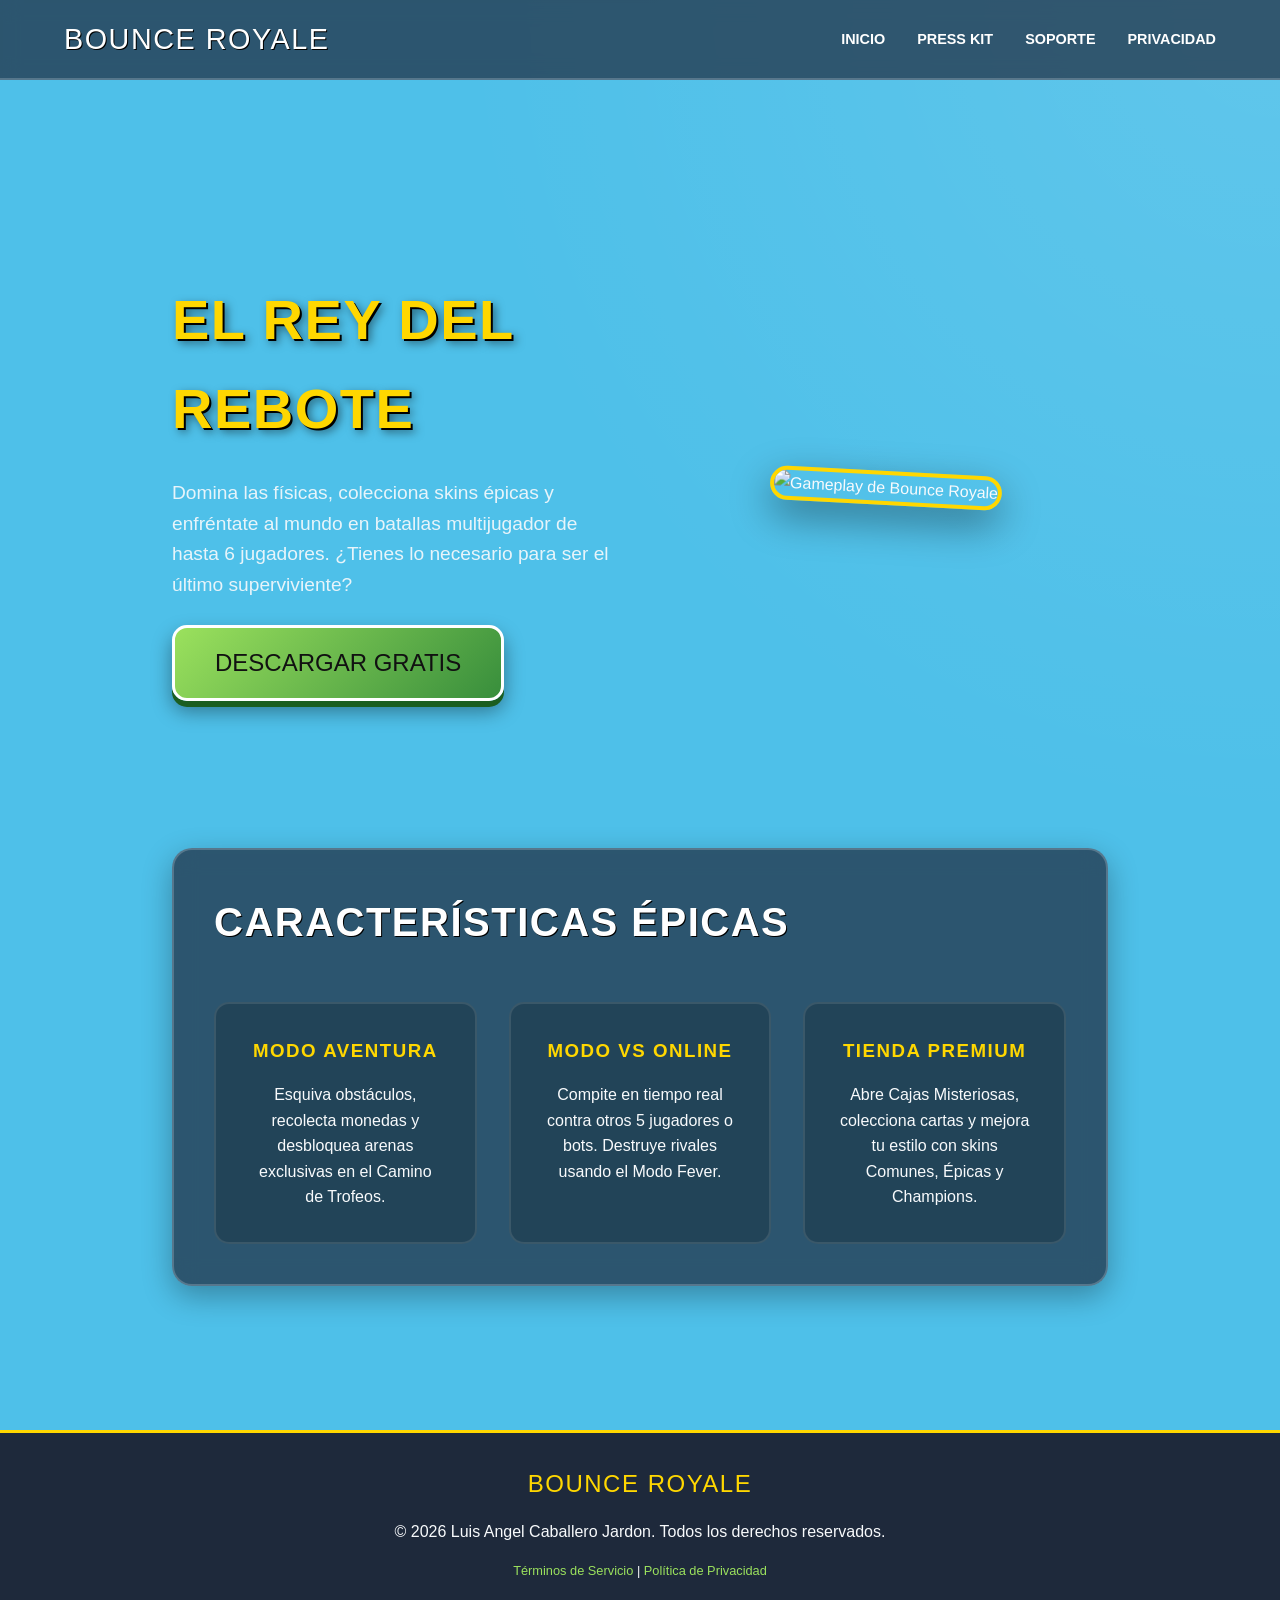
==== index.html @ e24aa0e9 "Versión inicial: Bounce Royale Web" ====
<!DOCTYPE html>
<html lang="es">
<head>
    <meta charset="UTF-8">
    <meta name="viewport" content="width=device-width, initial-scale=1.0">
    <title>Bounce Royale - Salta, Rebota y Sobrevive</title>
    <link rel="stylesheet" href="css/styles.css">
    <link rel="icon" type="image/png" href="assets/images/favicon.png">
</head>
<body>

    <header>
        <a href="index.html" class="logo impact-text">BOUNCE ROYALE</a>
        <nav>
            <ul>
                <li><a href="index.html">Inicio</a></li>
                <li><a href="presskit.html">Press Kit</a></li>
                <li><a href="technical.html">Soporte</a></li>
                <li><a href="privacy.html">Privacidad</a></li>
            </ul>
        </nav>
    </header>

    <main class="container">
        <section class="hero">
            <div class="hero-text">
                <h1>EL REY DEL REBOTE</h1>
                <p>Domina las físicas, colecciona skins épicas y enfréntate al mundo en batallas multijugador de hasta 6 jugadores. ¿Tienes lo necesario para ser el último superviviente?</p>
                <a href="https://play.google.com/store/apps/details?id=com.tu.paquete" class="btn-play">DESCARGAR GRATIS</a>
            </div>
            <div class="hero-image">
                <img src="assets/images/screenshot_hero.jpg" alt="Gameplay de Bounce Royale">
            </div>
        </section>

        <section class="glass-panel">
            <h2 class="text-center">CARACTERÍSTICAS ÉPICAS</h2>
            <div class="features">
                <div class="feature-card">
                    <h3>MODO AVENTURA</h3>
                    <p>Esquiva obstáculos, recolecta monedas y desbloquea arenas exclusivas en el Camino de Trofeos.</p>
                </div>
                <div class="feature-card">
                    <h3>MODO VS ONLINE</h3>
                    <p>Compite en tiempo real contra otros 5 jugadores o bots. Destruye rivales usando el Modo Fever.</p>
                </div>
                <div class="feature-card">
                    <h3>TIENDA PREMIUM</h3>
                    <p>Abre Cajas Misteriosas, colecciona cartas y mejora tu estilo con skins Comunes, Épicas y Champions.</p>
                </div>
            </div>
        </section>
    </main>

    <footer>
        <p class="impact-text" style="color: var(--accent-gold); font-size: 1.5rem; margin-bottom: 1rem;">BOUNCE ROYALE</p>
        <p>© 2026 Luis Angel Caballero Jardon. Todos los derechos reservados.</p>
        <p style="margin-top: 1rem; font-size: 0.8rem;">
            <a href="terms.html">Términos de Servicio</a> | <a href="privacy.html">Política de Privacidad</a>
        </p>
    </footer>

</body>
</html>
---- css/styles.css ----
/* ==========================================================================
   BOUNCE ROYALE - ESTILOS PRINCIPALES
   ========================================================================== */

:root {
    --bg-primary: #4EC0E9; /* Azul cielo del juego */
    --bg-dark: #1E293B; /* Azul oscuro de los menús */
    --text-light: #F8FAFC;
    --accent-gold: #FFD700;
    --accent-green: #9BE15D;
    --accent-red: #FF5252;
    --glass-bg: rgba(30, 41, 59, 0.7);
    --glass-border: rgba(255, 255, 255, 0.2);
}

* {
    margin: 0;
    padding: 0;
    box-sizing: border-box;
}

body {
    font-family: 'Segoe UI', Tahoma, Geneva, Verdana, sans-serif;
    background-color: var(--bg-primary);
    color: var(--text-light);
    line-height: 1.6;
    background-image: radial-gradient(circle at top right, rgba(255,255,255,0.1), transparent 40%);
}

/* Tipografía del juego para los títulos */
h1, h2, h3, .impact-text {
    font-family: 'Impact', sans-serif;
    letter-spacing: 1.5px;
    text-transform: uppercase;
}

h1 { font-size: 3.5rem; color: var(--accent-gold); text-shadow: 2px 2px 0 #000, 4px 4px 10px rgba(0,0,0,0.5); }
h2 { font-size: 2.5rem; margin-bottom: 1.5rem; color: #fff; text-shadow: 1px 1px 0 #000; }

a { color: var(--accent-green); text-decoration: none; transition: color 0.3s; }
a:hover { color: var(--accent-gold); }

/* --- NAVEGACIÓN --- */
header {
    background: var(--glass-bg);
    backdrop-filter: blur(10px);
    border-bottom: 2px solid var(--glass-border);
    padding: 1rem 5%;
    position: sticky;
    top: 0;
    z-index: 1000;
    display: flex;
    justify-content: space-between;
    align-items: center;
}

.logo { font-size: 1.8rem; color: white; text-decoration: none; text-shadow: 1px 1px 0 #000; }

nav ul { list-style: none; display: flex; gap: 2rem; }
nav a { color: white; font-weight: bold; text-transform: uppercase; font-size: 0.9rem; }
nav a:hover { color: var(--accent-gold); }

/* --- CONTENEDORES Y CRISTAL --- */
.container {
    max-width: 1000px;
    margin: 0 auto;
    padding: 3rem 2rem;
}

.glass-panel {
    background: var(--glass-bg);
    backdrop-filter: blur(12px);
    border: 2px solid var(--glass-border);
    border-radius: 20px;
    padding: 2.5rem;
    box-shadow: 0 10px 30px rgba(0, 0, 0, 0.3);
    margin-bottom: 2rem;
}

/* --- SECCIÓN HERO (INDEX) --- */
.hero {
    display: flex;
    align-items: center;
    justify-content: space-between;
    gap: 3rem;
    min-height: 80vh;
}

.hero-text { flex: 1; }
.hero-text p { font-size: 1.2rem; margin: 1.5rem 0; opacity: 0.9; }

.hero-image {
    flex: 1;
    display: flex;
    justify-content: center;
}
.hero-image img {
    max-width: 100%;
    border-radius: 20px;
    transform: rotate(3deg);
    box-shadow: 0 15px 40px rgba(0,0,0,0.4);
    border: 4px solid var(--accent-gold);
}

/* --- BOTONES --- */
.btn-play {
    display: inline-block;
    background: linear-gradient(135deg, #9BE15D, #388E3C);
    color: #111;
    font-family: 'Impact', sans-serif;
    font-size: 1.5rem;
    padding: 1rem 2.5rem;
    border-radius: 15px;
    border: 3px solid white;
    box-shadow: 0 6px 0 #1B5E20, 0 10px 20px rgba(0,0,0,0.4);
    transition: all 0.1s ease;
    text-decoration: none;
}
.btn-play:active {
    transform: translateY(6px);
    box-shadow: 0 0 0 #1B5E20, 0 5px 10px rgba(0,0,0,0.4);
}

/* --- GRID DE CARACTERÍSTICAS --- */
.features {
    display: grid;
    grid-template-columns: repeat(auto-fit, minmax(250px, 1fr));
    gap: 2rem;
    margin-top: 3rem;
}

.feature-card {
    background: rgba(0,0,0,0.2);
    padding: 2rem;
    border-radius: 15px;
    border: 2px solid rgba(255,255,255,0.1);
    text-align: center;
}
.feature-card h3 { color: var(--accent-gold); margin-bottom: 1rem; }

/* --- PÁGINAS LEGALES --- */
.legal-content h3 { color: var(--accent-gold); margin-top: 2rem; margin-bottom: 1rem; font-size: 1.5rem;}
.legal-content p { margin-bottom: 1rem; opacity: 0.85; }
.legal-content ul { margin-bottom: 1.5rem; padding-left: 2rem; opacity: 0.85; }
.legal-content li { margin-bottom: 0.5rem; }

/* --- FOOTER --- */
footer {
    text-align: center;
    padding: 2rem;
    background: var(--bg-dark);
    margin-top: 4rem;
    border-top: 3px solid var(--accent-gold);
}

@media (max-width: 768px) {
    .hero { flex-direction: column; text-align: center; }
    h1 { font-size: 2.5rem; }
    nav ul { gap: 1rem; flex-wrap: wrap; justify-content: center; }
}
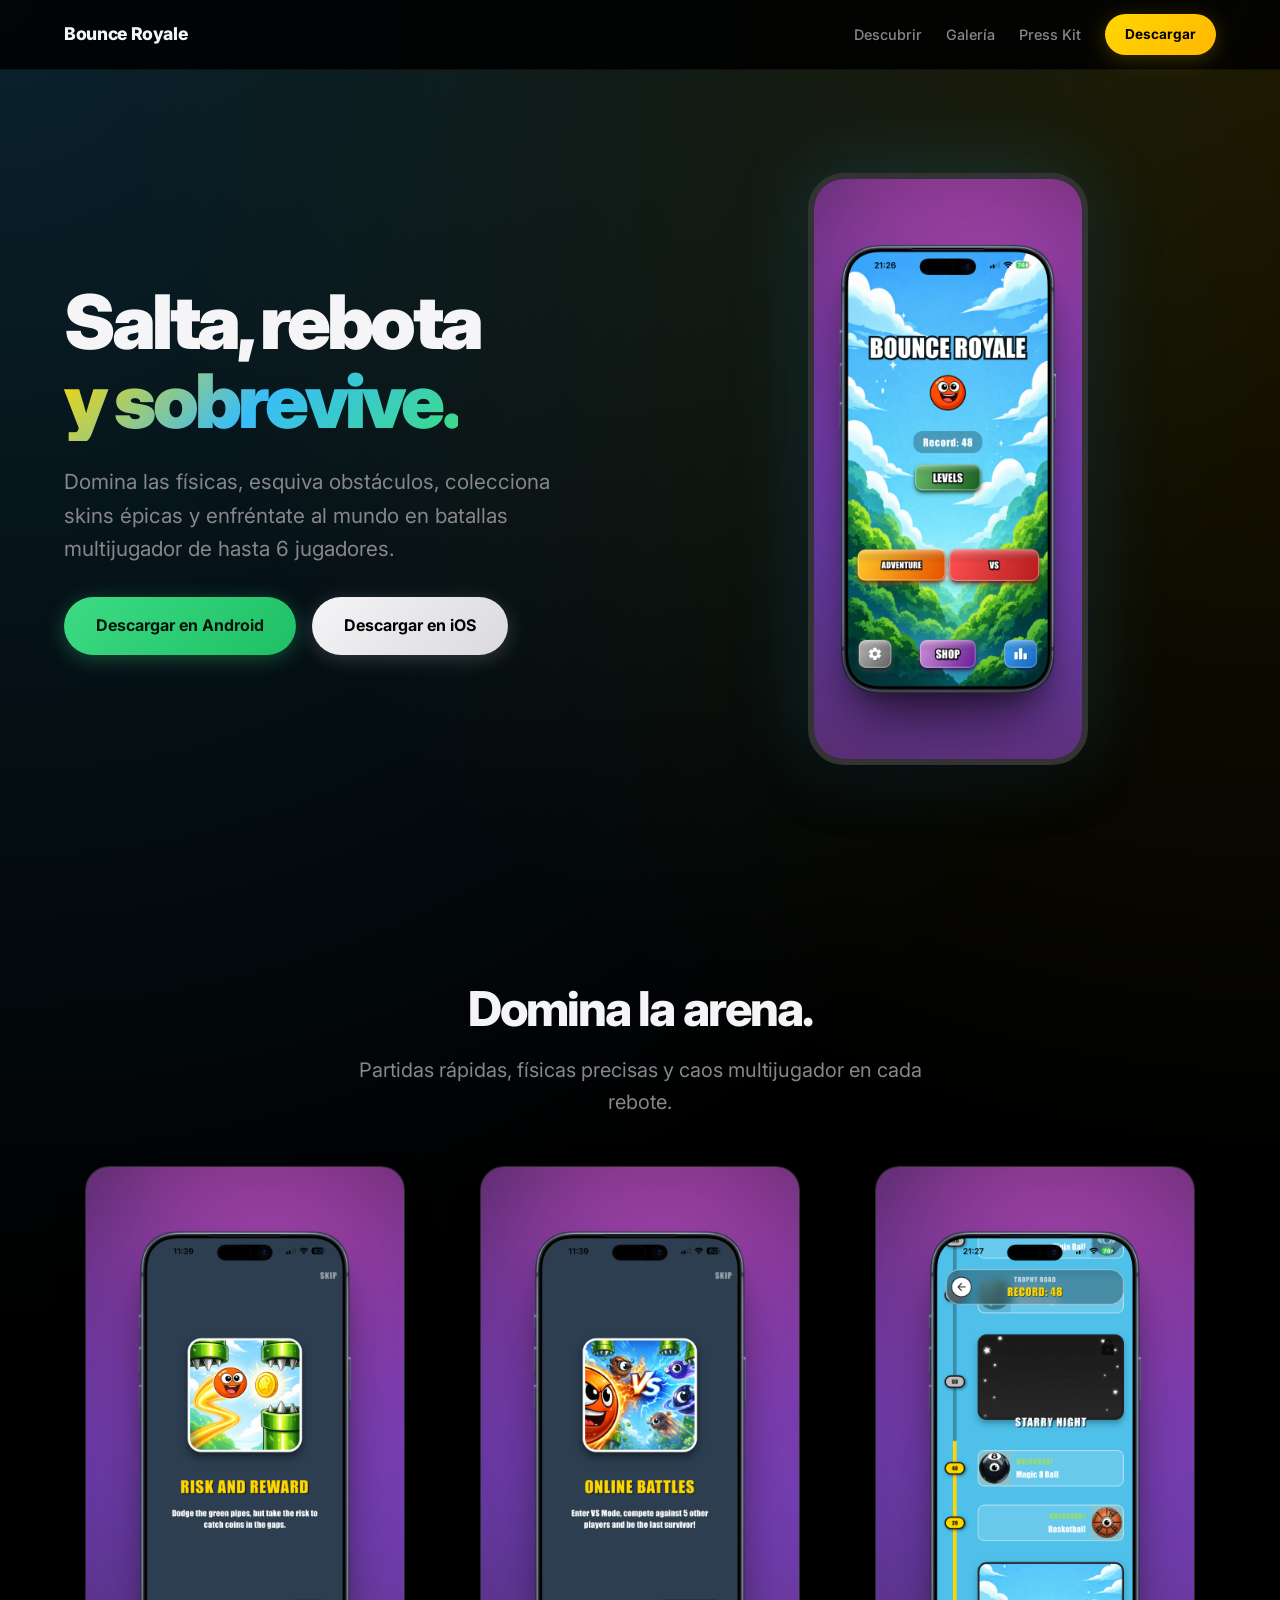
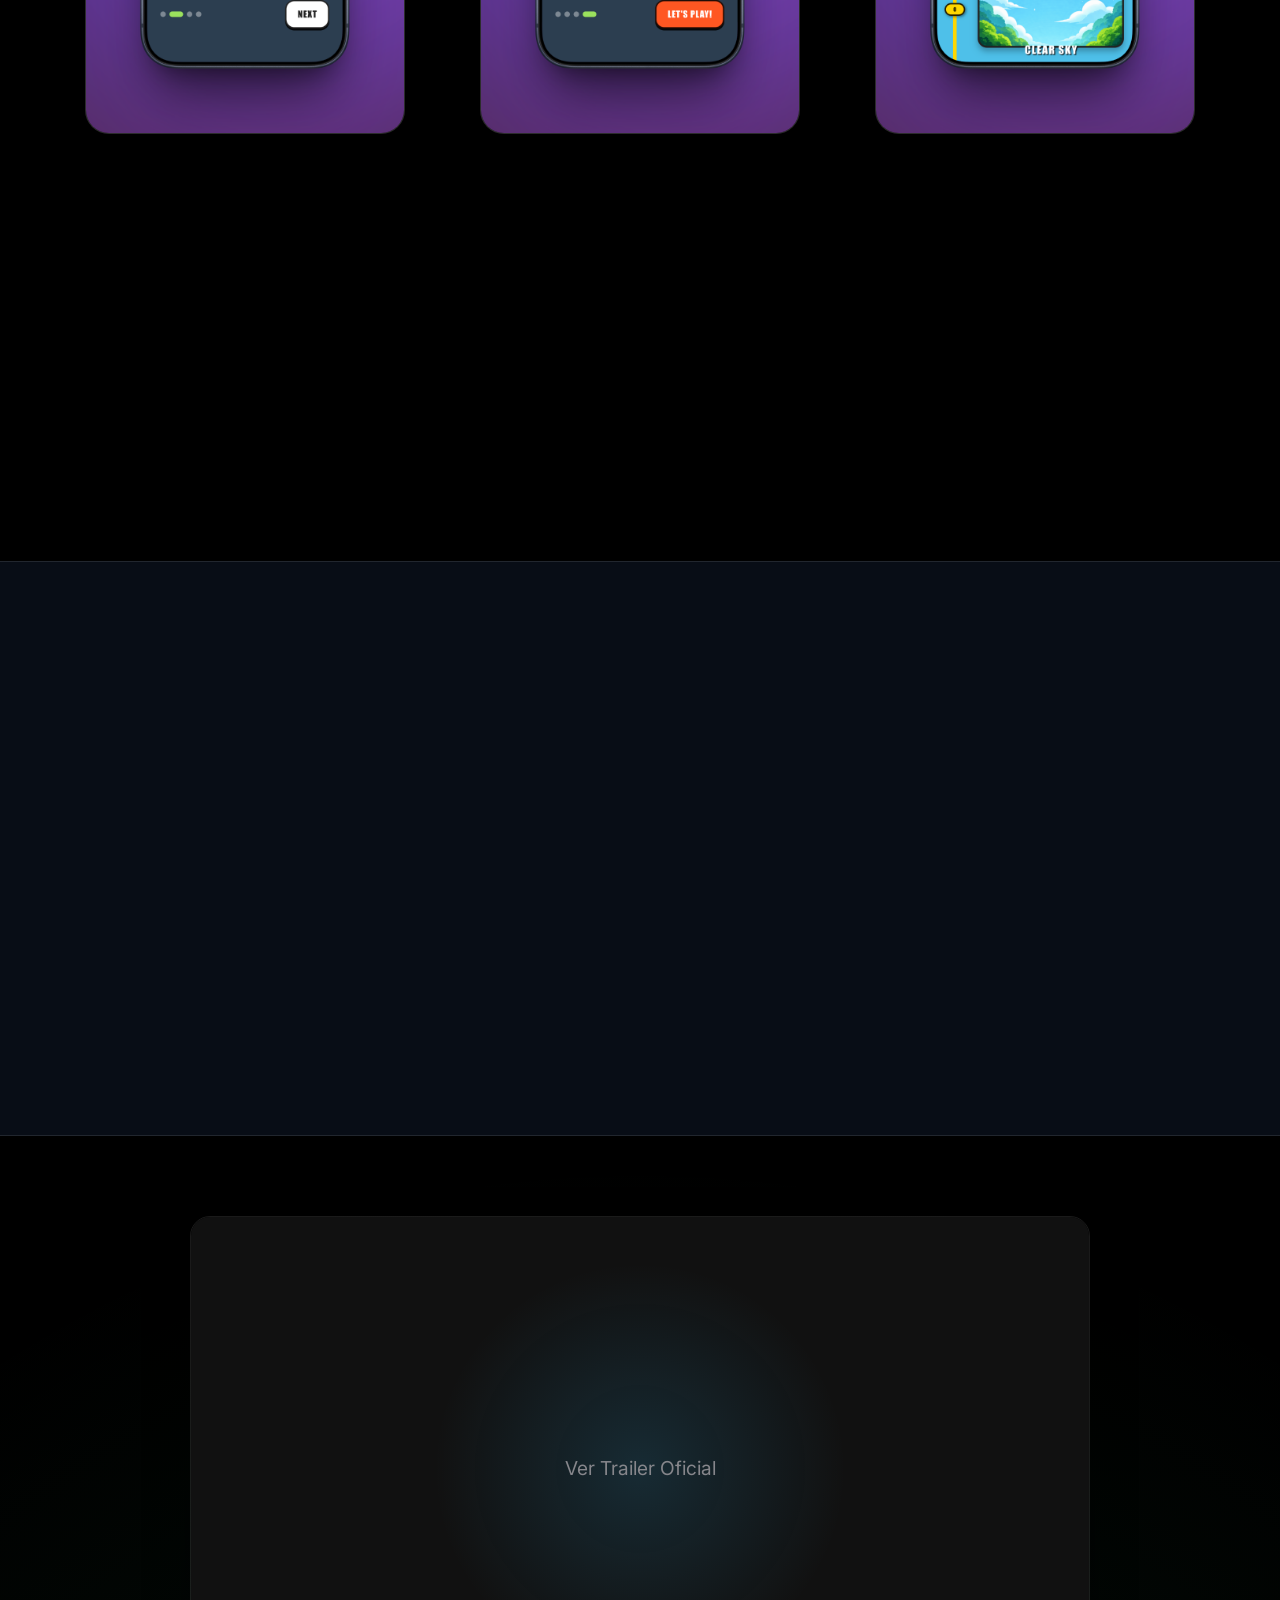
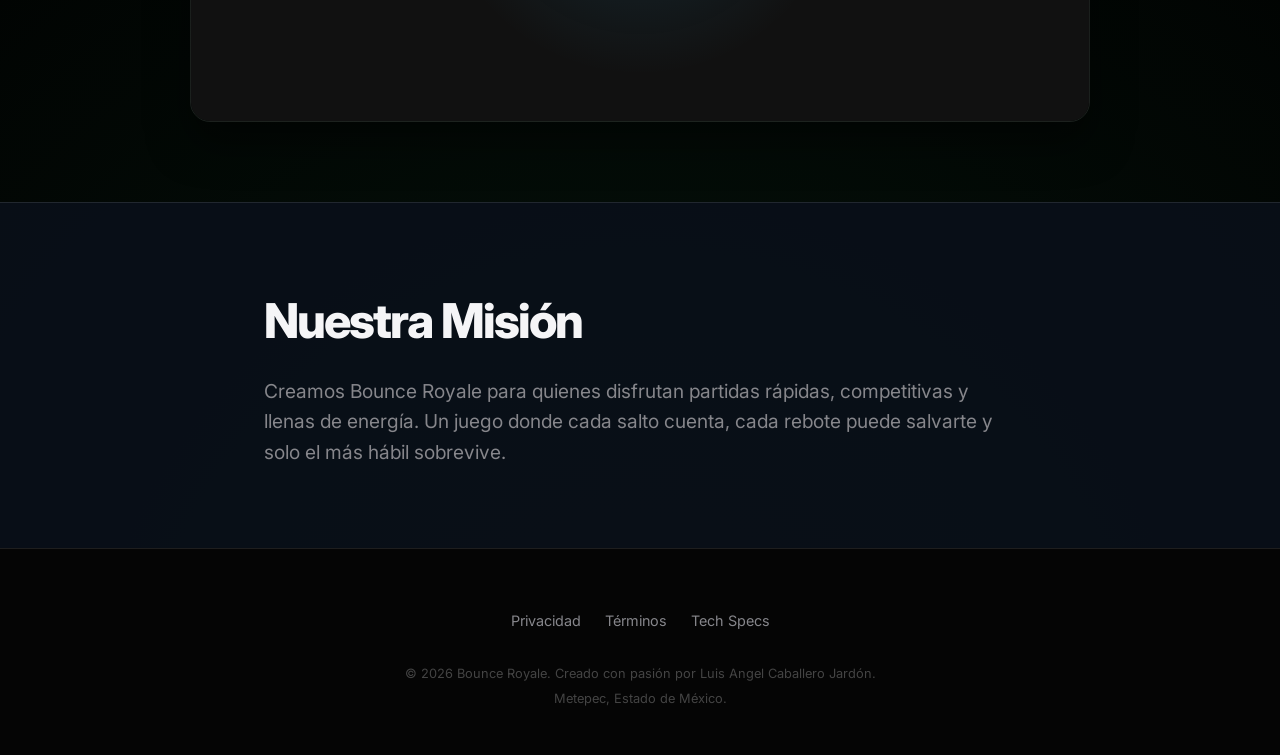
==== commit 620f0082: "Actualizar interfaz y paginas legales de Bounce Royale" ====
--- a/index.html
+++ b/index.html
@@ -1,64 +1,227 @@
 <!DOCTYPE html>
-<html lang="es">
+<html lang="es-MX">
 <head>
     <meta charset="UTF-8">
     <meta name="viewport" content="width=device-width, initial-scale=1.0">
-    <title>Bounce Royale - Salta, Rebota y Sobrevive</title>
+    <title>Bounce Royale | Salta, Rebota y Sobrevive</title>
+    <meta name="description" content="Bounce Royale: juego arcade de rebotes, física, skins y batallas multijugador. Salta, rebota, sobrevive y demuestra quién domina la arena.">
+    
+    <link rel="preconnect" href="https://fonts.googleapis.com">
+    <link rel="preconnect" href="https://fonts.gstatic.com" crossorigin>
+    <link href="https://fonts.googleapis.com/css2?family=Inter:wght@300;400;500;600;700;800;900&display=swap" rel="stylesheet">
+    
     <link rel="stylesheet" href="css/styles.css">
+
+    <!-- Favicon -->
     <link rel="icon" type="image/png" href="assets/images/favicon.png">
+    <link rel="apple-touch-icon" href="assets/images/favicon.png">
 </head>
 <body>
 
-    <header>
-        <a href="index.html" class="logo impact-text">BOUNCE ROYALE</a>
-        <nav>
-            <ul>
-                <li><a href="index.html">Inicio</a></li>
-                <li><a href="presskit.html">Press Kit</a></li>
-                <li><a href="technical.html">Soporte</a></li>
-                <li><a href="privacy.html">Privacidad</a></li>
-            </ul>
-        </nav>
+    <nav class="navbar">
+        <div class="nav-container">
+            <a href="#" class="nav-logo">Bounce Royale</a>
+            <div class="nav-menu">
+                <a href="#features" class="nav-link">Descubrir</a>
+                <a href="#gameplay" class="nav-link">Galería</a>
+                <a href="presskit.html" class="nav-link">Press Kit</a>
+                <a href="#descargar" class="nav-cta" id="smartDownloadBtn">Descargar</a>
+            </div>
+        </div>
+    </nav>
+
+    <header class="hero">
+        <div class="container hero-content">
+            <div class="hero-text fade-in-up">
+                <h1>Salta, rebota<br><span class="text-gradient">y sobrevive.</span></h1>
+                <p class="hero-subtitle">
+                    Domina las físicas, esquiva obstáculos, colecciona skins épicas y enfréntate al mundo en batallas multijugador de hasta 6 jugadores.
+                </p>
+                
+                <div class="hero-actions" id="descargar">
+                    <a 
+                        href="https://play.google.com/store/apps/details?id=com.luiscaballero.bounceroyale&hl=es_MX" 
+                        target="_blank" 
+                        rel="noopener noreferrer"
+                        class="btn btn-android"
+                    >
+                        Descargar en Android
+                    </a>
+
+                    <a 
+                        href="https://apps.apple.com/mx/app/bounce-royale-jump-vs/id6761583939" 
+                        target="_blank" 
+                        rel="noopener noreferrer"
+                        class="btn btn-ios"
+                    >
+                        Descargar en iOS
+                    </a>
+                </div>
+            </div>
+            
+            <div class="hero-image fade-in-up delay-1">
+                <div class="phone-mockup">
+                    <img src="assets/images/screenshot_hero.png" alt="Bounce Royale Gameplay Mobile" class="mockup-img">
+                </div>
+            </div>
+        </div>
     </header>
 
-    <main class="container">
-        <section class="hero">
-            <div class="hero-text">
-                <h1>EL REY DEL REBOTE</h1>
-                <p>Domina las físicas, colecciona skins épicas y enfréntate al mundo en batallas multijugador de hasta 6 jugadores. ¿Tienes lo necesario para ser el último superviviente?</p>
-                <a href="https://play.google.com/store/apps/details?id=com.tu.paquete" class="btn-play">DESCARGAR GRATIS</a>
-            </div>
-            <div class="hero-image">
-                <img src="assets/images/screenshot_hero.jpg" alt="Gameplay de Bounce Royale">
-            </div>
-        </section>
-
-        <section class="glass-panel">
-            <h2 class="text-center">CARACTERÍSTICAS ÉPICAS</h2>
-            <div class="features">
-                <div class="feature-card">
-                    <h3>MODO AVENTURA</h3>
-                    <p>Esquiva obstáculos, recolecta monedas y desbloquea arenas exclusivas en el Camino de Trofeos.</p>
-                </div>
-                <div class="feature-card">
-                    <h3>MODO VS ONLINE</h3>
-                    <p>Compite en tiempo real contra otros 5 jugadores o bots. Destruye rivales usando el Modo Fever.</p>
-                </div>
-                <div class="feature-card">
-                    <h3>TIENDA PREMIUM</h3>
-                    <p>Abre Cajas Misteriosas, colecciona cartas y mejora tu estilo con skins Comunes, Épicas y Champions.</p>
-                </div>
-            </div>
-        </section>
-    </main>
+    <section id="gameplay" class="section-dark">
+        <div class="container">
+            <div class="section-header fade-in-up">
+                <h2>Domina la arena.</h2>
+                <p>Partidas rápidas, físicas precisas y caos multijugador en cada rebote.</p>
+            </div>
+            
+            <div class="gameplay-grid fade-in-up">
+                <div class="gallery-card">
+                    <img src="assets/images/screenshot_1.png" alt="Modo aventura de Bounce Royale" loading="lazy">
+                </div>
+                <div class="gallery-card">
+                    <img src="assets/images/screenshot_2.png" alt="Batallas multijugador de Bounce Royale" loading="lazy">
+                </div>
+                <div class="gallery-card">
+                    <img src="assets/images/screenshot_3.png" alt="Skins y recompensas de Bounce Royale" loading="lazy">
+                </div>
+            </div>
+
+            <div class="gameplay-wide fade-in-up">
+                <div class="wide-card">
+                    <img src="assets/images/screenshot_wide_1.png" alt="Gameplay panorámico de Bounce Royale" loading="lazy">
+                </div>
+                <div class="wide-card">
+                    <img src="assets/images/screenshot_wide_2.png" alt="Arena multijugador de Bounce Royale" loading="lazy">
+                </div>
+            </div>
+
+        </div>
+    </section>
+
+    <section id="features" class="section-light">
+        <div class="container">
+            <div class="section-header fade-in-up">
+                <h2>¿Por qué jugar?</h2>
+            </div>
+            
+            <div class="features-grid">
+                <div class="card glass fade-in-up delay-1">
+                    <div class="card-icon">🏆</div>
+                    <h3>Modo Aventura</h3>
+                    <p>Esquiva obstáculos, recolecta monedas y desbloquea arenas exclusivas mientras avanzas en el Camino de Trofeos.</p>
+                </div>
+
+                <div class="card glass fade-in-up delay-2">
+                    <div class="card-icon">⚔️</div>
+                    <h3>Modo VS Online</h3>
+                    <p>Compite contra otros jugadores en partidas intensas y demuestra quién tiene los mejores reflejos.</p>
+                </div>
+
+                <div class="card glass fade-in-up delay-3">
+                    <div class="card-icon">🔥</div>
+                    <h3>Modo Fever</h3>
+                    <p>Activa momentos de máxima intensidad para dominar la arena, superar rivales y sobrevivir al caos.</p>
+                </div>
+
+                <div class="card glass fade-in-up delay-4">
+                    <div class="card-icon">🎁</div>
+                    <h3>Skins y Recompensas</h3>
+                    <p>Abre cajas misteriosas, colecciona cartas y desbloquea skins comunes, épicas y champions.</p>
+                </div>
+            </div>
+        </div>
+    </section>
+
+    <section class="section-video">
+        <div class="container fade-in-up">
+            <div class="video-wrapper">
+                <div class="video-placeholder">
+                    <span>Ver Trailer Oficial</span>
+                </div>
+            </div>
+        </div>
+    </section>
+
+    <section class="section-about">
+        <div class="container narrow-container fade-in-up">
+            <h2>Nuestra Misión</h2>
+            <p>
+                Creamos Bounce Royale para quienes disfrutan partidas rápidas, competitivas y llenas de energía. Un juego donde cada salto cuenta, cada rebote puede salvarte y solo el más hábil sobrevive.
+            </p>
+        </div>
+    </section>
 
     <footer>
-        <p class="impact-text" style="color: var(--accent-gold); font-size: 1.5rem; margin-bottom: 1rem;">BOUNCE ROYALE</p>
-        <p>© 2026 Luis Angel Caballero Jardon. Todos los derechos reservados.</p>
-        <p style="margin-top: 1rem; font-size: 0.8rem;">
-            <a href="terms.html">Términos de Servicio</a> | <a href="privacy.html">Política de Privacidad</a>
-        </p>
+        <div class="container footer-content">
+            <div class="footer-links">
+                <a href="privacy.html">Privacidad</a>
+                <a href="terms.html">Términos</a>
+                <a href="technical.html">Tech Specs</a>
+            </div>
+            <div class="footer-copy">
+                <p>&copy; 2026 Bounce Royale. Creado con pasión por Luis Angel Caballero Jardón.</p>
+                <p class="location">Metepec, Estado de México.</p>
+            </div>
+        </div>
     </footer>
+
+    <script>
+        const observerOptions = {
+            root: null,
+            rootMargin: '0px',
+            threshold: 0.1
+        };
+
+        const observer = new IntersectionObserver((entries, observer) => {
+            entries.forEach(entry => {
+                if (entry.isIntersecting) {
+                    entry.target.classList.add('visible');
+                    observer.unobserve(entry.target);
+                }
+            });
+        }, observerOptions);
+
+        document.querySelectorAll('.fade-in-up').forEach((el) => {
+            observer.observe(el);
+        });
+    </script>
+
+    <script>
+        const smartDownloadBtn = document.getElementById("smartDownloadBtn");
+
+        const androidUrl = "https://play.google.com/store/apps/details?id=com.luiscaballero.bounceroyale&hl=es_MX";
+        const iosUrl = "https://apps.apple.com/mx/app/bounce-royale-jump-vs/id6761583939";
+
+        smartDownloadBtn.addEventListener("click", function (event) {
+            event.preventDefault();
+
+            const userAgent = navigator.userAgent || navigator.vendor || window.opera;
+
+            const isAndroid = /android/i.test(userAgent);
+
+            const isIOS =
+                /iPad|iPhone|iPod/.test(userAgent) ||
+                (
+                    navigator.platform === "MacIntel" &&
+                    navigator.maxTouchPoints > 1
+                );
+
+            if (isAndroid) {
+                window.location.href = androidUrl;
+                return;
+            }
+
+            if (isIOS) {
+                window.location.href = iosUrl;
+                return;
+            }
+
+            document.getElementById("descargar").scrollIntoView({
+                behavior: "smooth",
+                block: "center"
+            });
+        });
+    </script>
 
 </body>
 </html>
--- a/css/styles.css
+++ b/css/styles.css
@@ -1,160 +1,1026 @@
-/* ==========================================================================
-   BOUNCE ROYALE - ESTILOS PRINCIPALES
-   ========================================================================== */
-
+/* css/styles.css */
+
+/* --- Variables y Configuración --- */
 :root {
-    --bg-primary: #4EC0E9; /* Azul cielo del juego */
-    --bg-dark: #1E293B; /* Azul oscuro de los menús */
-    --text-light: #F8FAFC;
-    --accent-gold: #FFD700;
-    --accent-green: #9BE15D;
-    --accent-red: #FF5252;
-    --glass-bg: rgba(30, 41, 59, 0.7);
-    --glass-border: rgba(255, 255, 255, 0.2);
-}
-
+    --bg-color: #000000;
+    --bg-secondary: #0a0f1a;
+    --text-primary: #f5f5f7;
+    --text-secondary: #86868b;
+
+    --accent-blue: #38bdf8;
+    --accent-purple: #8b5cf6;
+    --accent-gold: #ffd700;
+    --accent-green: #3ddc84;
+    --accent-hover: #0284c7;
+
+    --glass-bg: rgba(30, 30, 30, 0.6);
+    --glass-border: rgba(255, 255, 255, 0.1);
+
+    --card-radius: 20px;
+    --font-main: 'Inter', -apple-system, BlinkMacSystemFont, sans-serif;
+    --max-width: 1200px;
+    --nav-height: 70px;
+    --section-spacing: 5rem;
+}
+
+/* Reset y Base */
 * {
     margin: 0;
     padding: 0;
     box-sizing: border-box;
 }
 
+html {
+    scroll-behavior: smooth;
+    font-size: 16px;
+}
+
 body {
-    font-family: 'Segoe UI', Tahoma, Geneva, Verdana, sans-serif;
-    background-color: var(--bg-primary);
-    color: var(--text-light);
+    font-family: var(--font-main);
+    background-color: var(--bg-color);
+    color: var(--text-primary);
     line-height: 1.6;
-    background-image: radial-gradient(circle at top right, rgba(255,255,255,0.1), transparent 40%);
-}
-
-/* Tipografía del juego para los títulos */
-h1, h2, h3, .impact-text {
-    font-family: 'Impact', sans-serif;
-    letter-spacing: 1.5px;
-    text-transform: uppercase;
-}
-
-h1 { font-size: 3.5rem; color: var(--accent-gold); text-shadow: 2px 2px 0 #000, 4px 4px 10px rgba(0,0,0,0.5); }
-h2 { font-size: 2.5rem; margin-bottom: 1.5rem; color: #fff; text-shadow: 1px 1px 0 #000; }
-
-a { color: var(--accent-green); text-decoration: none; transition: color 0.3s; }
-a:hover { color: var(--accent-gold); }
-
-/* --- NAVEGACIÓN --- */
-header {
-    background: var(--glass-bg);
-    backdrop-filter: blur(10px);
-    border-bottom: 2px solid var(--glass-border);
-    padding: 1rem 5%;
-    position: sticky;
+    -webkit-font-smoothing: antialiased;
+    overflow-x: hidden;
+    background:
+        radial-gradient(circle at top left, rgba(56, 189, 248, 0.18), transparent 32%),
+        radial-gradient(circle at top right, rgba(255, 215, 0, 0.12), transparent 28%),
+        radial-gradient(circle at bottom, rgba(61, 220, 132, 0.10), transparent 30%),
+        #000000;
+}
+
+img {
+    max-width: 100%;
+    height: auto;
+    display: block;
+}
+
+a {
+    text-decoration: none;
+    transition: all 0.3s ease;
+}
+
+ul {
+    list-style: none;
+}
+
+/* --- Navbar --- */
+.navbar {
+    position: fixed;
     top: 0;
+    left: 0;
+    width: 100%;
+    height: var(--nav-height);
     z-index: 1000;
+    background: rgba(0, 0, 0, 0.85);
+    backdrop-filter: blur(20px);
+    -webkit-backdrop-filter: blur(20px);
+    border-bottom: 1px solid rgba(255,255,255,0.05);
+}
+
+.nav-container {
+    max-width: var(--max-width);
+    margin: 0 auto;
+    padding: 0 1.5rem;
+    height: 100%;
     display: flex;
     justify-content: space-between;
     align-items: center;
 }
 
-.logo { font-size: 1.8rem; color: white; text-decoration: none; text-shadow: 1px 1px 0 #000; }
-
-nav ul { list-style: none; display: flex; gap: 2rem; }
-nav a { color: white; font-weight: bold; text-transform: uppercase; font-size: 0.9rem; }
-nav a:hover { color: var(--accent-gold); }
-
-/* --- CONTENEDORES Y CRISTAL --- */
-.container {
-    max-width: 1000px;
-    margin: 0 auto;
-    padding: 3rem 2rem;
-}
-
-.glass-panel {
-    background: var(--glass-bg);
-    backdrop-filter: blur(12px);
-    border: 2px solid var(--glass-border);
-    border-radius: 20px;
-    padding: 2.5rem;
-    box-shadow: 0 10px 30px rgba(0, 0, 0, 0.3);
-    margin-bottom: 2rem;
-}
-
-/* --- SECCIÓN HERO (INDEX) --- */
-.hero {
+.nav-logo {
+    font-weight: 800;
+    font-size: 1.1rem;
+    color: var(--text-primary);
+    letter-spacing: -0.02em;
+    z-index: 1001;
+}
+
+.nav-menu {
     display: flex;
     align-items: center;
-    justify-content: space-between;
+    gap: 1.5rem;
+}
+
+.nav-link {
+    color: var(--text-secondary);
+    font-size: 0.9rem;
+    font-weight: 500;
+    display: none;
+}
+
+@media (min-width: 768px) {
+    .nav-link {
+        display: block;
+    }
+}
+
+.nav-link:hover {
+    color: var(--text-primary);
+}
+
+.nav-cta {
+    background: linear-gradient(135deg, var(--accent-gold), #ffb703);
+    color: #000;
+    padding: 10px 20px;
+    border-radius: 980px;
+    font-size: 0.85rem;
+    font-weight: 700;
+    box-shadow: 0 4px 20px rgba(255, 215, 0, 0.22);
+}
+
+.nav-cta:hover {
+    transform: scale(1.02);
+    background: linear-gradient(135deg, #ffe866, var(--accent-gold));
+    box-shadow: 0 8px 30px rgba(255, 215, 0, 0.35);
+}
+
+/* --- Layout Generales --- */
+.container {
+    width: 100%;
+    max-width: var(--max-width);
+    margin: 0 auto;
+    padding: 0 1.5rem;
+}
+
+.narrow-container {
+    max-width: 800px;
+}
+
+section {
+    padding: var(--section-spacing) 0;
+    width: 100%;
+}
+
+.section-dark {
+    background-color: transparent;
+}
+
+.section-light {
+    background: rgba(10, 15, 26, 0.88);
+    border-top: 1px solid var(--glass-border);
+    border-bottom: 1px solid var(--glass-border);
+}
+
+.section-header {
+    text-align: center;
+    margin-bottom: 3rem;
+    max-width: 800px;
+    margin-left: auto;
+    margin-right: auto;
+}
+
+.section-header h2 {
+    font-size: clamp(2rem, 5vw, 3rem);
+    font-weight: 800;
+    margin-bottom: 1rem;
+    line-height: 1.2;
+    letter-spacing: -0.04em;
+}
+
+.section-header p {
+    font-size: clamp(1rem, 2vw, 1.25rem);
+    color: var(--text-secondary);
+    max-width: 600px;
+    margin: 0 auto;
+}
+
+/* --- Hero Section --- */
+.hero {
+    min-height: 100vh;
+    padding-top: calc(var(--nav-height) + 2rem);
+    padding-bottom: 4rem;
+    display: flex;
+    align-items: center;
+    justify-content: center;
+    position: relative;
+    overflow: hidden;
+}
+
+.hero-content {
+    display: flex;
+    flex-direction: column;
+    align-items: center;
     gap: 3rem;
-    min-height: 80vh;
-}
-
-.hero-text { flex: 1; }
-.hero-text p { font-size: 1.2rem; margin: 1.5rem 0; opacity: 0.9; }
-
-.hero-image {
-    flex: 1;
+    text-align: center;
+    width: 100%;
+}
+
+@media (min-width: 992px) {
+    .hero-content {
+        flex-direction: row;
+        text-align: left;
+        justify-content: center;
+        gap: 5rem;
+    }
+    
+    .hero-text {
+        flex: 1;
+        align-items: flex-start;
+        max-width: 600px;
+    }
+    
+    .hero-image {
+        flex: 1;
+        display: flex;
+        justify-content: center;
+        align-items: center;
+    }
+}
+
+.hero-text h1 {
+    font-size: clamp(2.5rem, 8vw, 4.7rem);
+    font-weight: 900;
+    line-height: 1.05;
+    letter-spacing: -0.05em;
+    margin-bottom: 1.5rem;
+}
+
+.text-gradient {
+    background: linear-gradient(135deg, var(--accent-gold) 0%, var(--accent-blue) 50%, var(--accent-green) 100%);
+    -webkit-background-clip: text;
+    -webkit-text-fill-color: transparent;
+    display: inline-block;
+}
+
+.hero-subtitle {
+    font-size: clamp(1.1rem, 2vw, 1.3rem);
+    color: var(--text-secondary);
+    margin-bottom: 2rem;
+    font-weight: 400;
+    max-width: 500px;
+}
+
+/* --- Botones --- */
+.hero-actions {
     display: flex;
+    flex-direction: column;
+    gap: 1rem;
+    width: 100%;
+}
+
+@media (min-width: 600px) {
+    .hero-actions {
+        flex-direction: row;
+        width: auto;
+    }
+}
+
+.btn {
+    display: inline-flex;
+    align-items: center;
     justify-content: center;
-}
-.hero-image img {
-    max-width: 100%;
+    padding: 16px 32px;
+    border-radius: 980px;
+    font-weight: 700;
+    font-size: 1rem;
+    cursor: pointer;
+    text-align: center;
+    width: 100%;
+}
+
+@media (min-width: 600px) {
+    .btn {
+        width: auto;
+    }
+}
+
+/* Botón Android */
+.btn-android {
+    background: linear-gradient(135deg, #3DDC84 0%, #1FBF66 100%);
+    color: #06140b;
+    box-shadow: 0 4px 20px rgba(61, 220, 132, 0.3);
+}
+
+.btn-android:hover {
+    background: linear-gradient(135deg, #50e995 0%, #25d973 100%);
+    transform: translateY(-2px);
+    box-shadow: 0 8px 30px rgba(61, 220, 132, 0.5);
+}
+
+/* Botón iOS */
+.btn-ios {
+    background: linear-gradient(135deg, #f5f5f7 0%, #d9d9df 100%);
+    color: #000000;
+    box-shadow: 0 4px 20px rgba(245, 245, 247, 0.18);
+}
+
+.btn-ios:hover {
+    background: linear-gradient(135deg, #ffffff 0%, #eeeeee 100%);
+    transform: translateY(-2px);
+    box-shadow: 0 8px 30px rgba(245, 245, 247, 0.32);
+}
+
+/* --- Mockup Responsivo --- */
+.phone-mockup {
+    width: 100%;
+    max-width: 280px;
+    aspect-ratio: 9/19;
+    background: #1c1c1e;
+    border-radius: 36px;
+    border: 6px solid #333;
+    position: relative;
+    box-shadow:
+        0 25px 50px -12px rgba(0, 0, 0, 0.5),
+        0 0 80px rgba(56, 189, 248, 0.18);
+    margin: 0 auto;
+}
+
+.mockup-img {
+    width: 100%;
+    height: 100%;
+    object-fit: cover;
+    border-radius: 30px;
+}
+
+/* --- Gameplay Gallery --- */
+.gameplay-grid {
+    display: grid;
+    grid-template-columns: repeat(auto-fit, minmax(280px, 1fr));
+    gap: 2rem;
+    align-items: center;
+    justify-content: center;
+}
+
+.gallery-card {
+    border-radius: 24px;
+    overflow: hidden;
+    background: #1a1a1a;
+    transition: transform 0.4s ease, box-shadow 0.4s ease;
+    box-shadow: 0 10px 30px rgba(0,0,0,0.3);
+    aspect-ratio: 9/16;
+    max-width: 320px;
+    margin: 0 auto;
+    border: 1px solid rgba(255,255,255,0.08);
+}
+
+.gallery-card:hover {
+    transform: translateY(-10px);
+    box-shadow: 0 18px 45px rgba(56, 189, 248, 0.18);
+}
+
+.gallery-card img {
+    width: 100%;
+    height: 100%;
+    object-fit: cover;
+}
+
+/* --- Gameplay Wide --- */
+.gameplay-wide {
+    display: grid;
+    grid-template-columns: repeat(2, 1fr);
+    gap: 2rem;
+    margin-top: 2rem;
+    width: 100%;
+}
+
+.wide-card {
+    border-radius: 24px;
+    overflow: hidden;
+    background: #1a1a1a;
+    transition: transform 0.4s ease, box-shadow 0.4s ease;
+    box-shadow: 0 10px 30px rgba(0,0,0,0.3);
+    aspect-ratio: 16/9;
+    width: 100%;
+    border: 1px solid rgba(255,255,255,0.08);
+}
+
+.wide-card:hover {
+    transform: translateY(-5px);
+    box-shadow: 0 18px 45px rgba(255, 215, 0, 0.16);
+}
+
+.wide-card img {
+    width: 100%;
+    height: 100%;
+    object-fit: cover;
+}
+
+@media (max-width: 768px) {
+    .gameplay-wide {
+        grid-template-columns: 1fr;
+    }
+}
+
+/* --- Features --- */
+.features-grid {
+    display: grid;
+    grid-template-columns: 1fr;
+    gap: 1.5rem;
+    justify-content: center;
+}
+
+@media (min-width: 768px) {
+    .features-grid {
+        grid-template-columns: repeat(2, 1fr);
+    }
+}
+
+@media (min-width: 1024px) {
+    .features-grid {
+        grid-template-columns: repeat(4, 1fr);
+    }
+}
+
+.card {
+    padding: 2rem;
+    border-radius: var(--card-radius);
+    height: 100%;
+    display: flex;
+    flex-direction: column;
+    align-items: flex-start;
+    transition: transform 0.3s ease, border-color 0.3s ease, background 0.3s ease;
+}
+
+.glass {
+    background: var(--glass-bg);
+    border: 1px solid var(--glass-border);
+    backdrop-filter: blur(10px);
+    -webkit-backdrop-filter: blur(10px);
+}
+
+.card:hover {
+    transform: translateY(-6px);
+    border-color: rgba(56, 189, 248, 0.35);
+    background: rgba(30, 30, 30, 0.75);
+}
+
+.card-icon {
+    font-size: 2rem;
+    margin-bottom: 1rem;
+}
+
+.card h3 {
+    font-size: 1.25rem;
+    margin-bottom: 0.75rem;
+    font-weight: 700;
+    color: var(--text-primary);
+}
+
+.card p {
+    color: var(--text-secondary);
+    font-size: 0.95rem;
+    line-height: 1.6;
+}
+
+/* --- Video Section --- */
+.section-video {
+    background: transparent;
+}
+
+.video-wrapper {
+    width: 100%;
+    max-width: 900px;
+    margin: 0 auto;
+    aspect-ratio: 16 / 9;
+    border-radius: var(--card-radius);
+    overflow: hidden;
+    box-shadow: 0 20px 40px rgba(0,0,0,0.5);
+    border: 1px solid var(--glass-border);
+}
+
+.video-placeholder {
+    width: 100%;
+    height: 100%;
+    background:
+        radial-gradient(circle at center, rgba(56, 189, 248, 0.15), transparent 40%),
+        #111;
+    display: flex;
+    align-items: center;
+    justify-content: center;
+    color: var(--text-secondary);
+    font-size: 1.2rem;
+}
+
+/* --- About --- */
+.section-about {
+    background: rgba(10, 15, 26, 0.88);
+    border-top: 1px solid var(--glass-border);
+}
+
+.section-about h2 {
+    font-size: clamp(2rem, 5vw, 3rem);
+    font-weight: 800;
+    margin-bottom: 1rem;
+    letter-spacing: -0.04em;
+}
+
+.section-about p {
+    color: var(--text-secondary);
+    font-size: clamp(1rem, 2vw, 1.2rem);
+}
+
+/* --- Footer --- */
+footer {
+    padding: 60px 0 40px;
+    background-color: #050505;
+    border-top: 1px solid var(--glass-border);
+}
+
+.footer-content {
+    display: flex;
+    flex-direction: column;
+    align-items: center;
+    text-align: center;
+    gap: 2rem;
+}
+
+.footer-links {
+    display: flex;
+    flex-wrap: wrap;
+    justify-content: center;
+    gap: 1.5rem;
+}
+
+.footer-links a {
+    color: var(--text-secondary);
+    font-size: 0.9rem;
+}
+
+.footer-links a:hover {
+    color: var(--text-primary);
+    text-decoration: underline;
+}
+
+.footer-copy p {
+    color: #444;
+    font-size: 0.8rem;
+    margin-bottom: 5px;
+}
+
+/* --- Animaciones --- */
+.fade-in-up {
+    opacity: 0;
+    transform: translateY(30px);
+    transition:
+        opacity 0.8s cubic-bezier(0.2, 0.8, 0.2, 1),
+        transform 0.8s cubic-bezier(0.2, 0.8, 0.2, 1);
+}
+
+.fade-in-up.visible {
+    opacity: 1;
+    transform: translateY(0);
+}
+
+.delay-1 {
+    transition-delay: 0.1s;
+}
+
+.delay-2 {
+    transition-delay: 0.2s;
+}
+
+.delay-3 {
+    transition-delay: 0.3s;
+}
+
+.delay-4 {
+    transition-delay: 0.4s;
+}
+
+/* --- Responsive --- */
+@media (max-width: 768px) {
+    .nav-container {
+        padding: 0 1rem;
+    }
+
+    .nav-menu {
+        gap: 1rem;
+    }
+
+    .hero {
+        padding-top: calc(var(--nav-height) + 1.5rem);
+    }
+
+    .hero-subtitle {
+        margin-left: auto;
+        margin-right: auto;
+    }
+
+    .phone-mockup {
+        max-width: 250px;
+    }
+
+    .section-header {
+        margin-bottom: 2.2rem;
+    }
+}
+
+@media (max-width: 480px) {
+    .nav-logo {
+        font-size: 1rem;
+    }
+
+    .nav-cta {
+        padding: 9px 16px;
+        font-size: 0.8rem;
+    }
+
+    .hero-text h1 {
+        font-size: 2.55rem;
+    }
+
+    .container {
+        padding: 0 1rem;
+    }
+}
+
+@media (max-width: 360px) {
+    :root {
+        --nav-height: 60px;
+    }
+
+    .hero-text h1 {
+        font-size: 2.25rem;
+    }
+}
+
+/* --- Legal Pages: Privacy, Terms, Technical --- */
+
+.nav-link.active {
+    color: var(--text-primary);
+}
+
+.legal-main {
+    min-height: 100vh;
+    padding-top: calc(var(--nav-height) + 4rem);
+    padding-bottom: 5rem;
+}
+
+.legal-card {
+    background: rgba(10, 15, 26, 0.82);
+    border: 1px solid var(--glass-border);
+    border-radius: 28px;
+    padding: clamp(1.5rem, 4vw, 3.5rem);
+    box-shadow: 0 25px 70px rgba(0, 0, 0, 0.45);
+    backdrop-filter: blur(18px);
+    -webkit-backdrop-filter: blur(18px);
+}
+
+.legal-header {
+    text-align: center;
+    margin-bottom: 3rem;
+    padding-bottom: 2rem;
+    border-bottom: 1px solid rgba(255, 255, 255, 0.08);
+}
+
+.legal-badge {
+    display: inline-flex;
+    align-items: center;
+    justify-content: center;
+    margin-bottom: 1rem;
+    padding: 8px 14px;
+    border-radius: 999px;
+    background: rgba(56, 189, 248, 0.12);
+    border: 1px solid rgba(56, 189, 248, 0.24);
+    color: #bae6fd;
+    font-size: 0.78rem;
+    font-weight: 700;
+    letter-spacing: 0.02em;
+}
+
+.legal-header h1 {
+    font-size: clamp(2.2rem, 6vw, 4rem);
+    font-weight: 900;
+    line-height: 1;
+    letter-spacing: -0.06em;
+    margin-bottom: 1rem;
+    background: linear-gradient(135deg, var(--accent-gold), var(--accent-blue), var(--accent-green));
+    -webkit-background-clip: text;
+    -webkit-text-fill-color: transparent;
+}
+
+.legal-header p {
+    color: var(--text-secondary);
+    font-size: 0.95rem;
+}
+
+.legal-body {
+    color: rgba(245, 245, 247, 0.86);
+    font-size: 1.05rem;
+    line-height: 1.85;
+}
+
+.legal-body p {
+    margin-bottom: 1.4rem;
+}
+
+.legal-intro {
+    font-size: 1.15rem;
+    color: var(--text-primary);
+}
+
+.legal-highlight {
+    margin: 2rem 0;
+    padding: 1.3rem 1.5rem;
     border-radius: 20px;
-    transform: rotate(3deg);
-    box-shadow: 0 15px 40px rgba(0,0,0,0.4);
-    border: 4px solid var(--accent-gold);
-}
-
-/* --- BOTONES --- */
-.btn-play {
-    display: inline-block;
-    background: linear-gradient(135deg, #9BE15D, #388E3C);
-    color: #111;
-    font-family: 'Impact', sans-serif;
-    font-size: 1.5rem;
-    padding: 1rem 2.5rem;
-    border-radius: 15px;
-    border: 3px solid white;
-    box-shadow: 0 6px 0 #1B5E20, 0 10px 20px rgba(0,0,0,0.4);
-    transition: all 0.1s ease;
-    text-decoration: none;
-}
-.btn-play:active {
-    transform: translateY(6px);
-    box-shadow: 0 0 0 #1B5E20, 0 5px 10px rgba(0,0,0,0.4);
-}
-
-/* --- GRID DE CARACTERÍSTICAS --- */
-.features {
+    background: rgba(56, 189, 248, 0.1);
+    border: 1px solid rgba(56, 189, 248, 0.22);
+    color: #dbeafe;
+}
+
+.legal-body h2 {
+    margin-top: 2.6rem;
+    margin-bottom: 1rem;
+    font-size: clamp(1.35rem, 3vw, 1.8rem);
+    font-weight: 850;
+    letter-spacing: -0.04em;
+    color: var(--text-primary);
+}
+
+.legal-body ul {
+    margin: 1rem 0 1.8rem;
+    padding-left: 1.2rem;
+}
+
+.legal-body li {
+    margin-bottom: 0.9rem;
+    color: var(--text-secondary);
+}
+
+.legal-body li::marker {
+    color: var(--accent-blue);
+}
+
+.legal-body strong {
+    color: var(--text-primary);
+    font-weight: 800;
+}
+
+.legal-body a {
+    color: var(--accent-blue);
+    text-decoration: underline;
+    text-underline-offset: 4px;
+}
+
+.legal-body a:hover {
+    color: var(--accent-gold);
+}
+
+.legal-actions {
+    display: flex;
+    flex-direction: column;
+    gap: 1rem;
+    margin-top: 3rem;
+    padding-top: 2rem;
+    border-top: 1px solid rgba(255, 255, 255, 0.08);
+}
+
+@media (min-width: 600px) {
+    .legal-actions {
+        flex-direction: row;
+    }
+}
+
+@media (max-width: 768px) {
+    .legal-main {
+        padding-top: calc(var(--nav-height) + 2rem);
+        padding-bottom: 3.5rem;
+    }
+
+    .legal-body {
+        font-size: 1rem;
+        line-height: 1.75;
+    }
+
+    .legal-card {
+        border-radius: 22px;
+    }
+}
+
+/* --- Press Kit Page Extra --- */
+
+.press-hero-header p {
+    max-width: 720px;
+    margin-left: auto;
+    margin-right: auto;
+}
+
+.press-layout {
     display: grid;
-    grid-template-columns: repeat(auto-fit, minmax(250px, 1fr));
+    grid-template-columns: 1fr;
     gap: 2rem;
+    margin-top: 2rem;
+}
+
+@media (min-width: 992px) {
+    .press-layout {
+        grid-template-columns: 340px 1fr;
+        align-items: start;
+    }
+}
+
+.press-sidebar {
+    position: relative;
+    padding: 2rem;
+    border-radius: 24px;
+}
+
+@media (min-width: 992px) {
+    .press-sidebar {
+        position: sticky;
+        top: calc(var(--nav-height) + 2rem);
+    }
+}
+
+.press-sidebar h2,
+.press-block h2,
+.press-assets h2,
+.press-contact h2 {
+    margin: 0 0 1rem;
+    font-size: clamp(1.6rem, 4vw, 2.4rem);
+    font-weight: 900;
+    line-height: 1.05;
+    letter-spacing: -0.05em;
+}
+
+.press-facts {
+    display: grid;
+    gap: 1rem;
+    margin-top: 1.5rem;
+}
+
+.press-facts li {
+    display: grid;
+    gap: 0.25rem;
+    padding-bottom: 1rem;
+    border-bottom: 1px solid rgba(255, 255, 255, 0.08);
+}
+
+.press-facts li:last-child {
+    border-bottom: none;
+    padding-bottom: 0;
+}
+
+.press-facts span {
+    color: var(--text-secondary);
+    font-size: 0.78rem;
+    font-weight: 800;
+    text-transform: uppercase;
+    letter-spacing: 0.08em;
+}
+
+.press-facts strong {
+    color: var(--text-primary);
+    font-size: 0.98rem;
+    line-height: 1.4;
+}
+
+.press-content {
+    display: grid;
+    gap: 2rem;
+}
+
+.press-block {
+    padding: 2rem;
+    border-radius: 24px;
+    background: rgba(255, 255, 255, 0.045);
+    border: 1px solid rgba(255, 255, 255, 0.09);
+}
+
+.press-kicker {
+    display: inline-flex;
+    margin-bottom: 0.9rem;
+    color: var(--accent-gold);
+    font-size: 0.78rem;
+    font-weight: 900;
+    text-transform: uppercase;
+    letter-spacing: 0.08em;
+}
+
+.press-block p {
+    color: rgba(245, 245, 247, 0.82);
+    font-size: 1.02rem;
+    line-height: 1.75;
+    margin-bottom: 1.2rem;
+}
+
+.press-block p:last-child {
+    margin-bottom: 0;
+}
+
+.press-points {
+    display: grid;
+    grid-template-columns: 1fr;
+    gap: 1rem;
+    margin-top: 1.5rem;
+}
+
+@media (min-width: 700px) {
+    .press-points {
+        grid-template-columns: repeat(2, 1fr);
+    }
+}
+
+.press-points article {
+    padding: 1.4rem;
+    border-radius: 20px;
+    background: rgba(15, 23, 42, 0.72);
+    border: 1px solid rgba(255, 255, 255, 0.08);
+    transition:
+        transform 0.25s ease,
+        border-color 0.25s ease,
+        background 0.25s ease;
+}
+
+.press-points article:hover {
+    transform: translateY(-4px);
+    border-color: rgba(56, 189, 248, 0.28);
+    background: rgba(15, 23, 42, 0.92);
+}
+
+.press-points h3 {
+    margin-bottom: 0.5rem;
+    color: var(--text-primary);
+    font-size: 1.1rem;
+    font-weight: 850;
+    letter-spacing: -0.03em;
+}
+
+.press-points p {
+    margin-bottom: 0;
+    color: var(--text-secondary);
+    font-size: 0.95rem;
+    line-height: 1.55;
+}
+
+.press-assets {
     margin-top: 3rem;
-}
-
-.feature-card {
-    background: rgba(0,0,0,0.2);
+    padding: 3rem 2rem;
+    border-radius: 28px;
+    text-align: center;
+    background:
+        radial-gradient(circle at top, rgba(255, 215, 0, 0.16), transparent 32%),
+        radial-gradient(circle at bottom, rgba(56, 189, 248, 0.14), transparent 36%),
+        rgba(255, 255, 255, 0.045);
+    border: 1px solid rgba(255, 255, 255, 0.1);
+}
+
+.press-assets-content {
+    max-width: 760px;
+    margin: 0 auto;
+}
+
+.press-assets p {
+    color: var(--text-secondary);
+    font-size: 1.05rem;
+    line-height: 1.75;
+    margin-bottom: 1.7rem;
+}
+
+.asset-list {
+    display: flex;
+    flex-wrap: wrap;
+    justify-content: center;
+    gap: 0.75rem;
+    margin-bottom: 2rem;
+}
+
+.asset-list span {
+    display: inline-flex;
+    padding: 8px 13px;
+    border-radius: 999px;
+    color: #dbeafe;
+    background: rgba(56, 189, 248, 0.1);
+    border: 1px solid rgba(56, 189, 248, 0.22);
+    font-size: 0.85rem;
+    font-weight: 700;
+}
+
+.press-contact {
+    margin-top: 2rem;
     padding: 2rem;
-    border-radius: 15px;
-    border: 2px solid rgba(255,255,255,0.1);
-    text-align: center;
-}
-.feature-card h3 { color: var(--accent-gold); margin-bottom: 1rem; }
-
-/* --- PÁGINAS LEGALES --- */
-.legal-content h3 { color: var(--accent-gold); margin-top: 2rem; margin-bottom: 1rem; font-size: 1.5rem;}
-.legal-content p { margin-bottom: 1rem; opacity: 0.85; }
-.legal-content ul { margin-bottom: 1.5rem; padding-left: 2rem; opacity: 0.85; }
-.legal-content li { margin-bottom: 0.5rem; }
-
-/* --- FOOTER --- */
-footer {
-    text-align: center;
-    padding: 2rem;
-    background: var(--bg-dark);
-    margin-top: 4rem;
-    border-top: 3px solid var(--accent-gold);
-}
-
-@media (max-width: 768px) {
-    .hero { flex-direction: column; text-align: center; }
-    h1 { font-size: 2.5rem; }
-    nav ul { gap: 1rem; flex-wrap: wrap; justify-content: center; }
+    border-radius: 24px;
+    display: grid;
+    grid-template-columns: 1fr;
+    gap: 1.5rem;
+    align-items: center;
+    background: rgba(15, 23, 42, 0.72);
+    border: 1px solid rgba(255, 255, 255, 0.09);
+}
+
+.press-contact p {
+    color: var(--text-secondary);
+    font-size: 1rem;
+    line-height: 1.65;
+}
+
+@media (min-width: 768px) {
+    .press-contact {
+        grid-template-columns: 1fr auto;
+    }
+}
+
+@media (max-width: 600px) {
+    .press-block,
+    .press-sidebar,
+    .press-contact {
+        padding: 1.4rem;
+        border-radius: 20px;
+    }
+
+    .press-assets {
+        padding: 2rem 1.2rem;
+        border-radius: 22px;
+    }
 }
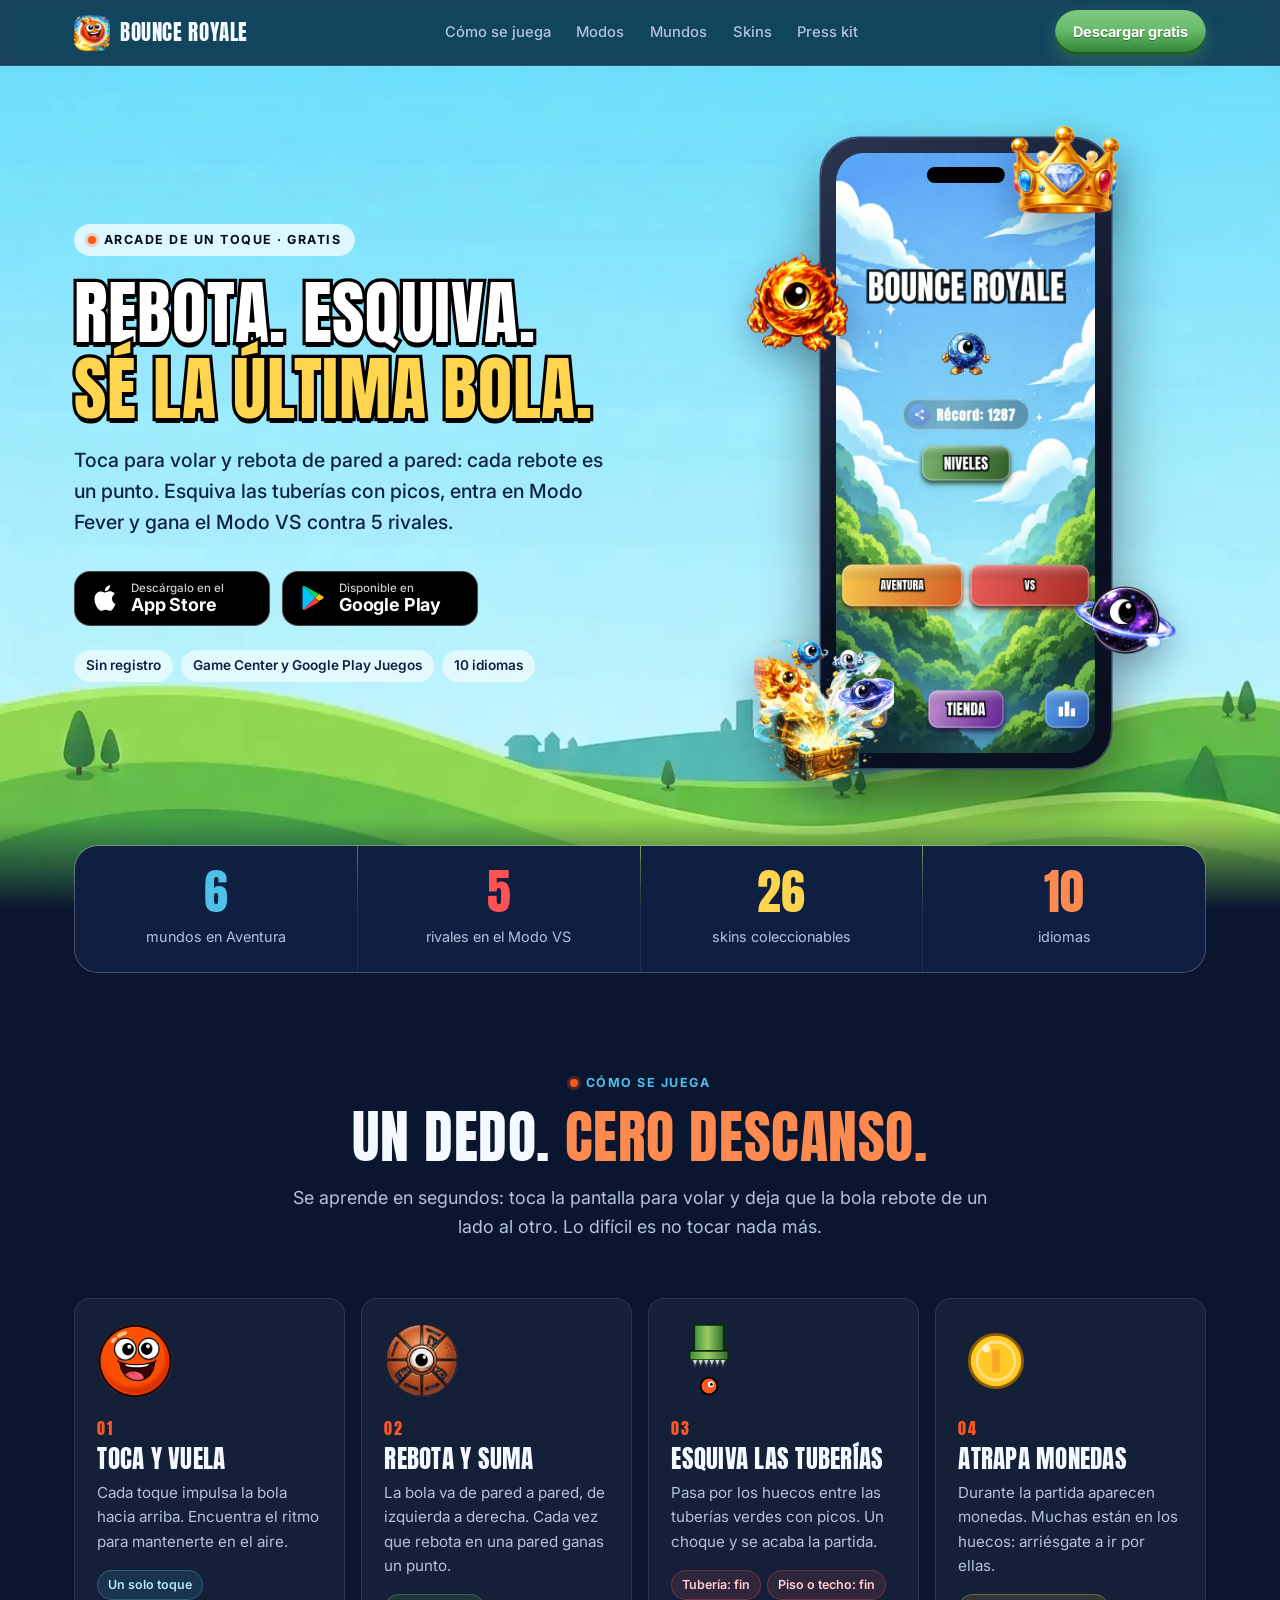
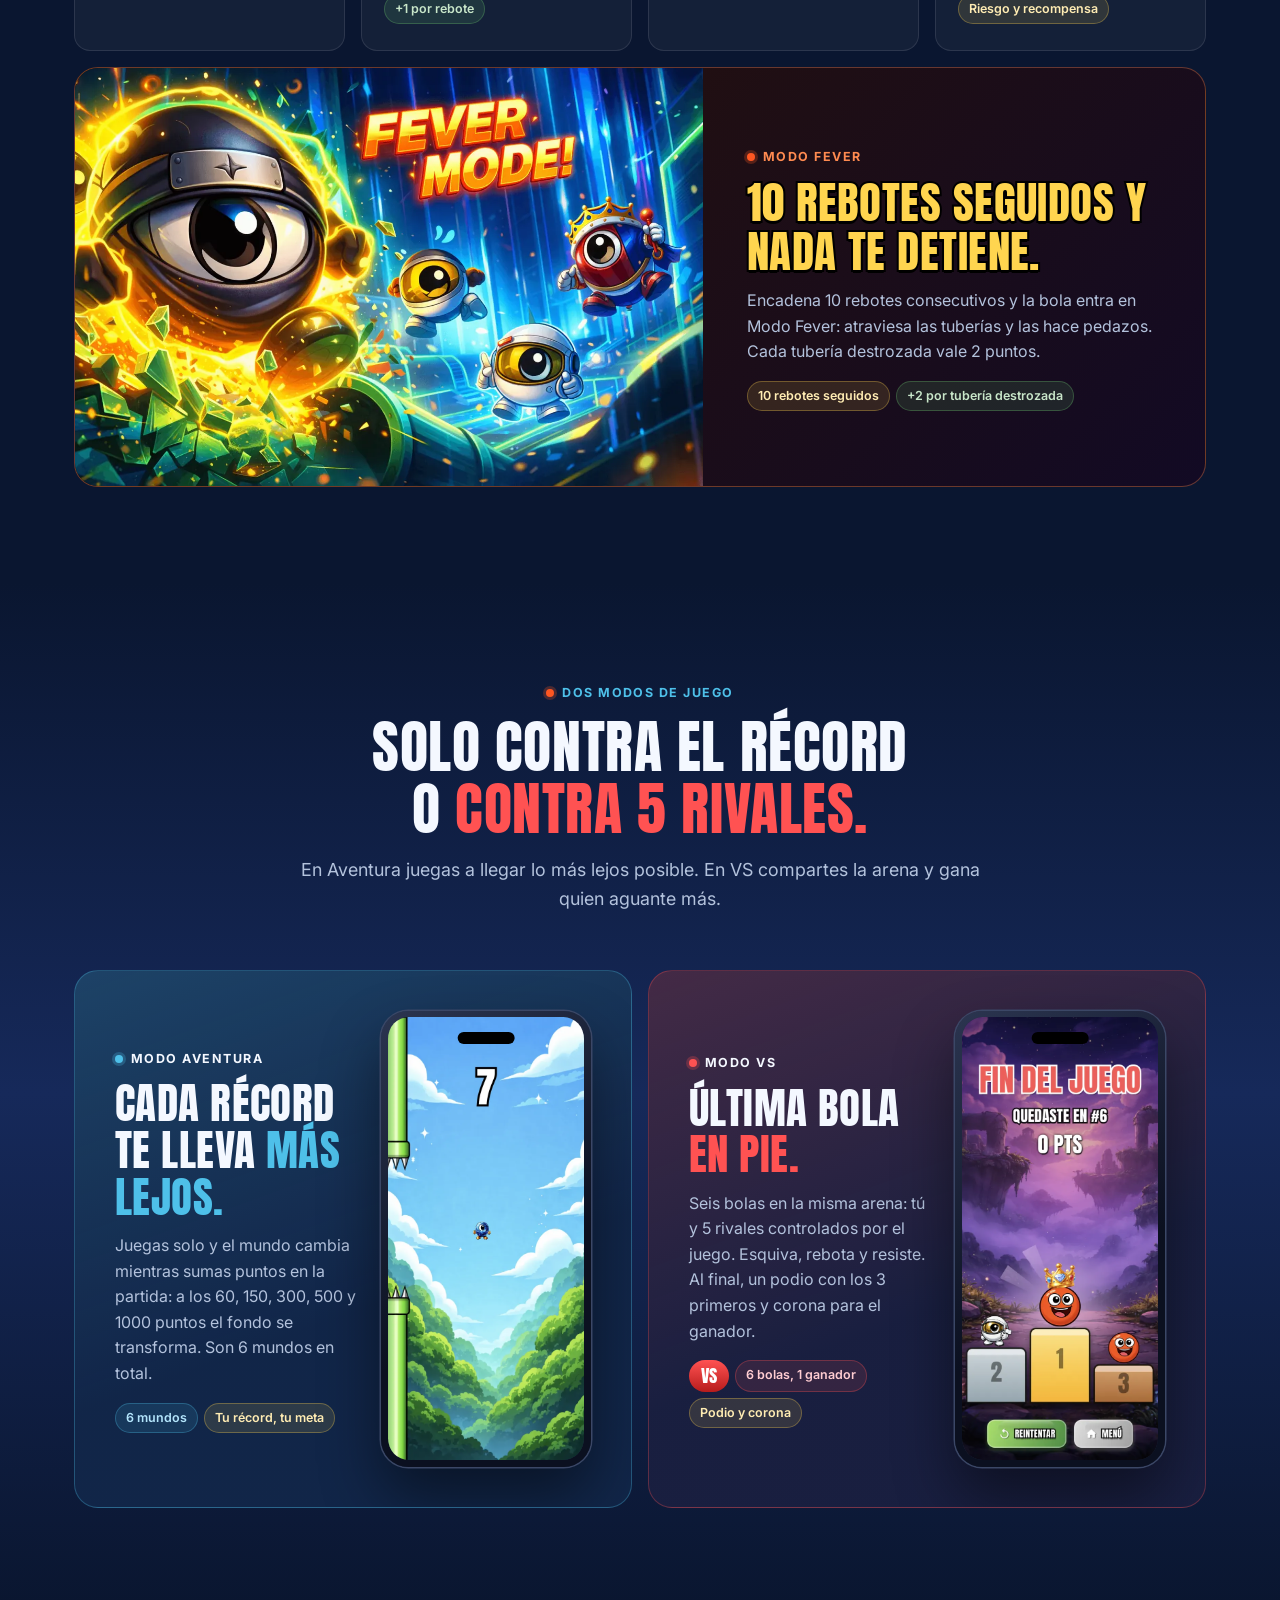
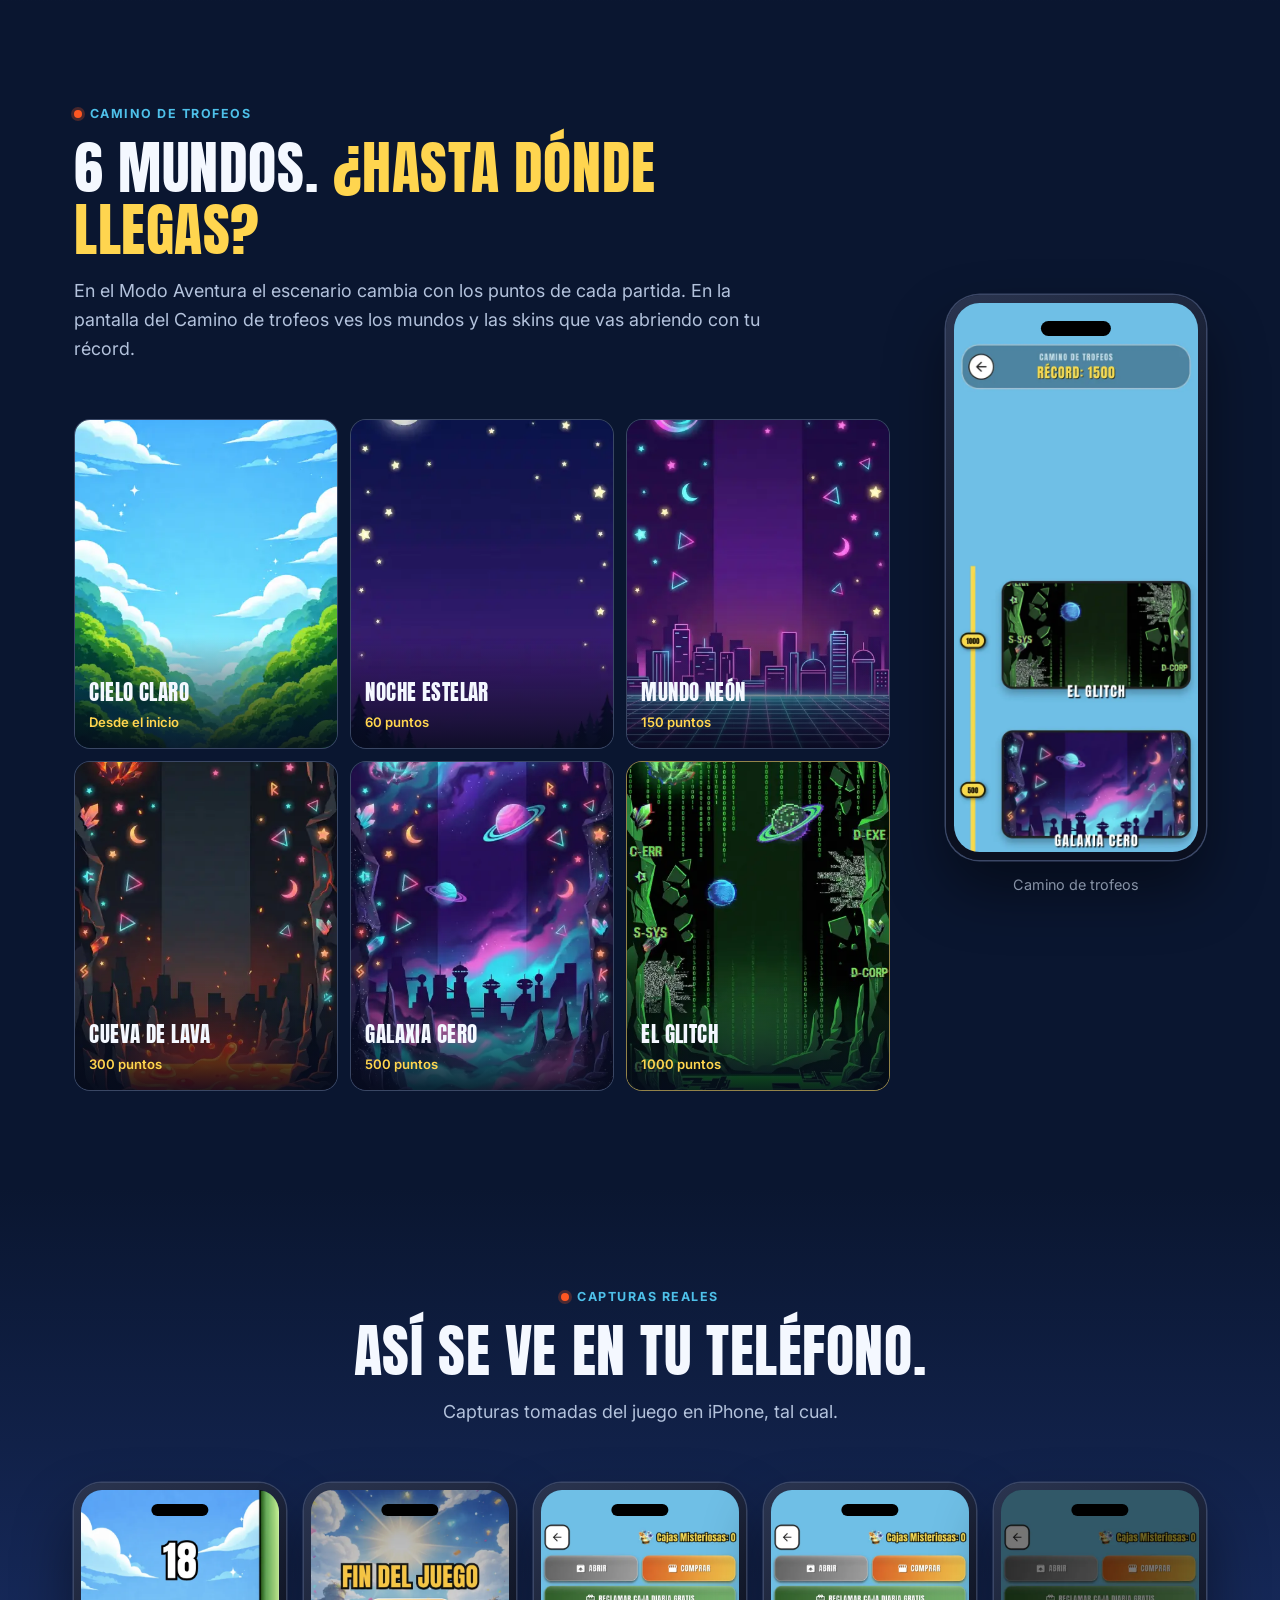
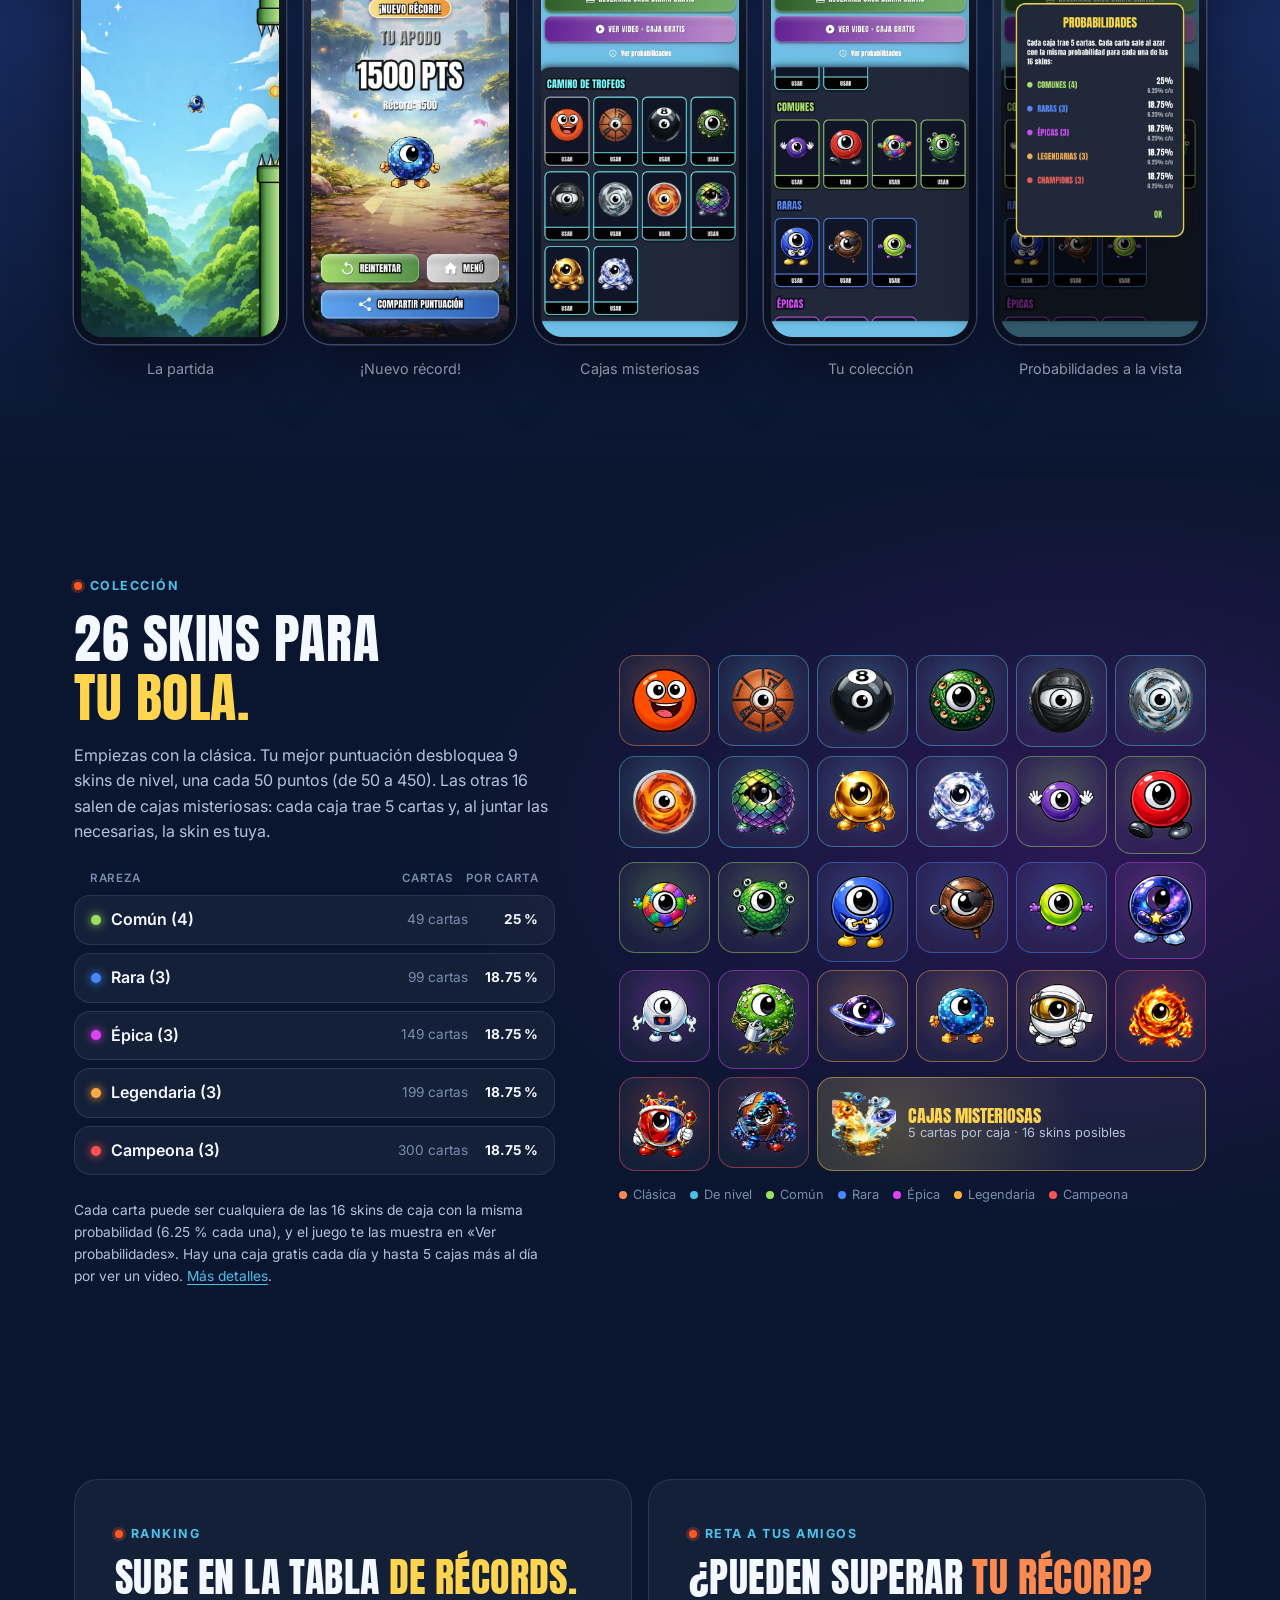
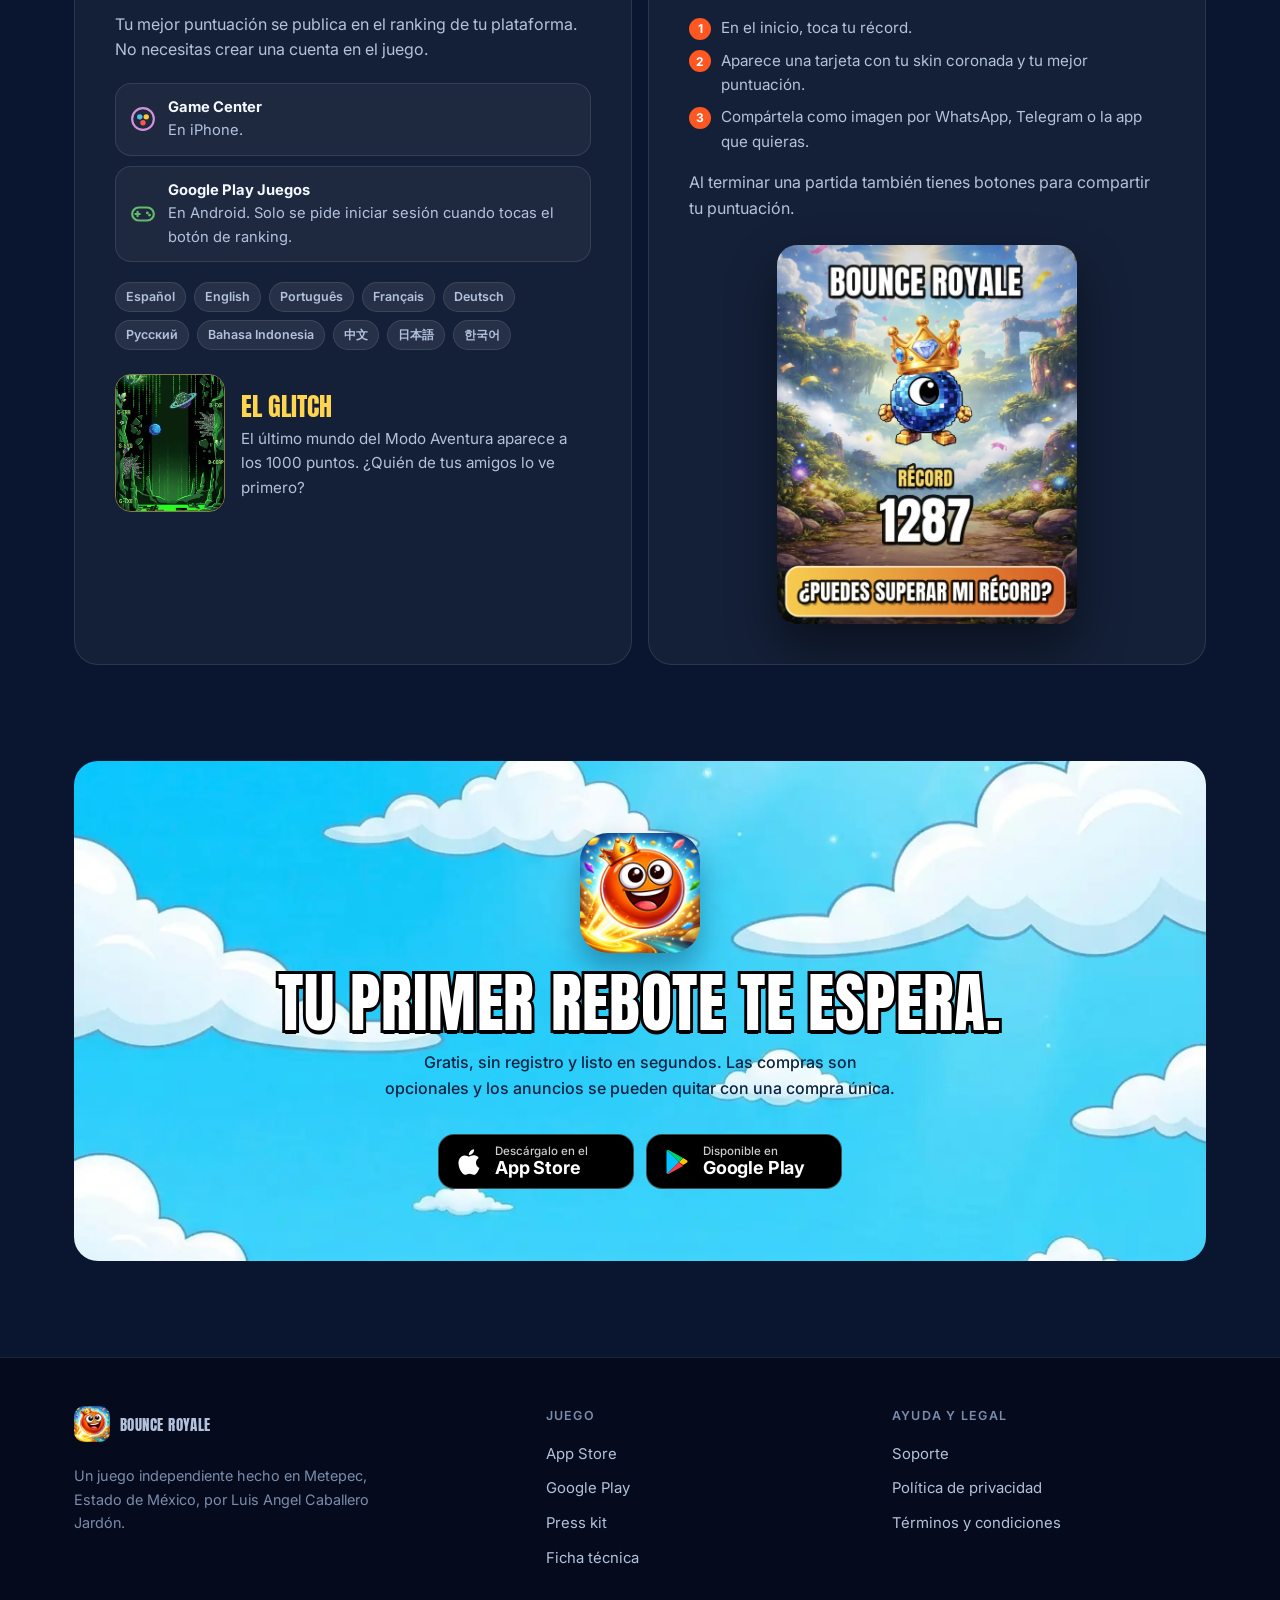
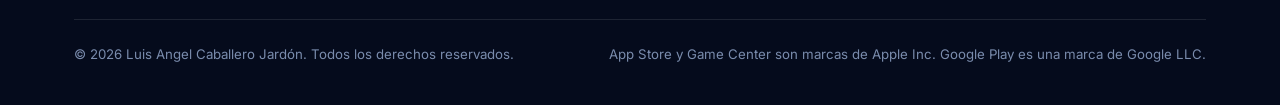
==== commit 556f4aa9: "Rediseño completo de la web de Bounce Royale - Inicio nuevo con la estructura de snake_islands_web e" ====
--- a/index.html
+++ b/index.html
@@ -1,227 +1,427 @@
 <!DOCTYPE html>
-<html lang="es-MX">
+<html lang="es-MX" class="no-js">
 <head>
     <meta charset="UTF-8">
-    <meta name="viewport" content="width=device-width, initial-scale=1.0">
-    <title>Bounce Royale | Salta, Rebota y Sobrevive</title>
-    <meta name="description" content="Bounce Royale: juego arcade de rebotes, física, skins y batallas multijugador. Salta, rebota, sobrevive y demuestra quién domina la arena.">
-    
+    <meta name="viewport" content="width=device-width, initial-scale=1.0, viewport-fit=cover">
+    <title>Bounce Royale · Rebota, esquiva y sé la última bola en pie</title>
+    <meta name="description" content="Bounce Royale: arcade de un toque. Rebota de pared a pared, esquiva tuberías con picos, activa el Modo Fever y gana en el Modo VS contra 5 rivales. 26 skins. Gratis en iPhone y Android.">
+    <meta name="theme-color" content="#0a1630">
+    <link rel="canonical" href="https://llcaballeroll.github.io/bounce_royale_web/">
+
+    <!-- Banner inteligente de Safari en iPhone -->
+    <meta name="apple-itunes-app" content="app-id=6761583939">
+
+    <!-- Vista previa al compartir (WhatsApp, iMessage, Telegram, X, Facebook) -->
+    <meta property="og:type" content="website">
+    <meta property="og:site_name" content="Bounce Royale">
+    <meta property="og:locale" content="es_MX">
+    <meta property="og:title" content="Bounce Royale · ¿Puedes superar mi récord?">
+    <meta property="og:description" content="Arcade de un toque: rebota de pared a pared, esquiva tuberías y gana en el Modo VS. 6 mundos y 26 skins. Gratis en iPhone y Android.">
+    <meta property="og:url" content="https://llcaballeroll.github.io/bounce_royale_web/">
+    <meta property="og:image" content="https://llcaballeroll.github.io/bounce_royale_web/assets/img/og-image.jpg">
+    <meta property="og:image:width" content="1200">
+    <meta property="og:image:height" content="630">
+    <meta property="og:image:alt" content="Bounce Royale: la bola naranja con corona sobre el cielo del juego">
+    <meta name="twitter:card" content="summary_large_image">
+    <meta name="twitter:title" content="Bounce Royale · ¿Puedes superar mi récord?">
+    <meta name="twitter:description" content="Arcade de un toque. 6 mundos, Modo VS contra 5 rivales y 26 skins. Gratis en iPhone y Android.">
+    <meta name="twitter:image" content="https://llcaballeroll.github.io/bounce_royale_web/assets/img/og-image.jpg">
+
+    <link rel="icon" type="image/png" sizes="32x32" href="assets/img/favicon-32.png">
+    <link rel="icon" type="image/png" sizes="192x192" href="assets/img/icon-192.png">
+    <link rel="apple-touch-icon" href="assets/img/apple-touch-icon.png">
+
     <link rel="preconnect" href="https://fonts.googleapis.com">
     <link rel="preconnect" href="https://fonts.gstatic.com" crossorigin>
-    <link href="https://fonts.googleapis.com/css2?family=Inter:wght@300;400;500;600;700;800;900&display=swap" rel="stylesheet">
-    
+    <link href="https://fonts.googleapis.com/css2?family=Anton&family=Inter:wght@400;500;600;700&display=swap" rel="stylesheet">
+    <link rel="preload" as="image" href="assets/img/game/sky.webp">
     <link rel="stylesheet" href="css/styles.css">
 
-    <!-- Favicon -->
-    <link rel="icon" type="image/png" href="assets/images/favicon.png">
-    <link rel="apple-touch-icon" href="assets/images/favicon.png">
+    <script type="application/ld+json">
+    {
+      "@context": "https://schema.org",
+      "@type": "MobileApplication",
+      "name": "Bounce Royale",
+      "operatingSystem": "iOS 15.0 o posterior, Android 7.0 o posterior",
+      "applicationCategory": "GameApplication",
+      "genre": "Arcade",
+      "softwareVersion": "1.0.2",
+      "inLanguage": ["en", "es", "pt", "fr", "de", "ru", "id", "zh", "ja", "ko"],
+      "offers": { "@type": "Offer", "price": "0", "priceCurrency": "MXN" },
+      "author": { "@type": "Person", "name": "Luis Angel Caballero Jardón" },
+      "image": "https://llcaballeroll.github.io/bounce_royale_web/assets/img/og-image.jpg",
+      "sameAs": [
+        "https://apps.apple.com/mx/app/bounce-royale-jump-vs/id6761583939",
+        "https://play.google.com/store/apps/details?id=com.luiscaballero.bounceroyale"
+      ]
+    }
+    </script>
+    <script>document.documentElement.classList.remove('no-js');</script>
 </head>
 <body>
-
-    <nav class="navbar">
-        <div class="nav-container">
-            <a href="#" class="nav-logo">Bounce Royale</a>
-            <div class="nav-menu">
-                <a href="#features" class="nav-link">Descubrir</a>
-                <a href="#gameplay" class="nav-link">Galería</a>
-                <a href="presskit.html" class="nav-link">Press Kit</a>
-                <a href="#descargar" class="nav-cta" id="smartDownloadBtn">Descargar</a>
-            </div>
+    <a class="skip-link" href="#contenido">Saltar al contenido</a>
+
+    <nav class="navbar" aria-label="Principal">
+        <div class="container nav-inner">
+            <a href="index.html" class="brand" aria-label="Bounce Royale, inicio">
+                <img src="assets/img/icon-192.png" alt="" width="36" height="36">
+                Bounce Royale
+            </a>
+            <div class="nav-links">
+                <a href="#como-se-juega">Cómo se juega</a>
+                <a href="#modos">Modos</a>
+                <a href="#mundos">Mundos</a>
+                <a href="#skins">Skins</a>
+                <a href="presskit.html">Press kit</a>
+            </div>
+            <a href="#descargar" class="nav-cta" data-smart-download>Descargar gratis</a>
         </div>
     </nav>
 
-    <header class="hero">
-        <div class="container hero-content">
-            <div class="hero-text fade-in-up">
-                <h1>Salta, rebota<br><span class="text-gradient">y sobrevive.</span></h1>
-                <p class="hero-subtitle">
-                    Domina las físicas, esquiva obstáculos, colecciona skins épicas y enfréntate al mundo en batallas multijugador de hasta 6 jugadores.
-                </p>
-                
-                <div class="hero-actions" id="descargar">
-                    <a 
-                        href="https://play.google.com/store/apps/details?id=com.luiscaballero.bounceroyale&hl=es_MX" 
-                        target="_blank" 
-                        rel="noopener noreferrer"
-                        class="btn btn-android"
-                    >
-                        Descargar en Android
-                    </a>
-
-                    <a 
-                        href="https://apps.apple.com/mx/app/bounce-royale-jump-vs/id6761583939" 
-                        target="_blank" 
-                        rel="noopener noreferrer"
-                        class="btn btn-ios"
-                    >
-                        Descargar en iOS
-                    </a>
-                </div>
-            </div>
-            
-            <div class="hero-image fade-in-up delay-1">
-                <div class="phone-mockup">
-                    <img src="assets/images/screenshot_hero.png" alt="Bounce Royale Gameplay Mobile" class="mockup-img">
-                </div>
-            </div>
-        </div>
-    </header>
-
-    <section id="gameplay" class="section-dark">
+    <main id="contenido">
+        <!-- HERO -->
+        <header class="hero">
+            <div class="container hero-grid">
+                <div class="hero-copy reveal">
+                    <span class="eyebrow">Arcade de un toque · Gratis</span>
+                    <h1 class="outline">Rebota. Esquiva.<br><span class="gold-text">Sé la última bola.</span></h1>
+                    <p class="lead">Toca para volar y rebota de pared a pared: cada rebote es un punto. Esquiva las tuberías con picos, entra en Modo Fever y gana el Modo VS contra 5 rivales.</p>
+
+                    <div class="store-row" id="descargar">
+                        <a class="store-btn" href="https://apps.apple.com/mx/app/bounce-royale-jump-vs/id6761583939" target="_blank" rel="noopener" data-store="ios">
+                            <svg viewBox="0 0 24 24" aria-hidden="true"><path fill="currentColor" d="M16.37 1.43c0 1.14-.5 2.27-1.18 3.08-.74.9-1.99 1.57-2.99 1.57-.12 0-.23-.02-.3-.03-.01-.06-.04-.22-.04-.39 0-1.15.57-2.27 1.2-2.98.81-.94 2.15-1.64 3.25-1.68.03.13.06.28.06.43Zm4.56 15.71c-.03.07-.46 1.58-1.52 3.12-.94 1.34-1.94 2.71-3.43 2.71-1.52 0-1.9-.88-3.63-.88-1.7 0-2.3.91-3.67.91-1.38 0-2.33-1.26-3.43-2.8C4 18.38 2.97 15.57 2.97 12.92c0-4.28 2.8-6.55 5.55-6.55 1.45 0 2.67.95 3.6.95.86 0 2.22-1.01 3.9-1.01.61 0 2.89.06 4.37 2.19-.13.09-2.38 1.37-2.38 4.19 0 3.26 2.85 4.42 2.95 4.45Z"/></svg>
+                            <span><small>Descárgalo en el</small><strong>App Store</strong></span>
+                        </a>
+                        <a class="store-btn" href="https://play.google.com/store/apps/details?id=com.luiscaballero.bounceroyale&amp;hl=es_MX" target="_blank" rel="noopener" data-store="android">
+                            <svg viewBox="0 0 24 24" aria-hidden="true"><path fill="#00c3ff" d="M3.6 1.8 13.8 12 3.6 22.2c-.37-.2-.6-.6-.6-1.1V2.9c0-.5.23-.9.6-1.1Z"/><path fill="#ffc400" d="m17.2 8.6 3.2 1.8c.9.5.9 1.8 0 2.3l-3.2 1.8-3.4-2.5Z"/><path fill="#00d26a" d="M3.6 1.8c.36-.22.82-.22 1.2 0l12.4 6.8-3.4 3.4Z"/><path fill="#ff3a44" d="m13.8 12 3.4 3.4-12.4 6.8c-.38.22-.84.22-1.2 0Z"/></svg>
+                            <span><small>Disponible en</small><strong>Google Play</strong></span>
+                        </a>
+                    </div>
+
+                    <ul class="hero-facts">
+                        <li>Sin registro</li>
+                        <li>Game Center y Google Play Juegos</li>
+                        <li>10 idiomas</li>
+                    </ul>
+                </div>
+
+                <div class="hero-visual reveal">
+                    <img class="float f-crown" src="assets/img/game/items/corona.webp" alt="" width="240" height="194" aria-hidden="true">
+                    <img class="float f-a" src="assets/img/game/skins/ball_champion_01.webp" alt="" width="220" height="220" aria-hidden="true">
+                    <img class="float f-b" src="assets/img/game/skins/ball_legendary_01.webp" alt="" width="220" height="220" aria-hidden="true">
+                    <img class="float f-chest" src="assets/img/game/items/chest.webp" alt="" width="360" height="362" aria-hidden="true">
+                    <div class="phone"><img src="assets/img/shots/home.webp" alt="Pantalla de inicio de Bounce Royale con el récord y los botones Niveles, Aventura, VS y Tienda" width="600" height="1304" fetchpriority="high"></div>
+                </div>
+            </div>
+        </header>
+
+        <!-- CIFRAS -->
+        <section class="stats" aria-label="El juego en cifras">
+            <div class="container">
+                <div class="stats-grid reveal">
+                    <div class="stat"><b class="sky-text">6</b><span>mundos en Aventura</span></div>
+                    <div class="stat"><b class="red-text">5</b><span>rivales en el Modo VS</span></div>
+                    <div class="stat"><b class="gold-text">26</b><span>skins coleccionables</span></div>
+                    <div class="stat"><b class="orange-text">10</b><span>idiomas</span></div>
+                </div>
+            </div>
+        </section>
+
+        <!-- CÓMO SE JUEGA -->
+        <section id="como-se-juega">
+            <div class="container">
+                <div class="section-head reveal">
+                    <span class="eyebrow">Cómo se juega</span>
+                    <h2>Un dedo. <span class="orange-text">Cero descanso.</span></h2>
+                    <p>Se aprende en segundos: toca la pantalla para volar y deja que la bola rebote de un lado al otro. Lo difícil es no tocar nada más.</p>
+                </div>
+
+                <div class="rules">
+                    <article class="rule reveal">
+                        <img class="art" src="assets/img/game/skins/ball_default.webp" alt="" width="220" height="219" loading="lazy">
+                        <span class="num">01</span>
+                        <h3>Toca y vuela</h3>
+                        <p>Cada toque impulsa la bola hacia arriba. Encuentra el ritmo para mantenerte en el aire.</p>
+                        <div class="tags"><span class="tag sky">Un solo toque</span></div>
+                    </article>
+                    <article class="rule reveal">
+                        <img class="art" src="assets/img/game/skins/ball_level_01.webp" alt="" width="220" height="217" loading="lazy">
+                        <span class="num">02</span>
+                        <h3>Rebota y suma</h3>
+                        <p>La bola va de pared a pared, de izquierda a derecha. Cada vez que rebota en una pared ganas un punto.</p>
+                        <div class="tags"><span class="tag good">+1 por rebote</span></div>
+                    </article>
+                    <article class="rule reveal">
+                        <svg class="art" viewBox="12 -2 56 82" aria-hidden="true">
+                            <defs><linearGradient id="pipe" x1="0" x2="1"><stop offset="0" stop-color="#3f8f3a"/><stop offset=".45" stop-color="#9ccc65"/><stop offset="1" stop-color="#2e6b2a"/></linearGradient></defs>
+                            <rect x="24" y="0" width="32" height="34" fill="url(#pipe)" stroke="#0c2a0a" stroke-width="2"/>
+                            <rect x="19" y="28" width="42" height="10" rx="2" fill="url(#pipe)" stroke="#0c2a0a" stroke-width="2"/>
+                            <path d="M22 38l3 7 3-7 3 7 3-7 3 7 3-7 3 7 3-7 3 7 3-7 3 7 3-7" fill="#cfd8dc" stroke="#37474f" stroke-width="1.5" stroke-linejoin="round"/>
+                            <circle cx="40" cy="66" r="9" fill="#ff5722" stroke="#000" stroke-width="2"/><circle cx="42" cy="64" r="3.2" fill="#fff"/><circle cx="42.6" cy="64.4" r="1.6" fill="#000"/>
+                        </svg>
+                        <span class="num">03</span>
+                        <h3>Esquiva las tuberías</h3>
+                        <p>Pasa por los huecos entre las tuberías verdes con picos. Un choque y se acaba la partida.</p>
+                        <div class="tags"><span class="tag bad">Tubería: fin</span><span class="tag bad">Piso o techo: fin</span></div>
+                    </article>
+                    <article class="rule reveal">
+                        <svg class="art" viewBox="0 0 80 80" aria-hidden="true">
+                            <circle cx="40" cy="40" r="28" fill="#ffca28" stroke="#8d5a00" stroke-width="3"/>
+                            <circle cx="40" cy="40" r="20" fill="none" stroke="#ffe082" stroke-width="3"/>
+                            <path d="M36 28h8v24h-8z" fill="#f9a825"/>
+                            <circle cx="30" cy="27" r="4" fill="#fff8e1" opacity=".85"/>
+                        </svg>
+                        <span class="num">04</span>
+                        <h3>Atrapa monedas</h3>
+                        <p>Durante la partida aparecen monedas. Muchas están en los huecos: arriésgate a ir por ellas.</p>
+                        <div class="tags"><span class="tag gold">Riesgo y recompensa</span></div>
+                    </article>
+                </div>
+
+                <article class="fever reveal">
+                    <img src="assets/img/key-art.webp" alt="Arte del Modo Fever: una bola ninja envuelta en fuego destroza una tubería" width="1200" height="800" loading="lazy">
+                    <div class="copy">
+                        <span class="eyebrow">Modo Fever</span>
+                        <h3 class="outline">10 rebotes seguidos y nada te detiene.</h3>
+                        <p>Encadena 10 rebotes consecutivos y la bola entra en Modo Fever: atraviesa las tuberías y las hace pedazos. Cada tubería destrozada vale 2 puntos.</p>
+                        <div class="tags"><span class="tag gold">10 rebotes seguidos</span><span class="tag good">+2 por tubería destrozada</span></div>
+                    </div>
+                </article>
+            </div>
+        </section>
+
+        <!-- MODOS -->
+        <section id="modos" class="band">
+            <div class="container">
+                <div class="section-head reveal">
+                    <span class="eyebrow">Dos modos de juego</span>
+                    <h2>Solo contra el récord<br>o <span class="red-text">contra 5 rivales.</span></h2>
+                    <p>En Aventura juegas a llegar lo más lejos posible. En VS compartes la arena y gana quien aguante más.</p>
+                </div>
+                <div class="modes">
+                    <article class="mode adventure reveal">
+                        <div>
+                            <span class="eyebrow">Modo Aventura</span>
+                            <h3>Cada récord te lleva <span class="sky-text">más lejos.</span></h3>
+                            <p>Juegas solo y el mundo cambia mientras sumas puntos en la partida: a los 60, 150, 300, 500 y 1000 puntos el fondo se transforma. Son 6 mundos en total.</p>
+                            <div class="tags"><span class="tag sky">6 mundos</span><span class="tag gold">Tu récord, tu meta</span></div>
+                        </div>
+                        <div class="phone"><img src="assets/img/shots/playing.webp" alt="Partida en el Modo Aventura: la bola vuela entre tuberías verdes con picos" width="600" height="1304" loading="lazy"></div>
+                    </article>
+                    <article class="mode vs reveal">
+                        <div>
+                            <span class="eyebrow">Modo VS</span>
+                            <h3>Última bola <span class="red-text">en pie.</span></h3>
+                            <p>Seis bolas en la misma arena: tú y 5 rivales controlados por el juego. Esquiva, rebota y resiste. Al final, un podio con los 3 primeros y corona para el ganador.</p>
+                            <div class="tags"><span class="vs-badge">VS</span><span class="tag bad">6 bolas, 1 ganador</span><span class="tag gold">Podio y corona</span></div>
+                        </div>
+                        <div class="phone"><img src="assets/img/shots/vs_podium.webp" alt="Podio del Modo VS con los tres primeros lugares y la corona del ganador" width="600" height="1304" loading="lazy"></div>
+                    </article>
+                </div>
+            </div>
+        </section>
+
+        <!-- MUNDOS -->
+        <section id="mundos">
+            <div class="container">
+                <div class="worlds-layout">
+                    <div>
+                        <div class="section-head left reveal">
+                            <span class="eyebrow">Camino de trofeos</span>
+                            <h2>6 mundos. <span class="gold-text">¿Hasta dónde llegas?</span></h2>
+                            <p>En el Modo Aventura el escenario cambia con los puntos de cada partida. En la pantalla del Camino de trofeos ves los mundos y las skins que vas abriendo con tu récord.</p>
+                        </div>
+                        <div class="worlds reveal">
+                            <figure class="world"><img src="assets/img/game/worlds/n_1.webp" alt="Mundo Cielo Claro: cielo azul con nubes y bosque" width="420" height="630" loading="lazy"><figcaption><b>Cielo Claro</b><span>Desde el inicio</span></figcaption></figure>
+                            <figure class="world"><img src="assets/img/game/worlds/n_2.webp" alt="Mundo Noche Estelar" width="420" height="753" loading="lazy"><figcaption><b>Noche Estelar</b><span>60 puntos</span></figcaption></figure>
+                            <figure class="world"><img src="assets/img/game/worlds/n_3.webp" alt="Mundo Neón" width="420" height="753" loading="lazy"><figcaption><b>Mundo Neón</b><span>150 puntos</span></figcaption></figure>
+                            <figure class="world"><img src="assets/img/game/worlds/n_4.webp" alt="Mundo Cueva de Lava" width="420" height="753" loading="lazy"><figcaption><b>Cueva de Lava</b><span>300 puntos</span></figcaption></figure>
+                            <figure class="world"><img src="assets/img/game/worlds/n_5.webp" alt="Mundo Galaxia Cero" width="420" height="753" loading="lazy"><figcaption><b>Galaxia Cero</b><span>500 puntos</span></figcaption></figure>
+                            <figure class="world final"><img src="assets/img/game/worlds/n_6.webp" alt="Mundo El Glitch" width="420" height="753" loading="lazy"><figcaption><b>El Glitch</b><span>1000 puntos</span></figcaption></figure>
+                        </div>
+                    </div>
+                    <figure class="worlds-phone reveal">
+                        <div class="phone"><img src="assets/img/shots/levels.webp" alt="Pantalla Camino de trofeos con los mundos El Glitch y Galaxia Cero" width="600" height="1304" loading="lazy"></div>
+                        <figcaption>Camino de trofeos</figcaption>
+                    </figure>
+                </div>
+            </div>
+        </section>
+
+        <!-- GALERÍA -->
+        <section id="galeria" class="band">
+            <div class="container">
+                <div class="section-head reveal">
+                    <span class="eyebrow">Capturas reales</span>
+                    <h2>Así se ve en tu teléfono.</h2>
+                    <p>Capturas tomadas del juego en iPhone, tal cual.</p>
+                </div>
+                <div class="shots reveal" tabindex="0" aria-label="Capturas del juego">
+                    <figure class="shot"><div class="phone"><img src="assets/img/shots/playing2.webp" alt="Partida en curso con el marcador en 18 y una moneda junto a la tubería" width="600" height="1304" loading="lazy"></div><figcaption>La partida</figcaption></figure>
+                    <figure class="shot"><div class="phone"><img src="assets/img/shots/gameover_record.webp" alt="Fin del juego con el aviso de nuevo récord y botones para reintentar y compartir" width="600" height="1304" loading="lazy"></div><figcaption>¡Nuevo récord!</figcaption></figure>
+                    <figure class="shot"><div class="phone"><img src="assets/img/shots/shop.webp" alt="Tienda con cajas misteriosas, caja diaria gratis y video por caja" width="600" height="1304" loading="lazy"></div><figcaption>Cajas misteriosas</figcaption></figure>
+                    <figure class="shot"><div class="phone"><img src="assets/img/shots/shop_skins.webp" alt="Colección de skins comunes y raras en la tienda" width="600" height="1304" loading="lazy"></div><figcaption>Tu colección</figcaption></figure>
+                    <figure class="shot"><div class="phone"><img src="assets/img/shots/odds.webp" alt="Ventana de probabilidades de las cajas misteriosas" width="600" height="1304" loading="lazy"></div><figcaption>Probabilidades a la vista</figcaption></figure>
+                </div>
+                <p class="scroll-hint">Desliza para ver más capturas →</p>
+            </div>
+        </section>
+
+        <!-- SKINS -->
+        <section id="skins" class="skins-section">
+            <div class="container skins-layout">
+                <div class="reveal">
+                    <span class="eyebrow">Colección</span>
+                    <h2>26 skins para<br><span class="gold-text">tu bola.</span></h2>
+                    <p>Empiezas con la clásica. Tu mejor puntuación desbloquea 9 skins de nivel, una cada 50 puntos (de 50 a 450). Las otras 16 salen de cajas misteriosas: cada caja trae 5 cartas y, al juntar las necesarias, la skin es tuya.</p>
+                    <div class="rarity-list" role="table" aria-label="Rarezas de las skins de caja">
+                        <div class="rarity head" role="row"><b role="columnheader">Rareza</b><span role="columnheader">Cartas</span><em role="columnheader">Por carta</em></div>
+                        <div class="rarity" role="row" style="--c:var(--r-common)"><b role="cell">Común (4)</b><span role="cell">49 cartas</span><em role="cell">25 %</em></div>
+                        <div class="rarity" role="row" style="--c:var(--r-rare)"><b role="cell">Rara (3)</b><span role="cell">99 cartas</span><em role="cell">18.75 %</em></div>
+                        <div class="rarity" role="row" style="--c:var(--r-epic)"><b role="cell">Épica (3)</b><span role="cell">149 cartas</span><em role="cell">18.75 %</em></div>
+                        <div class="rarity" role="row" style="--c:var(--r-legendary)"><b role="cell">Legendaria (3)</b><span role="cell">199 cartas</span><em role="cell">18.75 %</em></div>
+                        <div class="rarity" role="row" style="--c:var(--r-champion)"><b role="cell">Campeona (3)</b><span role="cell">300 cartas</span><em role="cell">18.75 %</em></div>
+                    </div>
+                    <p class="note">Cada carta puede ser cualquiera de las 16 skins de caja con la misma probabilidad (6.25 % cada una), y el juego te las muestra en «Ver probabilidades». Hay una caja gratis cada día y hasta 5 cajas más al día por ver un video. <a href="terms.html#cajas">Más detalles</a>.</p>
+                </div>
+                <div class="reveal">
+                    <div class="skins-grid" aria-label="Las 26 skins del juego">
+                        <div class="skin" style="--c:#ff8a50"><img src="assets/img/game/skins/ball_default.webp" alt="Skin clásica" width="220" height="219" loading="lazy"></div>
+                        <div class="skin" style="--c:var(--r-level)"><img src="assets/img/game/skins/ball_level_01.webp" alt="Skin de nivel: Bola de Baloncesto, 50 puntos" width="220" height="217" loading="lazy"></div>
+                        <div class="skin" style="--c:var(--r-level)"><img src="assets/img/game/skins/ball_level_02.webp" alt="Skin de nivel: Bola 8 Mágica, 100 puntos" width="220" height="220" loading="lazy"></div>
+                        <div class="skin" style="--c:var(--r-level)"><img src="assets/img/game/skins/ball_level_03.webp" alt="Skin de nivel: Ojo de Monstruo, 150 puntos" width="220" height="220" loading="lazy"></div>
+                        <div class="skin" style="--c:var(--r-level)"><img src="assets/img/game/skins/ball_level_04.webp" alt="Skin de nivel: Bola Ninja, 200 puntos" width="220" height="220" loading="lazy"></div>
+                        <div class="skin" style="--c:var(--r-level)"><img src="assets/img/game/skins/ball_level_05.webp" alt="Skin de nivel: Cyborg Ball, 250 puntos" width="220" height="220" loading="lazy"></div>
+                        <div class="skin" style="--c:var(--r-level)"><img src="assets/img/game/skins/ball_level_06.webp" alt="Skin de nivel: Núcleo de Fuego, 300 puntos" width="220" height="220" loading="lazy"></div>
+                        <div class="skin" style="--c:var(--r-level)"><img src="assets/img/game/skins/ball_level_07.webp" alt="Skin de nivel: Huevo de Dragón, 350 puntos" width="220" height="220" loading="lazy"></div>
+                        <div class="skin" style="--c:var(--r-level)"><img src="assets/img/game/skins/ball_level_08.webp" alt="Skin de nivel: Bola de Oro Puro, 400 puntos" width="220" height="220" loading="lazy"></div>
+                        <div class="skin" style="--c:var(--r-level)"><img src="assets/img/game/skins/ball_level_09.webp" alt="Skin de nivel: Diamante Supremo, 450 puntos" width="220" height="220" loading="lazy"></div>
+                        <div class="skin" style="--c:var(--r-common)"><img src="assets/img/game/skins/ball_common_01.webp" alt="Skin común" width="220" height="138" loading="lazy"></div>
+                        <div class="skin" style="--c:var(--r-common)"><img src="assets/img/game/skins/ball_common_02.webp" alt="Skin común" width="220" height="220" loading="lazy"></div>
+                        <div class="skin" style="--c:var(--r-common)"><img src="assets/img/game/skins/ball_common_03.webp" alt="Skin común" width="220" height="220" loading="lazy"></div>
+                        <div class="skin" style="--c:var(--r-common)"><img src="assets/img/game/skins/ball_common_04.webp" alt="Skin común" width="220" height="220" loading="lazy"></div>
+                        <div class="skin" style="--c:var(--r-rare)"><img src="assets/img/game/skins/ball_rare_01.webp" alt="Skin rara" width="220" height="220" loading="lazy"></div>
+                        <div class="skin" style="--c:var(--r-rare)"><img src="assets/img/game/skins/ball_rare_02.webp" alt="Skin rara" width="220" height="220" loading="lazy"></div>
+                        <div class="skin" style="--c:var(--r-rare)"><img src="assets/img/game/skins/ball_rare_03.webp" alt="Skin rara" width="220" height="220" loading="lazy"></div>
+                        <div class="skin" style="--c:var(--r-epic)"><img src="assets/img/game/skins/ball_epic_01.webp" alt="Skin épica" width="220" height="220" loading="lazy"></div>
+                        <div class="skin" style="--c:var(--r-epic)"><img src="assets/img/game/skins/ball_epic_02.webp" alt="Skin épica" width="220" height="220" loading="lazy"></div>
+                        <div class="skin" style="--c:var(--r-epic)"><img src="assets/img/game/skins/ball_epic_03.webp" alt="Skin épica" width="220" height="220" loading="lazy"></div>
+                        <div class="skin" style="--c:var(--r-legendary)"><img src="assets/img/game/skins/ball_legendary_01.webp" alt="Skin legendaria" width="220" height="220" loading="lazy"></div>
+                        <div class="skin" style="--c:var(--r-legendary)"><img src="assets/img/game/skins/ball_legendary_02.webp" alt="Skin legendaria" width="220" height="220" loading="lazy"></div>
+                        <div class="skin" style="--c:var(--r-legendary)"><img src="assets/img/game/skins/ball_legendary_03.webp" alt="Skin legendaria" width="220" height="220" loading="lazy"></div>
+                        <div class="skin" style="--c:var(--r-champion)"><img src="assets/img/game/skins/ball_champion_01.webp" alt="Skin campeona" width="220" height="220" loading="lazy"></div>
+                        <div class="skin" style="--c:var(--r-champion)"><img src="assets/img/game/skins/ball_champion_02.webp" alt="Skin campeona" width="220" height="220" loading="lazy"></div>
+                        <div class="skin" style="--c:var(--r-champion)"><img src="assets/img/game/skins/ball_champion_03.webp" alt="Skin campeona" width="220" height="220" loading="lazy"></div>
+                        <div class="box-tile"><img src="assets/img/game/items/chest.webp" alt="" width="360" height="362" loading="lazy"><div><b>Cajas misteriosas</b><span>5 cartas por caja · 16 skins posibles</span></div></div>
+                    </div>
+                    <div class="legend" aria-hidden="true">
+                        <span><i style="--c:#ff8a50"></i>Clásica</span>
+                        <span><i style="--c:var(--r-level)"></i>De nivel</span>
+                        <span><i style="--c:var(--r-common)"></i>Común</span>
+                        <span><i style="--c:var(--r-rare)"></i>Rara</span>
+                        <span><i style="--c:var(--r-epic)"></i>Épica</span>
+                        <span><i style="--c:var(--r-legendary)"></i>Legendaria</span>
+                        <span><i style="--c:var(--r-champion)"></i>Campeona</span>
+                    </div>
+                </div>
+            </div>
+        </section>
+
+        <!-- RANKING Y COMPARTIR -->
+        <section id="compite">
+            <div class="container">
+                <div class="split">
+                    <article class="panel reveal">
+                        <span class="eyebrow">Ranking</span>
+                        <h3>Sube en la tabla <span class="gold-text">de récords.</span></h3>
+                        <p>Tu mejor puntuación se publica en el ranking de tu plataforma. No necesitas crear una cuenta en el juego.</p>
+                        <div class="services">
+                            <div class="service">
+                                <svg viewBox="0 0 24 24" aria-hidden="true"><circle cx="12" cy="12" r="10" fill="none" stroke="#ce93d8" stroke-width="2"/><circle cx="9" cy="10" r="2.5" fill="#4ec0e9"/><circle cx="15" cy="10" r="2.5" fill="#ffca28"/><circle cx="12" cy="15.5" r="2.5" fill="#ff5252"/></svg>
+                                <span><b>Game Center</b>En iPhone.</span>
+                            </div>
+                            <div class="service">
+                                <svg viewBox="0 0 24 24" aria-hidden="true"><rect x="2" y="6" width="20" height="12" rx="6" fill="none" stroke="#66bb6a" stroke-width="2"/><path d="M7 10v4M5 12h4" stroke="#66bb6a" stroke-width="2" stroke-linecap="round"/><circle cx="16" cy="11" r="1.3" fill="#66bb6a"/><circle cx="18" cy="13" r="1.3" fill="#66bb6a"/></svg>
+                                <span><b>Google Play Juegos</b>En Android. Solo se pide iniciar sesión cuando tocas el botón de ranking.</span>
+                            </div>
+                        </div>
+                        <div class="langs" aria-label="Idiomas disponibles">
+                            <span class="tag">Español</span><span class="tag">English</span><span class="tag">Português</span><span class="tag">Français</span><span class="tag">Deutsch</span><span class="tag">Русский</span><span class="tag">Bahasa Indonesia</span><span class="tag">中文</span><span class="tag">日本語</span><span class="tag">한국어</span>
+                        </div>
+                        <div class="goal">
+                            <img src="assets/img/game/worlds/n_6.webp" alt="El mundo El Glitch" width="420" height="753" loading="lazy">
+                            <p><b>El Glitch</b>El último mundo del Modo Aventura aparece a los 1000 puntos. ¿Quién de tus amigos lo ve primero?</p>
+                        </div>
+                    </article>
+                    <article class="panel reveal">
+                        <span class="eyebrow">Reta a tus amigos</span>
+                        <h3>¿Pueden superar <span class="orange-text">tu récord?</span></h3>
+                        <ol class="share-steps">
+                            <li>En el inicio, toca tu récord.</li>
+                            <li>Aparece una tarjeta con tu skin coronada y tu mejor puntuación.</li>
+                            <li>Compártela como imagen por WhatsApp, Telegram o la app que quieras.</li>
+                        </ol>
+                        <p style="margin-top:1rem;">Al terminar una partida también tienes botones para compartir tu puntuación.</p>
+                        <div class="share-media"><img class="card-img" src="assets/img/game/share-card.webp" alt="Tarjeta para compartir: BOUNCE ROYALE, la skin con corona, récord 1287 y la frase ¿Puedes superar mi récord?" width="640" height="809" loading="lazy"></div>
+                    </article>
+                </div>
+            </div>
+        </section>
+
+        <!-- CTA FINAL -->
+        <section class="final-cta">
+            <div class="container">
+                <div class="final-card reveal">
+                    <img class="hero-ball" src="assets/img/game/items/icon-art.webp" alt="" width="520" height="520" loading="lazy">
+                    <h2 class="outline">Tu primer rebote te espera.</h2>
+                    <p>Gratis, sin registro y listo en segundos. Las compras son opcionales y los anuncios se pueden quitar con una compra única.</p>
+                    <div class="store-row">
+                        <a class="store-btn" href="https://apps.apple.com/mx/app/bounce-royale-jump-vs/id6761583939" target="_blank" rel="noopener">
+                            <svg viewBox="0 0 24 24" aria-hidden="true"><path fill="currentColor" d="M16.37 1.43c0 1.14-.5 2.27-1.18 3.08-.74.9-1.99 1.57-2.99 1.57-.12 0-.23-.02-.3-.03-.01-.06-.04-.22-.04-.39 0-1.15.57-2.27 1.2-2.98.81-.94 2.15-1.64 3.25-1.68.03.13.06.28.06.43Zm4.56 15.71c-.03.07-.46 1.58-1.52 3.12-.94 1.34-1.94 2.71-3.43 2.71-1.52 0-1.9-.88-3.63-.88-1.7 0-2.3.91-3.67.91-1.38 0-2.33-1.26-3.43-2.8C4 18.38 2.97 15.57 2.97 12.92c0-4.28 2.8-6.55 5.55-6.55 1.45 0 2.67.95 3.6.95.86 0 2.22-1.01 3.9-1.01.61 0 2.89.06 4.37 2.19-.13.09-2.38 1.37-2.38 4.19 0 3.26 2.85 4.42 2.95 4.45Z"/></svg>
+                            <span><small>Descárgalo en el</small><strong>App Store</strong></span>
+                        </a>
+                        <a class="store-btn" href="https://play.google.com/store/apps/details?id=com.luiscaballero.bounceroyale&amp;hl=es_MX" target="_blank" rel="noopener">
+                            <svg viewBox="0 0 24 24" aria-hidden="true"><path fill="#00c3ff" d="M3.6 1.8 13.8 12 3.6 22.2c-.37-.2-.6-.6-.6-1.1V2.9c0-.5.23-.9.6-1.1Z"/><path fill="#ffc400" d="m17.2 8.6 3.2 1.8c.9.5.9 1.8 0 2.3l-3.2 1.8-3.4-2.5Z"/><path fill="#00d26a" d="M3.6 1.8c.36-.22.82-.22 1.2 0l12.4 6.8-3.4 3.4Z"/><path fill="#ff3a44" d="m13.8 12 3.4 3.4-12.4 6.8c-.38.22-.84.22-1.2 0Z"/></svg>
+                            <span><small>Disponible en</small><strong>Google Play</strong></span>
+                        </a>
+                    </div>
+                </div>
+            </div>
+        </section>
+    </main>
+
+    <footer>
         <div class="container">
-            <div class="section-header fade-in-up">
-                <h2>Domina la arena.</h2>
-                <p>Partidas rápidas, físicas precisas y caos multijugador en cada rebote.</p>
-            </div>
-            
-            <div class="gameplay-grid fade-in-up">
-                <div class="gallery-card">
-                    <img src="assets/images/screenshot_1.png" alt="Modo aventura de Bounce Royale" loading="lazy">
-                </div>
-                <div class="gallery-card">
-                    <img src="assets/images/screenshot_2.png" alt="Batallas multijugador de Bounce Royale" loading="lazy">
-                </div>
-                <div class="gallery-card">
-                    <img src="assets/images/screenshot_3.png" alt="Skins y recompensas de Bounce Royale" loading="lazy">
-                </div>
-            </div>
-
-            <div class="gameplay-wide fade-in-up">
-                <div class="wide-card">
-                    <img src="assets/images/screenshot_wide_1.png" alt="Gameplay panorámico de Bounce Royale" loading="lazy">
-                </div>
-                <div class="wide-card">
-                    <img src="assets/images/screenshot_wide_2.png" alt="Arena multijugador de Bounce Royale" loading="lazy">
-                </div>
-            </div>
-
-        </div>
-    </section>
-
-    <section id="features" class="section-light">
-        <div class="container">
-            <div class="section-header fade-in-up">
-                <h2>¿Por qué jugar?</h2>
-            </div>
-            
-            <div class="features-grid">
-                <div class="card glass fade-in-up delay-1">
-                    <div class="card-icon">🏆</div>
-                    <h3>Modo Aventura</h3>
-                    <p>Esquiva obstáculos, recolecta monedas y desbloquea arenas exclusivas mientras avanzas en el Camino de Trofeos.</p>
-                </div>
-
-                <div class="card glass fade-in-up delay-2">
-                    <div class="card-icon">⚔️</div>
-                    <h3>Modo VS Online</h3>
-                    <p>Compite contra otros jugadores en partidas intensas y demuestra quién tiene los mejores reflejos.</p>
-                </div>
-
-                <div class="card glass fade-in-up delay-3">
-                    <div class="card-icon">🔥</div>
-                    <h3>Modo Fever</h3>
-                    <p>Activa momentos de máxima intensidad para dominar la arena, superar rivales y sobrevivir al caos.</p>
-                </div>
-
-                <div class="card glass fade-in-up delay-4">
-                    <div class="card-icon">🎁</div>
-                    <h3>Skins y Recompensas</h3>
-                    <p>Abre cajas misteriosas, colecciona cartas y desbloquea skins comunes, épicas y champions.</p>
-                </div>
-            </div>
-        </div>
-    </section>
-
-    <section class="section-video">
-        <div class="container fade-in-up">
-            <div class="video-wrapper">
-                <div class="video-placeholder">
-                    <span>Ver Trailer Oficial</span>
-                </div>
-            </div>
-        </div>
-    </section>
-
-    <section class="section-about">
-        <div class="container narrow-container fade-in-up">
-            <h2>Nuestra Misión</h2>
-            <p>
-                Creamos Bounce Royale para quienes disfrutan partidas rápidas, competitivas y llenas de energía. Un juego donde cada salto cuenta, cada rebote puede salvarte y solo el más hábil sobrevive.
-            </p>
-        </div>
-    </section>
-
-    <footer>
-        <div class="container footer-content">
-            <div class="footer-links">
-                <a href="privacy.html">Privacidad</a>
-                <a href="terms.html">Términos</a>
-                <a href="technical.html">Tech Specs</a>
-            </div>
-            <div class="footer-copy">
-                <p>&copy; 2026 Bounce Royale. Creado con pasión por Luis Angel Caballero Jardón.</p>
-                <p class="location">Metepec, Estado de México.</p>
+            <div class="footer-grid">
+                <div class="footer-about">
+                    <a href="index.html" class="brand"><img src="assets/img/icon-192.png" alt="" width="36" height="36">Bounce Royale</a>
+                    <p>Un juego independiente hecho en Metepec, Estado de México, por Luis Angel Caballero Jardón.</p>
+                </div>
+                <div>
+                    <h4>Juego</h4>
+                    <ul>
+                        <li><a href="https://apps.apple.com/mx/app/bounce-royale-jump-vs/id6761583939" target="_blank" rel="noopener">App Store</a></li>
+                        <li><a href="https://play.google.com/store/apps/details?id=com.luiscaballero.bounceroyale&amp;hl=es_MX" target="_blank" rel="noopener">Google Play</a></li>
+                        <li><a href="presskit.html">Press kit</a></li>
+                        <li><a href="technical.html">Ficha técnica</a></li>
+                    </ul>
+                </div>
+                <div>
+                    <h4>Ayuda y legal</h4>
+                    <ul>
+                        <li><a href="mailto:luis.caballero1199@outlook.com?subject=Soporte%20-%20Bounce%20Royale">Soporte</a></li>
+                        <li><a href="privacy.html">Política de privacidad</a></li>
+                        <li><a href="terms.html">Términos y condiciones</a></li>
+                    </ul>
+                </div>
+            </div>
+            <div class="footer-bottom">
+                <span>© 2026 Luis Angel Caballero Jardón. Todos los derechos reservados.</span>
+                <span>App Store y Game Center son marcas de Apple Inc. Google Play es una marca de Google LLC.</span>
             </div>
         </div>
     </footer>
 
-    <script>
-        const observerOptions = {
-            root: null,
-            rootMargin: '0px',
-            threshold: 0.1
-        };
-
-        const observer = new IntersectionObserver((entries, observer) => {
-            entries.forEach(entry => {
-                if (entry.isIntersecting) {
-                    entry.target.classList.add('visible');
-                    observer.unobserve(entry.target);
-                }
-            });
-        }, observerOptions);
-
-        document.querySelectorAll('.fade-in-up').forEach((el) => {
-            observer.observe(el);
-        });
-    </script>
-
-    <script>
-        const smartDownloadBtn = document.getElementById("smartDownloadBtn");
-
-        const androidUrl = "https://play.google.com/store/apps/details?id=com.luiscaballero.bounceroyale&hl=es_MX";
-        const iosUrl = "https://apps.apple.com/mx/app/bounce-royale-jump-vs/id6761583939";
-
-        smartDownloadBtn.addEventListener("click", function (event) {
-            event.preventDefault();
-
-            const userAgent = navigator.userAgent || navigator.vendor || window.opera;
-
-            const isAndroid = /android/i.test(userAgent);
-
-            const isIOS =
-                /iPad|iPhone|iPod/.test(userAgent) ||
-                (
-                    navigator.platform === "MacIntel" &&
-                    navigator.maxTouchPoints > 1
-                );
-
-            if (isAndroid) {
-                window.location.href = androidUrl;
-                return;
-            }
-
-            if (isIOS) {
-                window.location.href = iosUrl;
-                return;
-            }
-
-            document.getElementById("descargar").scrollIntoView({
-                behavior: "smooth",
-                block: "center"
-            });
-        });
-    </script>
-
+    <script src="js/site.js" defer></script>
 </body>
-</html>+</html>
--- a/css/styles.css
+++ b/css/styles.css
@@ -1,1026 +1,525 @@
-/* css/styles.css */
-
-/* --- Variables y Configuración --- */
+/* Bounce Royale — estilos del sitio
+   Paleta tomada del juego: cielo (#4EC0E9), bola naranja, oro del récord,
+   morado de la tienda, verde de los botones y rojo del modo VS.
+   Ritmo y componentes: secciones de 96px, solo dos radios (píldora y tarjeta),
+   tarjetas planas y las imágenes del juego como protagonistas. */
+
 :root {
-    --bg-color: #000000;
-    --bg-secondary: #0a0f1a;
-    --text-primary: #f5f5f7;
-    --text-secondary: #86868b;
-
-    --accent-blue: #38bdf8;
-    --accent-purple: #8b5cf6;
-    --accent-gold: #ffd700;
-    --accent-green: #3ddc84;
-    --accent-hover: #0284c7;
-
-    --glass-bg: rgba(30, 30, 30, 0.6);
-    --glass-border: rgba(255, 255, 255, 0.1);
-
-    --card-radius: 20px;
-    --font-main: 'Inter', -apple-system, BlinkMacSystemFont, sans-serif;
-    --max-width: 1200px;
-    --nav-height: 70px;
-    --section-spacing: 5rem;
-}
-
-/* Reset y Base */
-* {
-    margin: 0;
-    padding: 0;
-    box-sizing: border-box;
-}
-
-html {
-    scroll-behavior: smooth;
-    font-size: 16px;
-}
+    /* Base oscura (noche del juego) */
+    --navy: #0a1630;
+    --navy-2: #0f1f42;
+    --navy-3: #16295a;
+    --ink: #050b1c;
+    --surface: rgba(255, 255, 255, 0.045);
+    --surface-2: rgba(255, 255, 255, 0.08);
+    --line: rgba(255, 255, 255, 0.1);
+    --line-strong: rgba(255, 255, 255, 0.18);
+
+    --text: #f4f8ff;
+    --text-2: #b3c2dc;
+    --text-3: #7a8cad;
+
+    /* Colores del juego */
+    --sky: #4ec0e9;
+    --sky-2: #8fdcf7;
+    --orange: #ff5722;
+    --orange-2: #ff8a50;
+    --gold: #ffd54f;
+    --gold-2: #ffca28;
+    --gold-ink: #3d2a00;
+    --purple: #6a1b9a;
+    --lilac: #ce93d8;
+    --green: #66bb6a;
+    --green-2: #2e7d32;
+    --green-3: #1b5e20;
+    --red: #ff5252;
+    --red-2: #b71c1c;
+
+    /* Rarezas (mismos colores que la tienda del juego) */
+    --r-common: #9be15d;
+    --r-rare: #448aff;
+    --r-epic: #e040fb;
+    --r-legendary: #ffab40;
+    --r-champion: #ff5252;
+    --r-level: #4ec0e9;
+
+    --font-display: 'Anton', 'Impact', 'Arial Narrow', sans-serif;
+    --font-body: 'Inter', -apple-system, BlinkMacSystemFont, 'Segoe UI', sans-serif;
+    --font-mono: 'JetBrains Mono', ui-monospace, SFMono-Regular, Menlo, monospace;
+
+    /* Dos radios: tarjeta y píldora */
+    --radius: 16px;
+    --radius-lg: 24px;
+    --pill: 999px;
+
+    --max: 1180px;
+    --nav-h: 66px;
+    --gutter: 16px;
+    --section: clamp(4rem, 9vw, 6rem); /* 96px en escritorio */
+}
+
+@media (min-width: 640px) { :root { --gutter: 24px; } }
+
+/* ---------- Base ---------- */
+*, *::before, *::after { box-sizing: border-box; margin: 0; padding: 0; }
+
+html { scroll-behavior: smooth; scroll-padding-top: calc(var(--nav-h) + 12px); -webkit-text-size-adjust: 100%; }
 
 body {
-    font-family: var(--font-main);
-    background-color: var(--bg-color);
-    color: var(--text-primary);
+    font-family: var(--font-body);
+    background: var(--navy);
+    color: var(--text);
     line-height: 1.6;
     -webkit-font-smoothing: antialiased;
     overflow-x: hidden;
-    background:
-        radial-gradient(circle at top left, rgba(56, 189, 248, 0.18), transparent 32%),
-        radial-gradient(circle at top right, rgba(255, 215, 0, 0.12), transparent 28%),
-        radial-gradient(circle at bottom, rgba(61, 220, 132, 0.10), transparent 30%),
-        #000000;
-}
-
-img {
-    max-width: 100%;
-    height: auto;
-    display: block;
-}
-
-a {
-    text-decoration: none;
-    transition: all 0.3s ease;
-}
-
-ul {
-    list-style: none;
-}
-
-/* --- Navbar --- */
+}
+
+img, svg, video { display: block; max-width: 100%; height: auto; }
+a { color: inherit; text-decoration: none; }
+ul { list-style: none; }
+button { font: inherit; }
+
+:focus-visible { outline: 3px solid var(--gold); outline-offset: 3px; border-radius: 8px; }
+
+.skip-link {
+    position: absolute; left: 12px; top: -60px; z-index: 2000;
+    background: var(--gold); color: var(--ink); padding: 10px 16px; border-radius: var(--pill); font-weight: 700;
+}
+.skip-link:focus { top: 12px; }
+
+.container { width: 100%; max-width: var(--max); margin: 0 auto; padding: 0 var(--gutter); }
+
+section { padding: var(--section) 0; position: relative; }
+
+.eyebrow {
+    display: inline-flex; align-items: center; gap: 8px;
+    font-size: 0.78rem; font-weight: 700; letter-spacing: 0.12em; text-transform: uppercase;
+    color: var(--sky);
+}
+.eyebrow::before { content: ""; width: 8px; height: 8px; border-radius: 50%; background: var(--orange); box-shadow: 0 0 0 3px rgba(255, 87, 34, .25); }
+
+h1, h2, h3 { font-family: var(--font-display); font-weight: 400; line-height: 1.08; letter-spacing: 0.01em; text-transform: uppercase; }
+
+/* Contorno negro grueso, como los títulos del juego */
+.outline {
+    -webkit-text-stroke: 0.09em #000; paint-order: stroke fill;
+    text-shadow: 0 0.07em 0 #000;
+}
+
+.section-head { max-width: 700px; margin: 0 auto clamp(2.5rem, 5vw, 3.5rem); text-align: center; }
+.section-head h2 { font-size: clamp(2.2rem, 5.4vw, 3.6rem); margin: 0.7rem 0 1rem; }
+.section-head p { color: var(--text-2); font-size: clamp(1rem, 1.6vw, 1.12rem); }
+.section-head.left { margin-left: 0; text-align: left; }
+
+.gold-text { color: var(--gold); }
+.sky-text { color: var(--sky); }
+.orange-text { color: var(--orange-2); }
+.red-text { color: var(--red); }
+
+/* ---------- Navegación ---------- */
 .navbar {
-    position: fixed;
-    top: 0;
-    left: 0;
-    width: 100%;
-    height: var(--nav-height);
-    z-index: 1000;
-    background: rgba(0, 0, 0, 0.85);
-    backdrop-filter: blur(20px);
-    -webkit-backdrop-filter: blur(20px);
-    border-bottom: 1px solid rgba(255,255,255,0.05);
-}
-
-.nav-container {
-    max-width: var(--max-width);
-    margin: 0 auto;
-    padding: 0 1.5rem;
-    height: 100%;
-    display: flex;
-    justify-content: space-between;
-    align-items: center;
-}
-
-.nav-logo {
-    font-weight: 800;
-    font-size: 1.1rem;
-    color: var(--text-primary);
-    letter-spacing: -0.02em;
-    z-index: 1001;
-}
-
-.nav-menu {
-    display: flex;
-    align-items: center;
-    gap: 1.5rem;
-}
-
-.nav-link {
-    color: var(--text-secondary);
-    font-size: 0.9rem;
-    font-weight: 500;
-    display: none;
-}
-
-@media (min-width: 768px) {
-    .nav-link {
-        display: block;
-    }
-}
-
-.nav-link:hover {
-    color: var(--text-primary);
-}
-
+    position: fixed; inset: 0 0 auto 0; height: var(--nav-h); z-index: 1000;
+    background: rgba(10, 22, 48, 0.78);
+    backdrop-filter: saturate(160%) blur(16px); -webkit-backdrop-filter: saturate(160%) blur(16px);
+    border-bottom: 1px solid var(--line);
+}
+.nav-inner { height: 100%; display: flex; align-items: center; justify-content: space-between; gap: 1rem; }
+
+.brand { display: inline-flex; align-items: center; gap: 10px; font-family: var(--font-display); font-size: 1.3rem; letter-spacing: .03em; text-transform: uppercase; white-space: nowrap; }
+.brand img { width: 36px; height: 36px; border-radius: 10px; }
+
+.nav-links { display: none; align-items: center; gap: 1.6rem; }
+.nav-links a { color: var(--text-2); font-size: 0.92rem; font-weight: 500; transition: color .2s; }
+.nav-links a:hover, .nav-links a[aria-current="page"] { color: var(--text); }
+@media (min-width: 900px) { .nav-links { display: flex; } }
+
+/* Botón verde con "relieve", como los del juego */
+.nav-cta, .btn.primary {
+    background: linear-gradient(180deg, #81c784 0%, var(--green) 45%, var(--green-2) 100%);
+    color: #fff; text-shadow: 0 1px 0 rgba(0,0,0,.35);
+    box-shadow: inset 0 -3px 0 var(--green-3), 0 6px 18px rgba(102, 187, 106, .28);
+    border: 0;
+}
 .nav-cta {
-    background: linear-gradient(135deg, var(--accent-gold), #ffb703);
-    color: #000;
-    padding: 10px 20px;
-    border-radius: 980px;
-    font-size: 0.85rem;
-    font-weight: 700;
-    box-shadow: 0 4px 20px rgba(255, 215, 0, 0.22);
-}
-
-.nav-cta:hover {
-    transform: scale(1.02);
-    background: linear-gradient(135deg, #ffe866, var(--accent-gold));
-    box-shadow: 0 8px 30px rgba(255, 215, 0, 0.35);
-}
-
-/* --- Layout Generales --- */
-.container {
-    width: 100%;
-    max-width: var(--max-width);
-    margin: 0 auto;
-    padding: 0 1.5rem;
-}
-
-.narrow-container {
-    max-width: 800px;
-}
-
-section {
-    padding: var(--section-spacing) 0;
-    width: 100%;
-}
-
-.section-dark {
-    background-color: transparent;
-}
-
-.section-light {
-    background: rgba(10, 15, 26, 0.88);
-    border-top: 1px solid var(--glass-border);
-    border-bottom: 1px solid var(--glass-border);
-}
-
-.section-header {
-    text-align: center;
-    margin-bottom: 3rem;
-    max-width: 800px;
-    margin-left: auto;
-    margin-right: auto;
-}
-
-.section-header h2 {
-    font-size: clamp(2rem, 5vw, 3rem);
-    font-weight: 800;
-    margin-bottom: 1rem;
-    line-height: 1.2;
-    letter-spacing: -0.04em;
-}
-
-.section-header p {
-    font-size: clamp(1rem, 2vw, 1.25rem);
-    color: var(--text-secondary);
-    max-width: 600px;
-    margin: 0 auto;
-}
-
-/* --- Hero Section --- */
+    display: inline-flex; align-items: center; gap: 8px; white-space: nowrap;
+    padding: 10px 18px 11px; border-radius: var(--pill); font-weight: 700; font-size: 0.9rem;
+    transition: transform .2s, filter .2s;
+}
+.nav-cta:hover { transform: translateY(-1px); filter: brightness(1.06); }
+
+/* Pestañas secundarias en móvil (páginas internas) */
+.subnav { display: flex; gap: 8px; overflow-x: auto; scrollbar-width: none; padding: 12px var(--gutter); margin-top: var(--nav-h); border-bottom: 1px solid var(--line); background: rgba(10,22,48,.6); }
+.subnav::-webkit-scrollbar { display: none; }
+.subnav a { flex: none; font-size: 0.85rem; color: var(--text-2); padding: 6px 12px; border-radius: var(--pill); border: 1px solid var(--line); }
+.subnav a[aria-current="page"] { color: var(--text); background: var(--surface-2); border-color: var(--line-strong); }
+@media (min-width: 900px) { .subnav { display: none; } }
+
+/* ---------- Botones de tienda ---------- */
+.store-row { display: flex; flex-wrap: wrap; gap: 12px; }
+.store-btn {
+    display: inline-flex; align-items: center; gap: 12px;
+    min-width: 196px; padding: 10px 22px 10px 16px; border-radius: var(--radius);
+    background: #000; color: #fff; border: 1px solid rgba(255,255,255,.28);
+    transition: transform .2s, box-shadow .2s;
+}
+.store-btn svg { width: 28px; height: 28px; flex: none; }
+.store-btn span { display: flex; flex-direction: column; line-height: 1.15; text-align: left; }
+.store-btn small { font-size: 0.72rem; font-weight: 500; opacity: 0.8; }
+.store-btn strong { font-size: 1.12rem; font-weight: 700; letter-spacing: -0.01em; }
+.store-btn:hover { transform: translateY(-2px); box-shadow: 0 12px 28px rgba(0,0,0,0.35); }
+@media (max-width: 479px) { .store-btn { flex: 1 1 100%; justify-content: center; } }
+
+.btn {
+    display: inline-flex; align-items: center; justify-content: center; gap: 8px;
+    padding: 12px 24px; border-radius: var(--pill); font-weight: 700; font-size: 0.95rem;
+    border: 1px solid var(--line-strong); color: var(--text); background: var(--surface);
+    transition: background .2s, transform .2s, filter .2s;
+}
+.btn:hover { background: var(--surface-2); transform: translateY(-1px); }
+.btn.primary:hover { filter: brightness(1.06); }
+.btn svg { width: 18px; height: 18px; }
+
+/* ---------- Teléfono hecho con CSS ---------- */
+.phone {
+    position: relative; width: 100%; aspect-ratio: 600 / 1304;
+    padding: 3.2%; border-radius: 13% / 6%;
+    background: linear-gradient(145deg, #2b3550, #0b1020 60%);
+    box-shadow: 0 0 0 1.5px #3b4766, 0 30px 60px rgba(0,0,0,.45);
+}
+.phone::before { /* isla dinámica */
+    content: ""; position: absolute; z-index: 2; top: 4.6%; left: 50%; transform: translateX(-50%);
+    width: 27%; height: 2.6%; border-radius: var(--pill); background: #000;
+}
+.phone img { width: 100%; height: 100%; object-fit: cover; object-position: top center; border-radius: 10.5% / 4.9%; background: #1d2a44; }
+
+/* ---------- Hero (el cielo del juego) ---------- */
 .hero {
-    min-height: 100vh;
-    padding-top: calc(var(--nav-height) + 2rem);
-    padding-bottom: 4rem;
-    display: flex;
-    align-items: center;
-    justify-content: center;
     position: relative;
-    overflow: hidden;
-}
-
-.hero-content {
-    display: flex;
-    flex-direction: column;
-    align-items: center;
-    gap: 3rem;
-    text-align: center;
-    width: 100%;
-}
-
-@media (min-width: 992px) {
-    .hero-content {
-        flex-direction: row;
-        text-align: left;
-        justify-content: center;
-        gap: 5rem;
-    }
-    
-    .hero-text {
-        flex: 1;
-        align-items: flex-start;
-        max-width: 600px;
-    }
-    
-    .hero-image {
-        flex: 1;
-        display: flex;
-        justify-content: center;
-        align-items: center;
-    }
-}
-
-.hero-text h1 {
-    font-size: clamp(2.5rem, 8vw, 4.7rem);
-    font-weight: 900;
-    line-height: 1.05;
-    letter-spacing: -0.05em;
-    margin-bottom: 1.5rem;
-}
-
-.text-gradient {
-    background: linear-gradient(135deg, var(--accent-gold) 0%, var(--accent-blue) 50%, var(--accent-green) 100%);
-    -webkit-background-clip: text;
-    -webkit-text-fill-color: transparent;
-    display: inline-block;
-}
-
-.hero-subtitle {
-    font-size: clamp(1.1rem, 2vw, 1.3rem);
-    color: var(--text-secondary);
-    margin-bottom: 2rem;
-    font-weight: 400;
-    max-width: 500px;
-}
-
-/* --- Botones --- */
-.hero-actions {
-    display: flex;
-    flex-direction: column;
-    gap: 1rem;
-    width: 100%;
-}
-
-@media (min-width: 600px) {
-    .hero-actions {
-        flex-direction: row;
-        width: auto;
-    }
-}
-
-.btn {
-    display: inline-flex;
-    align-items: center;
-    justify-content: center;
-    padding: 16px 32px;
-    border-radius: 980px;
-    font-weight: 700;
-    font-size: 1rem;
-    cursor: pointer;
-    text-align: center;
-    width: 100%;
-}
-
-@media (min-width: 600px) {
-    .btn {
-        width: auto;
-    }
-}
-
-/* Botón Android */
-.btn-android {
-    background: linear-gradient(135deg, #3DDC84 0%, #1FBF66 100%);
-    color: #06140b;
-    box-shadow: 0 4px 20px rgba(61, 220, 132, 0.3);
-}
-
-.btn-android:hover {
-    background: linear-gradient(135deg, #50e995 0%, #25d973 100%);
-    transform: translateY(-2px);
-    box-shadow: 0 8px 30px rgba(61, 220, 132, 0.5);
-}
-
-/* Botón iOS */
-.btn-ios {
-    background: linear-gradient(135deg, #f5f5f7 0%, #d9d9df 100%);
-    color: #000000;
-    box-shadow: 0 4px 20px rgba(245, 245, 247, 0.18);
-}
-
-.btn-ios:hover {
-    background: linear-gradient(135deg, #ffffff 0%, #eeeeee 100%);
-    transform: translateY(-2px);
-    box-shadow: 0 8px 30px rgba(245, 245, 247, 0.32);
-}
-
-/* --- Mockup Responsivo --- */
-.phone-mockup {
-    width: 100%;
-    max-width: 280px;
-    aspect-ratio: 9/19;
-    background: #1c1c1e;
-    border-radius: 36px;
-    border: 6px solid #333;
-    position: relative;
-    box-shadow:
-        0 25px 50px -12px rgba(0, 0, 0, 0.5),
-        0 0 80px rgba(56, 189, 248, 0.18);
-    margin: 0 auto;
-}
-
-.mockup-img {
-    width: 100%;
-    height: 100%;
-    object-fit: cover;
-    border-radius: 30px;
-}
-
-/* --- Gameplay Gallery --- */
-.gameplay-grid {
-    display: grid;
-    grid-template-columns: repeat(auto-fit, minmax(280px, 1fr));
-    gap: 2rem;
-    align-items: center;
-    justify-content: center;
-}
-
-.gallery-card {
-    border-radius: 24px;
-    overflow: hidden;
-    background: #1a1a1a;
-    transition: transform 0.4s ease, box-shadow 0.4s ease;
-    box-shadow: 0 10px 30px rgba(0,0,0,0.3);
-    aspect-ratio: 9/16;
-    max-width: 320px;
-    margin: 0 auto;
-    border: 1px solid rgba(255,255,255,0.08);
-}
-
-.gallery-card:hover {
-    transform: translateY(-10px);
-    box-shadow: 0 18px 45px rgba(56, 189, 248, 0.18);
-}
-
-.gallery-card img {
-    width: 100%;
-    height: 100%;
-    object-fit: cover;
-}
-
-/* --- Gameplay Wide --- */
-.gameplay-wide {
-    display: grid;
-    grid-template-columns: repeat(2, 1fr);
-    gap: 2rem;
-    margin-top: 2rem;
-    width: 100%;
-}
-
-.wide-card {
-    border-radius: 24px;
-    overflow: hidden;
-    background: #1a1a1a;
-    transition: transform 0.4s ease, box-shadow 0.4s ease;
-    box-shadow: 0 10px 30px rgba(0,0,0,0.3);
-    aspect-ratio: 16/9;
-    width: 100%;
-    border: 1px solid rgba(255,255,255,0.08);
-}
-
-.wide-card:hover {
-    transform: translateY(-5px);
-    box-shadow: 0 18px 45px rgba(255, 215, 0, 0.16);
-}
-
-.wide-card img {
-    width: 100%;
-    height: 100%;
-    object-fit: cover;
-}
-
-@media (max-width: 768px) {
-    .gameplay-wide {
-        grid-template-columns: 1fr;
-    }
-}
-
-/* --- Features --- */
-.features-grid {
-    display: grid;
-    grid-template-columns: 1fr;
-    gap: 1.5rem;
-    justify-content: center;
-}
-
-@media (min-width: 768px) {
-    .features-grid {
-        grid-template-columns: repeat(2, 1fr);
-    }
-}
-
-@media (min-width: 1024px) {
-    .features-grid {
-        grid-template-columns: repeat(4, 1fr);
-    }
-}
-
-.card {
-    padding: 2rem;
-    border-radius: var(--card-radius);
-    height: 100%;
-    display: flex;
-    flex-direction: column;
-    align-items: flex-start;
-    transition: transform 0.3s ease, border-color 0.3s ease, background 0.3s ease;
-}
-
-.glass {
-    background: var(--glass-bg);
-    border: 1px solid var(--glass-border);
-    backdrop-filter: blur(10px);
-    -webkit-backdrop-filter: blur(10px);
-}
-
-.card:hover {
-    transform: translateY(-6px);
-    border-color: rgba(56, 189, 248, 0.35);
-    background: rgba(30, 30, 30, 0.75);
-}
-
-.card-icon {
-    font-size: 2rem;
-    margin-bottom: 1rem;
-}
-
-.card h3 {
-    font-size: 1.25rem;
-    margin-bottom: 0.75rem;
-    font-weight: 700;
-    color: var(--text-primary);
-}
-
-.card p {
-    color: var(--text-secondary);
-    font-size: 0.95rem;
-    line-height: 1.6;
-}
-
-/* --- Video Section --- */
-.section-video {
-    background: transparent;
-}
-
-.video-wrapper {
-    width: 100%;
-    max-width: 900px;
-    margin: 0 auto;
-    aspect-ratio: 16 / 9;
-    border-radius: var(--card-radius);
-    overflow: hidden;
-    box-shadow: 0 20px 40px rgba(0,0,0,0.5);
-    border: 1px solid var(--glass-border);
-}
-
-.video-placeholder {
-    width: 100%;
-    height: 100%;
-    background:
-        radial-gradient(circle at center, rgba(56, 189, 248, 0.15), transparent 40%),
-        #111;
-    display: flex;
-    align-items: center;
-    justify-content: center;
-    color: var(--text-secondary);
-    font-size: 1.2rem;
-}
-
-/* --- About --- */
-.section-about {
-    background: rgba(10, 15, 26, 0.88);
-    border-top: 1px solid var(--glass-border);
-}
-
-.section-about h2 {
-    font-size: clamp(2rem, 5vw, 3rem);
-    font-weight: 800;
-    margin-bottom: 1rem;
-    letter-spacing: -0.04em;
-}
-
-.section-about p {
-    color: var(--text-secondary);
-    font-size: clamp(1rem, 2vw, 1.2rem);
-}
-
-/* --- Footer --- */
-footer {
-    padding: 60px 0 40px;
-    background-color: #050505;
-    border-top: 1px solid var(--glass-border);
-}
-
-.footer-content {
-    display: flex;
-    flex-direction: column;
-    align-items: center;
-    text-align: center;
-    gap: 2rem;
-}
-
-.footer-links {
-    display: flex;
-    flex-wrap: wrap;
-    justify-content: center;
-    gap: 1.5rem;
-}
-
-.footer-links a {
-    color: var(--text-secondary);
-    font-size: 0.9rem;
-}
-
-.footer-links a:hover {
-    color: var(--text-primary);
-    text-decoration: underline;
-}
-
-.footer-copy p {
-    color: #444;
-    font-size: 0.8rem;
-    margin-bottom: 5px;
-}
-
-/* --- Animaciones --- */
-.fade-in-up {
-    opacity: 0;
-    transform: translateY(30px);
-    transition:
-        opacity 0.8s cubic-bezier(0.2, 0.8, 0.2, 1),
-        transform 0.8s cubic-bezier(0.2, 0.8, 0.2, 1);
-}
-
-.fade-in-up.visible {
-    opacity: 1;
-    transform: translateY(0);
-}
-
-.delay-1 {
-    transition-delay: 0.1s;
-}
-
-.delay-2 {
-    transition-delay: 0.2s;
-}
-
-.delay-3 {
-    transition-delay: 0.3s;
-}
-
-.delay-4 {
-    transition-delay: 0.4s;
-}
-
-/* --- Responsive --- */
-@media (max-width: 768px) {
-    .nav-container {
-        padding: 0 1rem;
-    }
-
-    .nav-menu {
-        gap: 1rem;
-    }
-
-    .hero {
-        padding-top: calc(var(--nav-height) + 1.5rem);
-    }
-
-    .hero-subtitle {
-        margin-left: auto;
-        margin-right: auto;
-    }
-
-    .phone-mockup {
-        max-width: 250px;
-    }
-
-    .section-header {
-        margin-bottom: 2.2rem;
-    }
-}
-
-@media (max-width: 480px) {
-    .nav-logo {
-        font-size: 1rem;
-    }
-
-    .nav-cta {
-        padding: 9px 16px;
-        font-size: 0.8rem;
-    }
-
-    .hero-text h1 {
-        font-size: 2.55rem;
-    }
-
-    .container {
-        padding: 0 1rem;
-    }
-}
-
-@media (max-width: 360px) {
-    :root {
-        --nav-height: 60px;
-    }
-
-    .hero-text h1 {
-        font-size: 2.25rem;
-    }
-}
-
-/* --- Legal Pages: Privacy, Terms, Technical --- */
-
-.nav-link.active {
-    color: var(--text-primary);
-}
-
-.legal-main {
-    min-height: 100vh;
-    padding-top: calc(var(--nav-height) + 4rem);
-    padding-bottom: 5rem;
-}
-
-.legal-card {
-    background: rgba(10, 15, 26, 0.82);
-    border: 1px solid var(--glass-border);
-    border-radius: 28px;
-    padding: clamp(1.5rem, 4vw, 3.5rem);
-    box-shadow: 0 25px 70px rgba(0, 0, 0, 0.45);
-    backdrop-filter: blur(18px);
-    -webkit-backdrop-filter: blur(18px);
-}
-
-.legal-header {
-    text-align: center;
-    margin-bottom: 3rem;
-    padding-bottom: 2rem;
-    border-bottom: 1px solid rgba(255, 255, 255, 0.08);
-}
-
-.legal-badge {
-    display: inline-flex;
-    align-items: center;
-    justify-content: center;
-    margin-bottom: 1rem;
-    padding: 8px 14px;
-    border-radius: 999px;
-    background: rgba(56, 189, 248, 0.12);
-    border: 1px solid rgba(56, 189, 248, 0.24);
-    color: #bae6fd;
-    font-size: 0.78rem;
-    font-weight: 700;
-    letter-spacing: 0.02em;
-}
-
-.legal-header h1 {
-    font-size: clamp(2.2rem, 6vw, 4rem);
-    font-weight: 900;
-    line-height: 1;
-    letter-spacing: -0.06em;
-    margin-bottom: 1rem;
-    background: linear-gradient(135deg, var(--accent-gold), var(--accent-blue), var(--accent-green));
-    -webkit-background-clip: text;
-    -webkit-text-fill-color: transparent;
-}
-
-.legal-header p {
-    color: var(--text-secondary);
-    font-size: 0.95rem;
-}
-
-.legal-body {
-    color: rgba(245, 245, 247, 0.86);
-    font-size: 1.05rem;
-    line-height: 1.85;
-}
-
-.legal-body p {
-    margin-bottom: 1.4rem;
-}
-
-.legal-intro {
-    font-size: 1.15rem;
-    color: var(--text-primary);
-}
-
-.legal-highlight {
-    margin: 2rem 0;
-    padding: 1.3rem 1.5rem;
-    border-radius: 20px;
-    background: rgba(56, 189, 248, 0.1);
-    border: 1px solid rgba(56, 189, 248, 0.22);
-    color: #dbeafe;
-}
-
-.legal-body h2 {
-    margin-top: 2.6rem;
-    margin-bottom: 1rem;
-    font-size: clamp(1.35rem, 3vw, 1.8rem);
-    font-weight: 850;
-    letter-spacing: -0.04em;
-    color: var(--text-primary);
-}
-
-.legal-body ul {
-    margin: 1rem 0 1.8rem;
-    padding-left: 1.2rem;
-}
-
-.legal-body li {
-    margin-bottom: 0.9rem;
-    color: var(--text-secondary);
-}
-
-.legal-body li::marker {
-    color: var(--accent-blue);
-}
-
-.legal-body strong {
-    color: var(--text-primary);
-    font-weight: 800;
-}
-
-.legal-body a {
-    color: var(--accent-blue);
-    text-decoration: underline;
-    text-underline-offset: 4px;
-}
-
-.legal-body a:hover {
-    color: var(--accent-gold);
-}
-
-.legal-actions {
-    display: flex;
-    flex-direction: column;
-    gap: 1rem;
-    margin-top: 3rem;
-    padding-top: 2rem;
-    border-top: 1px solid rgba(255, 255, 255, 0.08);
-}
-
-@media (min-width: 600px) {
-    .legal-actions {
-        flex-direction: row;
-    }
-}
-
-@media (max-width: 768px) {
-    .legal-main {
-        padding-top: calc(var(--nav-height) + 2rem);
-        padding-bottom: 3.5rem;
-    }
-
-    .legal-body {
-        font-size: 1rem;
-        line-height: 1.75;
-    }
-
-    .legal-card {
-        border-radius: 22px;
-    }
-}
-
-/* --- Press Kit Page Extra --- */
-
-.press-hero-header p {
-    max-width: 720px;
-    margin-left: auto;
-    margin-right: auto;
-}
-
-.press-layout {
-    display: grid;
-    grid-template-columns: 1fr;
-    gap: 2rem;
-    margin-top: 2rem;
-}
-
-@media (min-width: 992px) {
-    .press-layout {
-        grid-template-columns: 340px 1fr;
-        align-items: start;
-    }
-}
-
-.press-sidebar {
-    position: relative;
-    padding: 2rem;
-    border-radius: 24px;
-}
-
-@media (min-width: 992px) {
-    .press-sidebar {
-        position: sticky;
-        top: calc(var(--nav-height) + 2rem);
-    }
-}
-
-.press-sidebar h2,
-.press-block h2,
-.press-assets h2,
-.press-contact h2 {
-    margin: 0 0 1rem;
-    font-size: clamp(1.6rem, 4vw, 2.4rem);
-    font-weight: 900;
-    line-height: 1.05;
-    letter-spacing: -0.05em;
-}
-
-.press-facts {
-    display: grid;
-    gap: 1rem;
-    margin-top: 1.5rem;
-}
-
-.press-facts li {
-    display: grid;
-    gap: 0.25rem;
-    padding-bottom: 1rem;
-    border-bottom: 1px solid rgba(255, 255, 255, 0.08);
-}
-
-.press-facts li:last-child {
-    border-bottom: none;
-    padding-bottom: 0;
-}
-
-.press-facts span {
-    color: var(--text-secondary);
-    font-size: 0.78rem;
-    font-weight: 800;
-    text-transform: uppercase;
-    letter-spacing: 0.08em;
-}
-
-.press-facts strong {
-    color: var(--text-primary);
-    font-size: 0.98rem;
-    line-height: 1.4;
-}
-
-.press-content {
-    display: grid;
-    gap: 2rem;
-}
-
-.press-block {
-    padding: 2rem;
-    border-radius: 24px;
-    background: rgba(255, 255, 255, 0.045);
-    border: 1px solid rgba(255, 255, 255, 0.09);
-}
-
-.press-kicker {
-    display: inline-flex;
-    margin-bottom: 0.9rem;
-    color: var(--accent-gold);
-    font-size: 0.78rem;
-    font-weight: 900;
-    text-transform: uppercase;
-    letter-spacing: 0.08em;
-}
-
-.press-block p {
-    color: rgba(245, 245, 247, 0.82);
-    font-size: 1.02rem;
-    line-height: 1.75;
-    margin-bottom: 1.2rem;
-}
-
-.press-block p:last-child {
-    margin-bottom: 0;
-}
-
-.press-points {
-    display: grid;
-    grid-template-columns: 1fr;
-    gap: 1rem;
-    margin-top: 1.5rem;
-}
-
-@media (min-width: 700px) {
-    .press-points {
-        grid-template-columns: repeat(2, 1fr);
-    }
-}
-
-.press-points article {
-    padding: 1.4rem;
-    border-radius: 20px;
-    background: rgba(15, 23, 42, 0.72);
-    border: 1px solid rgba(255, 255, 255, 0.08);
-    transition:
-        transform 0.25s ease,
-        border-color 0.25s ease,
-        background 0.25s ease;
-}
-
-.press-points article:hover {
-    transform: translateY(-4px);
-    border-color: rgba(56, 189, 248, 0.28);
-    background: rgba(15, 23, 42, 0.92);
-}
-
-.press-points h3 {
-    margin-bottom: 0.5rem;
-    color: var(--text-primary);
-    font-size: 1.1rem;
-    font-weight: 850;
-    letter-spacing: -0.03em;
-}
-
-.press-points p {
-    margin-bottom: 0;
-    color: var(--text-secondary);
-    font-size: 0.95rem;
-    line-height: 1.55;
-}
-
-.press-assets {
-    margin-top: 3rem;
-    padding: 3rem 2rem;
-    border-radius: 28px;
-    text-align: center;
-    background:
-        radial-gradient(circle at top, rgba(255, 215, 0, 0.16), transparent 32%),
-        radial-gradient(circle at bottom, rgba(56, 189, 248, 0.14), transparent 36%),
-        rgba(255, 255, 255, 0.045);
-    border: 1px solid rgba(255, 255, 255, 0.1);
-}
-
-.press-assets-content {
-    max-width: 760px;
-    margin: 0 auto;
-}
-
-.press-assets p {
-    color: var(--text-secondary);
-    font-size: 1.05rem;
-    line-height: 1.75;
-    margin-bottom: 1.7rem;
-}
-
-.asset-list {
-    display: flex;
-    flex-wrap: wrap;
-    justify-content: center;
-    gap: 0.75rem;
-    margin-bottom: 2rem;
-}
-
-.asset-list span {
-    display: inline-flex;
-    padding: 8px 13px;
-    border-radius: 999px;
-    color: #dbeafe;
-    background: rgba(56, 189, 248, 0.1);
-    border: 1px solid rgba(56, 189, 248, 0.22);
-    font-size: 0.85rem;
-    font-weight: 700;
-}
-
-.press-contact {
-    margin-top: 2rem;
-    padding: 2rem;
-    border-radius: 24px;
-    display: grid;
-    grid-template-columns: 1fr;
-    gap: 1.5rem;
-    align-items: center;
-    background: rgba(15, 23, 42, 0.72);
-    border: 1px solid rgba(255, 255, 255, 0.09);
-}
-
-.press-contact p {
-    color: var(--text-secondary);
-    font-size: 1rem;
-    line-height: 1.65;
-}
-
-@media (min-width: 768px) {
-    .press-contact {
-        grid-template-columns: 1fr auto;
-    }
-}
-
-@media (max-width: 600px) {
-    .press-block,
-    .press-sidebar,
-    .press-contact {
-        padding: 1.4rem;
-        border-radius: 20px;
-    }
-
-    .press-assets {
-        padding: 2rem 1.2rem;
-        border-radius: 22px;
-    }
-}+    padding: calc(var(--nav-h) + clamp(2.5rem, 6vw, 4.5rem)) 0 clamp(6rem, 11vw, 9rem);
+    overflow: hidden; isolation: isolate; color: var(--ink);
+    background: #4ec0e9 url("../assets/img/game/sky.webp") center bottom / cover no-repeat;
+}
+.hero::after { /* fundido hacia la noche */
+    content: ""; position: absolute; inset: auto 0 0 0; height: 90px; z-index: -1;
+    background: linear-gradient(180deg, transparent, var(--navy));
+}
+
+.hero-grid { display: grid; gap: clamp(2.5rem, 6vw, 4rem); align-items: center; }
+@media (min-width: 960px) { .hero-grid { grid-template-columns: 1.1fr 0.9fr; } }
+
+.hero-copy { text-align: center; }
+@media (min-width: 960px) { .hero-copy { text-align: left; } }
+
+.hero .eyebrow { color: var(--ink); background: rgba(255,255,255,.72); padding: 6px 14px; border-radius: var(--pill); }
+.hero h1 { font-size: clamp(2.7rem, 6.4vw, 4.4rem); margin: 1.1rem 0 1.2rem; color: #fff; }
+.hero h1 .gold-text { color: var(--gold); }
+.hero .lead { color: #0b2340; font-size: clamp(1.05rem, 1.8vw, 1.22rem); font-weight: 500; max-width: 540px; margin: 0 auto 2rem; }
+@media (min-width: 960px) { .hero .lead { margin-left: 0; } }
+.hero .store-row { justify-content: center; }
+@media (min-width: 960px) { .hero .store-row { justify-content: flex-start; } }
+
+.hero-facts { display: flex; flex-wrap: wrap; gap: 8px; margin-top: 1.5rem; justify-content: center; }
+.hero-facts li { font-size: 0.85rem; font-weight: 600; color: #0b2340; background: rgba(255,255,255,.6); padding: 5px 12px; border-radius: var(--pill); }
+@media (min-width: 960px) { .hero-facts { justify-content: flex-start; } }
+
+.hero-visual { position: relative; display: grid; place-items: center; min-height: 440px; }
+.hero-visual .phone { width: min(290px, 66vw); }
+.hero-visual .float { position: absolute; z-index: 3; width: clamp(62px, 10vw, 104px); filter: drop-shadow(0 12px 18px rgba(4, 30, 60, .35)); animation: bob 5s ease-in-out infinite; }
+.hero-visual .f-crown { top: -2%; right: 18%; width: clamp(70px, 10vw, 110px); animation-delay: -1s; }
+.hero-visual .f-a { top: 18%; left: 2%; animation-delay: -2.4s; }
+.hero-visual .f-b { bottom: 18%; right: 0; animation-delay: -3.6s; }
+.hero-visual .f-chest { bottom: -2%; left: 6%; width: clamp(84px, 13vw, 140px); animation-delay: -1.8s; }
+@media (min-width: 960px) { .hero-visual .f-a { left: 4%; } .hero-visual .f-b { right: 6%; } }
+
+/* ---------- Franja de cifras ---------- */
+.stats { padding: 0; margin-top: calc(clamp(3rem, 6vw, 4rem) * -1); z-index: 2; }
+.stats-grid {
+    display: grid; grid-template-columns: repeat(2, 1fr); gap: 1px;
+    background: var(--line); border: 1px solid var(--line-strong); border-radius: var(--radius-lg); overflow: hidden;
+}
+@media (min-width: 760px) { .stats-grid { grid-template-columns: repeat(4, 1fr); } }
+.stat { background: var(--navy-2); padding: 1.4rem 1rem; text-align: center; }
+.stat b { display: block; font-family: var(--font-display); font-weight: 400; font-size: clamp(2.2rem, 4.4vw, 3rem); line-height: 1; margin-bottom: 8px; }
+.stat span { color: var(--text-2); font-size: 0.9rem; }
+
+/* ---------- Cómo se juega ---------- */
+.rules { display: grid; gap: 16px; grid-template-columns: 1fr; }
+@media (min-width: 640px) { .rules { grid-template-columns: repeat(2, 1fr); } }
+@media (min-width: 1040px) { .rules { grid-template-columns: repeat(4, 1fr); } }
+
+.rule { background: var(--surface); border: 1px solid var(--line); border-radius: var(--radius); padding: 1.5rem 1.4rem 1.6rem; }
+.rule .art { width: 76px; height: 76px; object-fit: contain; margin-bottom: 1.1rem; }
+.rule .num { font-family: var(--font-display); color: var(--orange); font-size: 1rem; letter-spacing: .08em; }
+.rule h3 { font-size: 1.55rem; margin: 0.2rem 0 0.5rem; }
+.rule p { color: var(--text-2); font-size: 0.95rem; }
+@media (max-width: 639px) {
+    .rule { display: grid; grid-template-columns: 60px 1fr; column-gap: 16px; padding: 1.25rem; }
+    .rule .art { grid-row: 1 / span 5; width: 60px; height: 60px; margin: 0; }
+    .rule h3 { font-size: 1.4rem; }
+}
+.tags { display: flex; flex-wrap: wrap; gap: 6px; margin-top: 1rem; }
+.tag { font-size: 0.78rem; font-weight: 600; padding: 4px 10px; border-radius: var(--pill); background: var(--surface-2); color: var(--text-2); border: 1px solid var(--line); }
+.tag.good { color: #c8e6c9; background: rgba(102,187,106,.14); border-color: rgba(102,187,106,.32); }
+.tag.bad { color: #ffcdd2; background: rgba(255,82,82,.12); border-color: rgba(255,82,82,.3); }
+.tag.gold { color: #ffecb3; background: rgba(255,213,79,.12); border-color: rgba(255,213,79,.3); }
+.tag.sky { color: #b3e5fc; background: rgba(78,192,233,.12); border-color: rgba(78,192,233,.3); }
+
+/* Fever: arte principal a todo lo ancho */
+.fever { margin-top: 16px; display: grid; border-radius: var(--radius-lg); overflow: hidden; border: 1px solid rgba(255,138,80,.35); background: linear-gradient(135deg, #2a1206, #120a24); }
+@media (min-width: 900px) { .fever { grid-template-columns: 1.25fr 1fr; align-items: center; } }
+.fever img { width: 100%; height: 100%; object-fit: cover; aspect-ratio: 3 / 2; }
+.fever .copy { padding: clamp(1.5rem, 4vw, 2.75rem); }
+.fever h3 { font-size: clamp(2rem, 4vw, 2.8rem); margin: .6rem 0 .8rem; color: var(--gold); }
+.fever p { color: var(--text-2); }
+.fever .eyebrow { color: var(--orange-2); }
+
+/* ---------- Modos ---------- */
+.modes { display: grid; gap: 16px; }
+@media (min-width: 900px) { .modes { grid-template-columns: 1fr 1fr; } }
+.mode {
+    position: relative; overflow: hidden; border-radius: var(--radius-lg); border: 1px solid var(--line);
+    display: grid; grid-template-columns: 1fr; gap: 1.5rem; padding: clamp(1.5rem, 4vw, 2.5rem);
+}
+@media (min-width: 520px) { .mode { grid-template-columns: 1.15fr 0.85fr; align-items: center; } }
+.mode.adventure { background: linear-gradient(160deg, rgba(78,192,233,.22), rgba(78,192,233,.04) 60%), var(--navy-2); border-color: rgba(78,192,233,.3); }
+.mode.vs { background: linear-gradient(160deg, rgba(255,82,82,.22), rgba(183,28,28,.06) 60%), var(--navy-2); border-color: rgba(255,82,82,.3); }
+.mode h3 { font-size: clamp(2rem, 4vw, 2.7rem); margin: .6rem 0 .8rem; }
+.mode p { color: var(--text-2); }
+.mode .phone { width: min(210px, 62vw); margin: 0 auto; }
+.mode .eyebrow { color: var(--text); }
+.mode.vs .eyebrow::before { background: var(--red); box-shadow: 0 0 0 3px rgba(255,82,82,.25); }
+.mode.adventure .eyebrow::before { background: var(--sky); box-shadow: 0 0 0 3px rgba(78,192,233,.25); }
+.vs-badge { font-family: var(--font-display); font-size: 1.1rem; padding: 2px 12px; border-radius: var(--pill); color: #fff; background: linear-gradient(180deg, var(--red), var(--red-2)); }
+
+/* ---------- Mundos ---------- */
+.band { background: linear-gradient(180deg, var(--navy) 0%, var(--navy-3) 50%, var(--navy) 100%); }
+.worlds-layout { display: grid; gap: clamp(2rem, 5vw, 3.5rem); align-items: center; }
+@media (min-width: 1000px) { .worlds-layout { grid-template-columns: 1fr 260px; } }
+.worlds { display: grid; grid-template-columns: repeat(2, 1fr); gap: 12px; }
+@media (min-width: 640px) { .worlds { grid-template-columns: repeat(3, 1fr); } }
+.world { position: relative; border-radius: var(--radius); overflow: hidden; aspect-ratio: 4 / 5; border: 1px solid var(--line-strong); background: var(--navy-2); }
+.world img { width: 100%; height: 100%; object-fit: cover; transition: transform .5s; }
+.world:hover img { transform: scale(1.05); }
+.world figcaption { position: absolute; inset: auto 0 0 0; padding: 2.4rem 0.9rem 0.85rem; background: linear-gradient(180deg, transparent, rgba(5,11,28,.88)); }
+.world b { display: block; font-family: var(--font-display); font-weight: 400; font-size: 1.3rem; letter-spacing: .02em; text-transform: uppercase; }
+.world span { font-size: 0.82rem; color: var(--gold); font-weight: 600; }
+.world.final { border-color: rgba(255,213,79,.55); }
+.worlds-phone { display: none; }
+@media (min-width: 1000px) { .worlds-phone { display: block; } .worlds-phone .phone { width: 100%; } }
+.worlds-phone figcaption, .shot figcaption { text-align: center; margin-top: 0.85rem; font-size: 0.9rem; color: var(--text-2); }
+
+/* ---------- Galería (capturas reales) ---------- */
+.shots {
+    display: grid; grid-auto-flow: column; grid-auto-columns: min(230px, 62vw); gap: 18px;
+    overflow-x: auto; scroll-snap-type: x mandatory; padding: 8px var(--gutter) 22px;
+    margin: 0 calc(var(--gutter) * -1); scrollbar-width: thin; scrollbar-color: var(--line-strong) transparent;
+}
+@media (min-width: 1180px) { .shots { grid-auto-flow: row; grid-template-columns: repeat(5, 1fr); overflow: visible; margin: 0; padding: 0; } }
+.shot { scroll-snap-align: center; margin: 0; }
+.shot .phone { transition: transform .35s; }
+.shot:hover .phone { transform: translateY(-6px); }
+.scroll-hint { text-align: center; color: var(--text-3); font-size: 0.85rem; margin-top: 0.5rem; }
+@media (min-width: 1180px) { .scroll-hint { display: none; } }
+
+/* ---------- Skins ---------- */
+.skins-section { background: radial-gradient(70% 60% at 85% 40%, rgba(106,27,154,.35), transparent 70%), var(--navy); }
+.skins-layout { display: grid; gap: clamp(2rem, 5vw, 4rem); align-items: center; }
+@media (min-width: 980px) { .skins-layout { grid-template-columns: 0.9fr 1.1fr; } }
+.skins-layout h2 { font-size: clamp(2.2rem, 5vw, 3.4rem); margin: .7rem 0 1rem; }
+.skins-layout > div > p { color: var(--text-2); }
+.rarity-list { display: grid; gap: 8px; margin: 1.5rem 0; }
+.rarity { display: grid; grid-template-columns: 1fr auto auto; align-items: center; gap: 4px 14px; padding: 11px 16px; border-radius: var(--radius); background: var(--surface); border: 1px solid var(--line); }
+.rarity b { display: flex; align-items: center; gap: 10px; font-weight: 600; }
+.rarity b::before { content: ""; width: 10px; height: 10px; border-radius: 50%; background: var(--c); box-shadow: 0 0 10px var(--c); flex: none; }
+.rarity span { font-size: 0.85rem; color: var(--text-3); text-align: right; }
+.rarity em { font-style: normal; font-size: 0.85rem; font-weight: 700; color: var(--text); text-align: right; min-width: 56px; }
+.rarity.head { background: none; border: 0; padding: 0 16px; }
+.rarity.head span, .rarity.head em, .rarity.head b { font-size: 0.72rem; text-transform: uppercase; letter-spacing: .06em; color: var(--text-3); font-weight: 600; }
+.rarity.head b::before { display: none; }
+@media (max-width: 479px) { .rarity { padding: 10px 12px; gap: 4px 10px; } .rarity b { font-size: .92rem; gap: 8px; } .rarity span, .rarity em { font-size: .8rem; } .rarity em { min-width: 48px; } .rarity.head { padding: 0 12px; } }
+.skins-grid { display: grid; grid-template-columns: repeat(4, minmax(0, 1fr)); gap: 8px; }
+@media (min-width: 560px) { .skins-grid { grid-template-columns: repeat(6, minmax(0, 1fr)); } }
+.box-tile { grid-column: span 2; display: flex; align-items: center; gap: 12px; padding: 10px 14px; border-radius: var(--radius); border: 1px solid rgba(255,213,79,.45);
+    background: radial-gradient(circle at 20% 50%, rgba(255,213,79,.22), transparent 60%), var(--surface); }
+@media (min-width: 560px) { .box-tile { grid-column: span 4; } }
+.box-tile img { width: 64px; height: 64px; object-fit: contain; flex: none; }
+.box-tile b { display: block; font-family: var(--font-display); font-weight: 400; text-transform: uppercase; font-size: 1.15rem; line-height: 1.1; color: var(--gold); }
+.box-tile span { font-size: .8rem; color: var(--text-2); line-height: 1.3; display: block; }
+@media (max-width: 559px) { .box-tile img { width: 44px; height: 44px; } .box-tile { padding: 8px 10px; gap: 8px; } .box-tile b { font-size: 1rem; } .box-tile span { display: none; } }
+.skin { aspect-ratio: 1; border-radius: var(--radius); display: grid; place-items: center; padding: 12%;
+    background: radial-gradient(circle at 50% 38%, color-mix(in srgb, var(--c) 26%, transparent), transparent 72%), var(--surface);
+    border: 1px solid color-mix(in srgb, var(--c) 45%, transparent); }
+.skin img { width: 100%; height: 100%; object-fit: contain; transition: transform .3s; }
+.skin:hover img { transform: scale(1.1) rotate(-6deg); }
+.skin.chest { --c: var(--gold); }
+.legend { display: flex; flex-wrap: wrap; gap: 6px 14px; margin-top: 14px; font-size: 0.8rem; color: var(--text-3); }
+.legend i { display: inline-block; width: 8px; height: 8px; border-radius: 50%; background: var(--c); margin-right: 6px; }
+.note { color: var(--text-3); font-size: 0.86rem; }
+.note a { color: var(--sky); text-decoration: underline; text-underline-offset: 3px; }
+
+/* ---------- Ranking y compartir ---------- */
+.split { display: grid; gap: 16px; }
+@media (min-width: 860px) { .split { grid-template-columns: 1fr 1fr; } }
+.panel { background: var(--surface); border: 1px solid var(--line); border-radius: var(--radius-lg); padding: clamp(1.5rem, 4vw, 2.5rem); overflow: hidden; }
+.panel h3 { font-size: clamp(1.9rem, 3.4vw, 2.5rem); margin: 0.6rem 0 0.8rem; }
+.panel p { color: var(--text-2); }
+.langs { display: flex; flex-wrap: wrap; gap: 8px; margin-top: 1.25rem; }
+.services { display: grid; gap: 10px; margin-top: 1.25rem; }
+.service { display: flex; gap: 12px; align-items: center; padding: 12px 14px; border-radius: var(--radius); background: var(--surface); border: 1px solid var(--line); font-size: 0.92rem; color: var(--text-2); }
+.service b { color: var(--text); display: block; }
+.service svg { width: 26px; height: 26px; flex: none; }
+.goal { margin-top: 1.5rem; display: grid; grid-template-columns: 110px 1fr; gap: 16px; align-items: center; }
+.goal img { width: 110px; aspect-ratio: 4 / 5; object-fit: cover; border-radius: var(--radius); border: 1px solid rgba(255,213,79,.5); }
+.goal b { display: block; font-family: var(--font-display); font-weight: 400; font-size: 1.6rem; color: var(--gold); text-transform: uppercase; }
+.goal p { font-size: .95rem; }
+.share-media { margin: 1.5rem auto 0; max-width: 300px; position: relative; }
+.share-media img.card-img { width: 100%; border-radius: 20px; box-shadow: 0 24px 50px rgba(0,0,0,.45); }
+.share-steps { display: grid; gap: 8px; margin-top: 1.1rem; counter-reset: s; }
+.share-steps li { counter-increment: s; display: flex; gap: 10px; align-items: baseline; color: var(--text-2); font-size: .95rem; }
+.share-steps li::before { content: counter(s); flex: none; display: grid; place-items: center; width: 22px; height: 22px; border-radius: 50%; background: var(--orange); color: #fff; font-weight: 700; font-size: .75rem; }
+
+/* ---------- CTA final ---------- */
+.final-cta { text-align: center; padding-top: 0; }
+.final-card {
+    position: relative; overflow: hidden; isolation: isolate; border-radius: var(--radius-lg);
+    padding: clamp(2.5rem, 7vw, 4.5rem) var(--gutter); color: var(--ink);
+    background: #4ec0e9 url("../assets/img/game/sky.webp") center 30% / cover no-repeat;
+}
+.final-card img.hero-ball { width: 120px; margin: 0 auto 1rem; border-radius: 28px; animation: bob 3.5s ease-in-out infinite; box-shadow: 0 16px 30px rgba(4,30,60,.35); }
+.final-card h2 { font-size: clamp(2.4rem, 6vw, 4rem); margin-bottom: 0.75rem; color: #fff; }
+.final-card p { color: #0b2340; font-weight: 500; max-width: 520px; margin: 0 auto 2rem; }
+.final-card .store-row { justify-content: center; }
+@keyframes bob { 0%, 100% { transform: translateY(0); } 50% { transform: translateY(-10px); } }
+
+/* ---------- Footer ---------- */
+footer { border-top: 1px solid var(--line); padding: 3rem 0 2.5rem; background: var(--ink); }
+.footer-grid { display: grid; gap: 2rem; }
+@media (min-width: 760px) { .footer-grid { grid-template-columns: 1.4fr 1fr 1fr; } }
+.footer-grid h4 { font-size: 0.78rem; text-transform: uppercase; letter-spacing: .1em; color: var(--text-3); margin-bottom: 0.9rem; font-weight: 600; }
+.footer-grid li { margin-bottom: 0.55rem; }
+.footer-grid a { color: var(--text-2); font-size: 0.93rem; transition: color .2s; }
+.footer-grid a:hover { color: var(--text); }
+.footer-about p { color: var(--text-3); font-size: 0.9rem; margin-top: 0.9rem; max-width: 340px; }
+.footer-bottom { margin-top: 2.5rem; padding-top: 1.5rem; border-top: 1px solid var(--line); display: flex; flex-wrap: wrap; gap: 8px 24px; justify-content: space-between; color: var(--text-3); font-size: 0.83rem; }
+.footer-bottom a:hover { color: var(--text); }
+
+/* ---------- Páginas internas (legales, press kit, técnica) ---------- */
+.page-hero { padding: calc(var(--nav-h) + clamp(2.5rem, 6vw, 4rem)) 0 clamp(2rem, 4vw, 3rem); text-align: center;
+    background: radial-gradient(60% 90% at 50% 0%, rgba(78,192,233,.18), transparent 70%); }
+@media (max-width: 899px) { .subnav + main .page-hero { padding-top: clamp(2rem, 5vw, 3rem); } }
+.page-hero h1 { font-size: clamp(2.6rem, 7vw, 4.2rem); margin: 0.7rem 0 0.8rem; }
+.page-hero p { color: var(--text-2); max-width: 640px; margin: 0 auto; }
+.page-hero .meta { margin-top: 1rem; font-size: 0.85rem; color: var(--text-3); }
+
+.doc-layout { display: grid; gap: 2rem; padding-bottom: var(--section); }
+@media (min-width: 980px) { .doc-layout { grid-template-columns: 230px 1fr; align-items: start; } }
+.doc-layout > *, .press-grid > *, .split > *, .skins-layout > *, .hero-grid > *, .worlds-layout > *, .modes > *, .mode > * { min-width: 0; }
+.toc { display: none; }
+@media (min-width: 980px) { .toc { display: block; position: sticky; top: calc(var(--nav-h) + 24px); } }
+.toc h4 { font-size: 0.78rem; text-transform: uppercase; letter-spacing: .08em; color: var(--text-3); margin-bottom: 0.8rem; }
+.toc a { display: block; padding: 6px 0 6px 12px; border-left: 2px solid var(--line); color: var(--text-2); font-size: 0.9rem; }
+.toc a:hover { color: var(--text); border-color: var(--orange); }
+
+.doc { background: var(--surface); border: 1px solid var(--line); border-radius: var(--radius-lg); padding: clamp(1.5rem, 5vw, 3rem); }
+.doc .summary { background: rgba(78,192,233,.08); border: 1px solid rgba(78,192,233,.25); border-radius: var(--radius); padding: 1.25rem 1.4rem; margin-bottom: 2rem; }
+.doc .summary h2 { margin-top: 0 !important; font-size: 1.3rem !important; }
+.doc .summary ul { margin-bottom: 0; }
+.doc h2 { font-size: clamp(1.45rem, 2.8vw, 1.8rem); margin: 2.4rem 0 0.9rem; scroll-margin-top: calc(var(--nav-h) + 20px); letter-spacing: .02em; }
+.doc h2:first-child { margin-top: 0; }
+.doc h3 { font-family: var(--font-body); text-transform: none; font-size: 1.02rem; font-weight: 700; margin: 1.4rem 0 0.5rem; letter-spacing: 0; }
+.doc p, .doc li { color: #d5deee; font-size: 1rem; line-height: 1.75; }
+.doc p { margin-bottom: 1rem; }
+.doc ul { list-style: disc; padding-left: 1.3rem; margin-bottom: 1rem; }
+.doc li { margin-bottom: 0.4rem; padding-left: 0.25rem; }
+.doc li::marker { color: var(--orange); }
+.doc strong { color: var(--text); }
+.doc a { color: var(--sky); text-decoration: underline; text-underline-offset: 3px; overflow-wrap: anywhere; }
+.doc a:hover { color: var(--sky-2); }
+.doc table { width: 100%; border-collapse: collapse; margin: 0.5rem 0 1.25rem; font-size: 0.93rem; display: block; overflow-x: auto; }
+.doc th, .doc td { text-align: left; padding: 10px 12px; border-bottom: 1px solid var(--line); vertical-align: top; color: #d5deee; }
+.doc th { color: var(--text); font-weight: 600; background: var(--surface); white-space: nowrap; }
+@media (max-width: 639px) {
+    .doc table { display: block; overflow: visible; }
+    .doc thead { display: none; }
+    .doc tbody, .doc tr, .doc td { display: block; width: 100%; }
+    .doc tr { border: 1px solid var(--line); border-radius: var(--radius); padding: 6px 4px; margin-bottom: 10px; background: var(--surface); }
+    .doc td { border: 0; padding: 6px 10px; }
+    .doc td::before { content: attr(data-label); display: block; font-size: .72rem; font-weight: 600; text-transform: uppercase; letter-spacing: .06em; color: var(--text-3); margin-bottom: 2px; }
+}
+
+/* Press kit */
+.press-grid { display: grid; gap: 16px; }
+@media (min-width: 980px) { .press-grid { grid-template-columns: 330px 1fr; align-items: start; } }
+.card { background: var(--surface); border: 1px solid var(--line); border-radius: var(--radius); padding: clamp(1.25rem, 3vw, 1.75rem); }
+.card h2, .card h3 { font-size: 1.6rem; margin-bottom: 1rem; }
+.card p { color: var(--text-2); margin-bottom: 1rem; }
+.card p:last-child { margin-bottom: 0; }
+.card a.inline { color: var(--sky); text-decoration: underline; text-underline-offset: 3px; overflow-wrap: anywhere; }
+.facts li { display: flex; flex-direction: column; gap: 2px; padding: 0.7rem 0; border-bottom: 1px solid var(--line); }
+.facts li:last-child { border-bottom: 0; }
+.facts b { font-size: 0.75rem; text-transform: uppercase; letter-spacing: .06em; color: var(--text-3); font-weight: 600; }
+.facts span, .facts a { color: var(--text); font-size: 0.95rem; overflow-wrap: anywhere; }
+.facts a { color: var(--sky); }
+.block-title { font-size: clamp(1.9rem, 3.8vw, 2.6rem); margin: clamp(3rem, 6vw, 4.5rem) 0 1.25rem; }
+.assets { display: grid; gap: 16px; grid-template-columns: repeat(auto-fit, minmax(240px, 1fr)); }
+.asset { background: var(--surface); border: 1px solid var(--line); border-radius: var(--radius); overflow: hidden; display: flex; flex-direction: column; }
+.asset .preview { aspect-ratio: 4 / 3; display: grid; place-items: center; padding: 18px;
+    background: repeating-conic-gradient(#0d1a38 0% 25%, #11204a 0% 50%) 50% / 22px 22px; }
+.asset .preview img { max-height: 100%; object-fit: contain; }
+.asset .info { display: flex; align-items: center; justify-content: space-between; gap: 10px; padding: 12px 14px; border-top: 1px solid var(--line); }
+.asset .info span { font-size: 0.88rem; color: var(--text-2); }
+.asset .info small { display: block; color: var(--text-3); font-size: 0.78rem; }
+.dl { flex: none; font-size: 0.82rem; font-weight: 700; color: var(--green); padding: 6px 12px; border-radius: var(--pill); border: 1px solid rgba(102,187,106,.4); }
+.dl:hover { background: rgba(102,187,106,.14); }
+.quote, .card .quote { font-family: var(--font-display); text-transform: uppercase; font-size: clamp(1.5rem, 3vw, 2rem); line-height: 1.2; color: var(--gold); border-left: 4px solid var(--orange); padding-left: 1rem; margin: 0 0 1.25rem; }
+.zip-list { display: grid; gap: 6px; margin: 0.5rem 0 0; }
+.zip-list li { color: var(--text-2); font-size: .92rem; padding-left: 18px; position: relative; }
+.zip-list li::before { content: ""; position: absolute; left: 2px; top: .62em; width: 7px; height: 7px; border-radius: 50%; background: var(--sky); }
+
+/* Técnica */
+.badges { display: flex; flex-wrap: wrap; gap: 8px; justify-content: center; margin-top: 1.25rem; }
+.badge { font-family: var(--font-mono); font-size: 0.8rem; padding: 6px 12px; border-radius: var(--pill); background: var(--surface-2); border: 1px solid var(--line); color: var(--text-2); }
+.tech-grid { display: grid; gap: 14px; grid-template-columns: repeat(auto-fit, minmax(250px, 1fr)); }
+.tech-card { background: var(--surface); border: 1px solid var(--line); border-radius: var(--radius); padding: 1.4rem; }
+.tech-card h3 { font-family: var(--font-body); text-transform: none; letter-spacing: 0; font-size: 1rem; font-weight: 700; margin-bottom: 0.5rem; }
+.tech-card p { color: var(--text-2); font-size: 0.92rem; }
+.tech-card code, .doc code, .checklist code { font-family: var(--font-mono); font-size: 0.85em; background: var(--surface-2); padding: 1px 6px; border-radius: 6px; color: #b3e5fc; }
+.spec { display: grid; gap: 0; border: 1px solid var(--line); border-radius: var(--radius); overflow: hidden; }
+.spec > div { display: grid; grid-template-columns: 1fr; gap: 2px 16px; padding: 12px 16px; border-bottom: 1px solid var(--line); background: var(--surface); }
+.spec > div:last-child { border-bottom: 0; }
+@media (min-width: 640px) { .spec > div { grid-template-columns: 220px 1fr; } }
+.spec dt { font-size: 0.8rem; text-transform: uppercase; letter-spacing: .06em; color: var(--text-3); font-weight: 600; padding-top: 2px; }
+.spec dd { color: var(--text); font-size: 0.95rem; }
+.deps { display: grid; gap: 8px; grid-template-columns: repeat(auto-fill, minmax(200px, 1fr)); }
+.dep { display: flex; flex-direction: column; gap: 2px; padding: 10px 12px; border-radius: var(--radius); background: var(--surface); border: 1px solid var(--line); }
+.dep code { font-family: var(--font-mono); font-size: 0.86rem; color: #b3e5fc; }
+.dep span { font-size: 0.8rem; color: var(--text-3); }
+.code-window { background: #070f22; border: 1px solid var(--line-strong); border-radius: var(--radius); overflow: hidden; font-family: var(--font-mono); }
+.code-bar { display: flex; align-items: center; gap: 6px; padding: 10px 14px; background: rgba(255,255,255,.04); border-bottom: 1px solid var(--line); }
+.code-bar i { width: 10px; height: 10px; border-radius: 50%; background: #ff5f56; }
+.code-bar i:nth-child(2) { background: #ffbd2e; } .code-bar i:nth-child(3) { background: #27c93f; }
+.code-bar span { margin-left: 8px; font-size: 0.78rem; color: var(--text-3); }
+.code-window pre { margin: 0; padding: 18px 20px; overflow-x: auto; font-size: 0.85rem; line-height: 1.7; color: #d4dbe6; }
+.c-dir { color: var(--sky); font-weight: 600; } .c-cm { color: #7f9a86; font-style: italic; }
+.checklist li { position: relative; padding-left: 26px; margin-bottom: 0.65rem; color: var(--text-2); }
+.checklist li::before { content: ""; position: absolute; left: 4px; top: 0.55em; width: 9px; height: 9px; border-radius: 50%; background: var(--orange); }
+.checklist strong { color: var(--text); }
+
+/* 404 */
+.notfound { min-height: 100vh; display: grid; place-items: center; text-align: center; padding: 2rem var(--gutter);
+    background: #4ec0e9 url("../assets/img/game/sky.webp") center bottom / cover no-repeat; color: var(--ink); }
+.notfound img { width: 150px; margin: 0 auto 1.25rem; animation: bob 3.5s ease-in-out infinite; }
+.notfound h1 { font-size: clamp(2.6rem, 8vw, 4.6rem); margin-bottom: 0.6rem; color: #fff; }
+.notfound p { color: #0b2340; font-weight: 500; margin-bottom: 1.75rem; }
+.notfound .btn:not(.primary) { background: rgba(255,255,255,.75); color: var(--ink); border-color: transparent; }
+
+/* ---------- Animación de entrada ---------- */
+.reveal { opacity: 0; transform: translateY(24px); transition: opacity .7s cubic-bezier(.2,.8,.2,1), transform .7s cubic-bezier(.2,.8,.2,1); }
+.reveal.visible { opacity: 1; transform: none; }
+.no-js .reveal { opacity: 1; transform: none; }
+
+@media (prefers-reduced-motion: reduce) {
+    html { scroll-behavior: auto; }
+    *, *::before, *::after { animation: none !important; transition: none !important; }
+    .reveal { opacity: 1; transform: none; }
+}
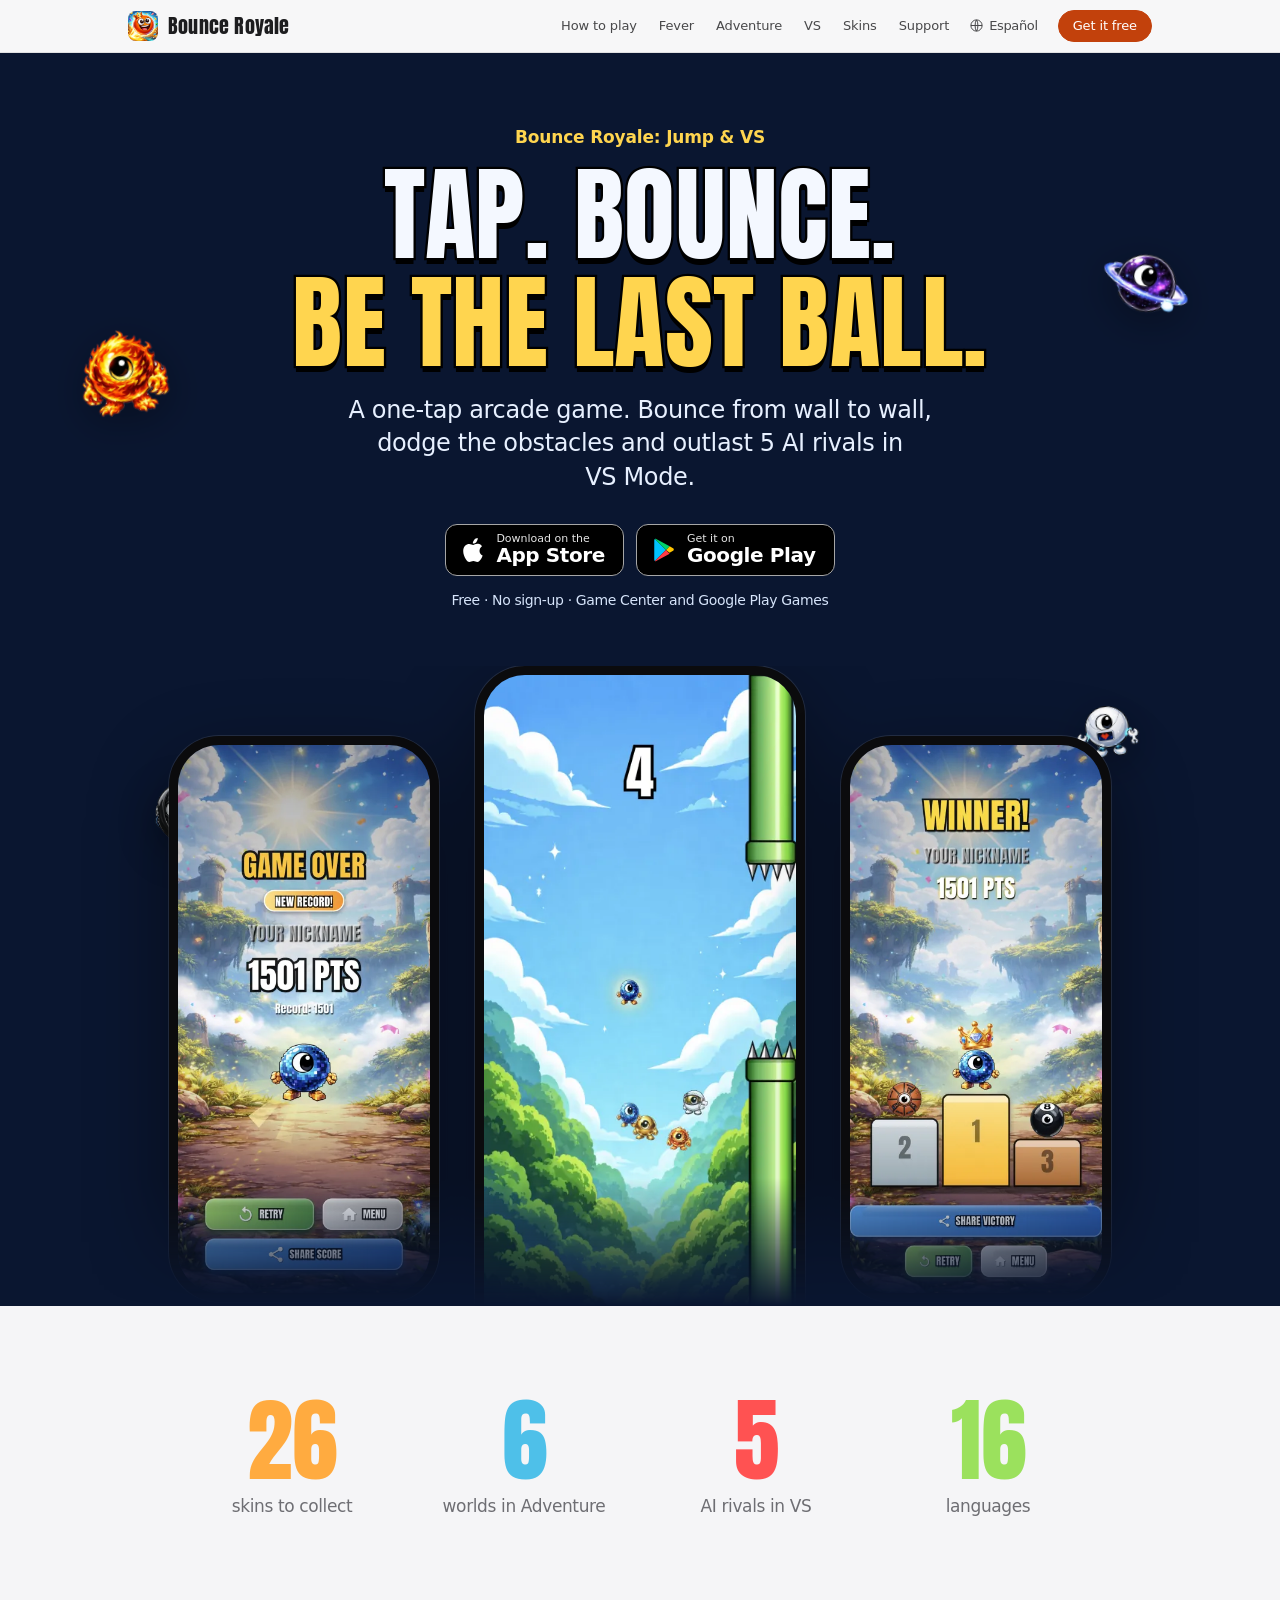
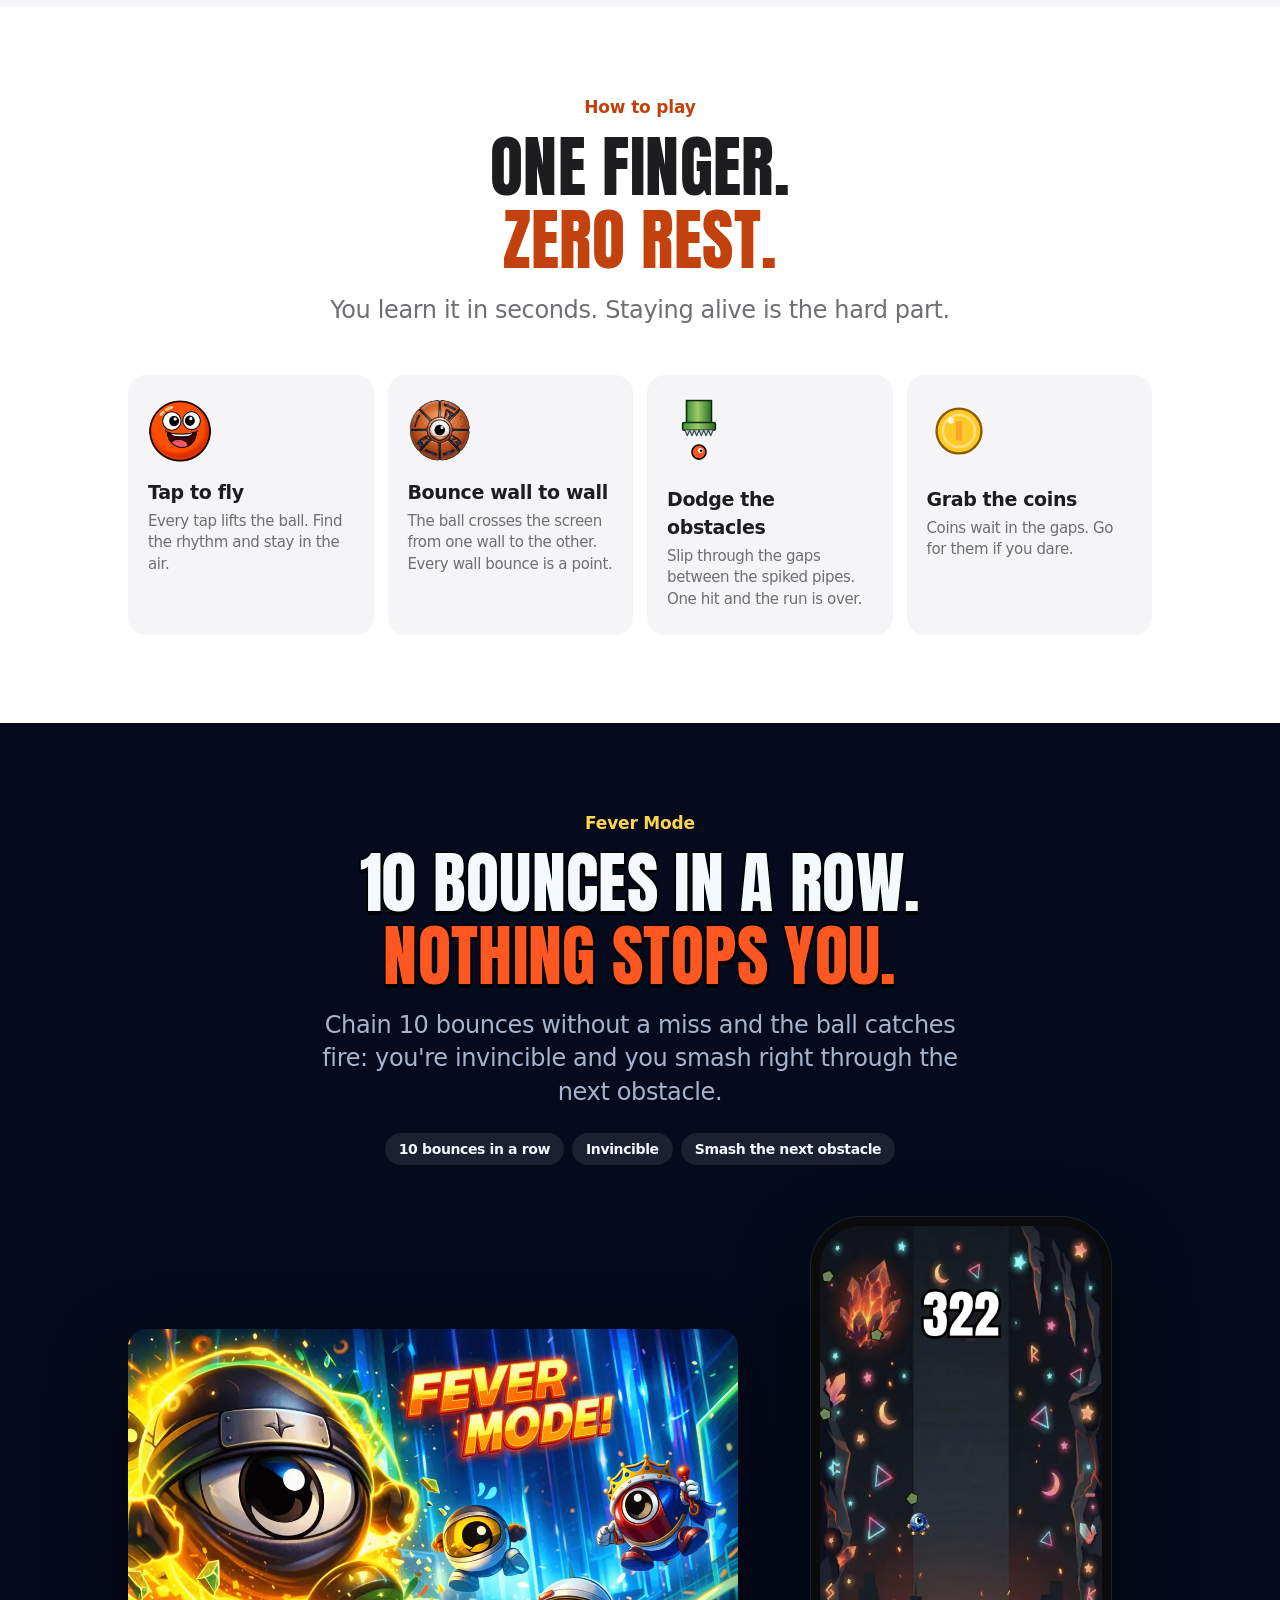
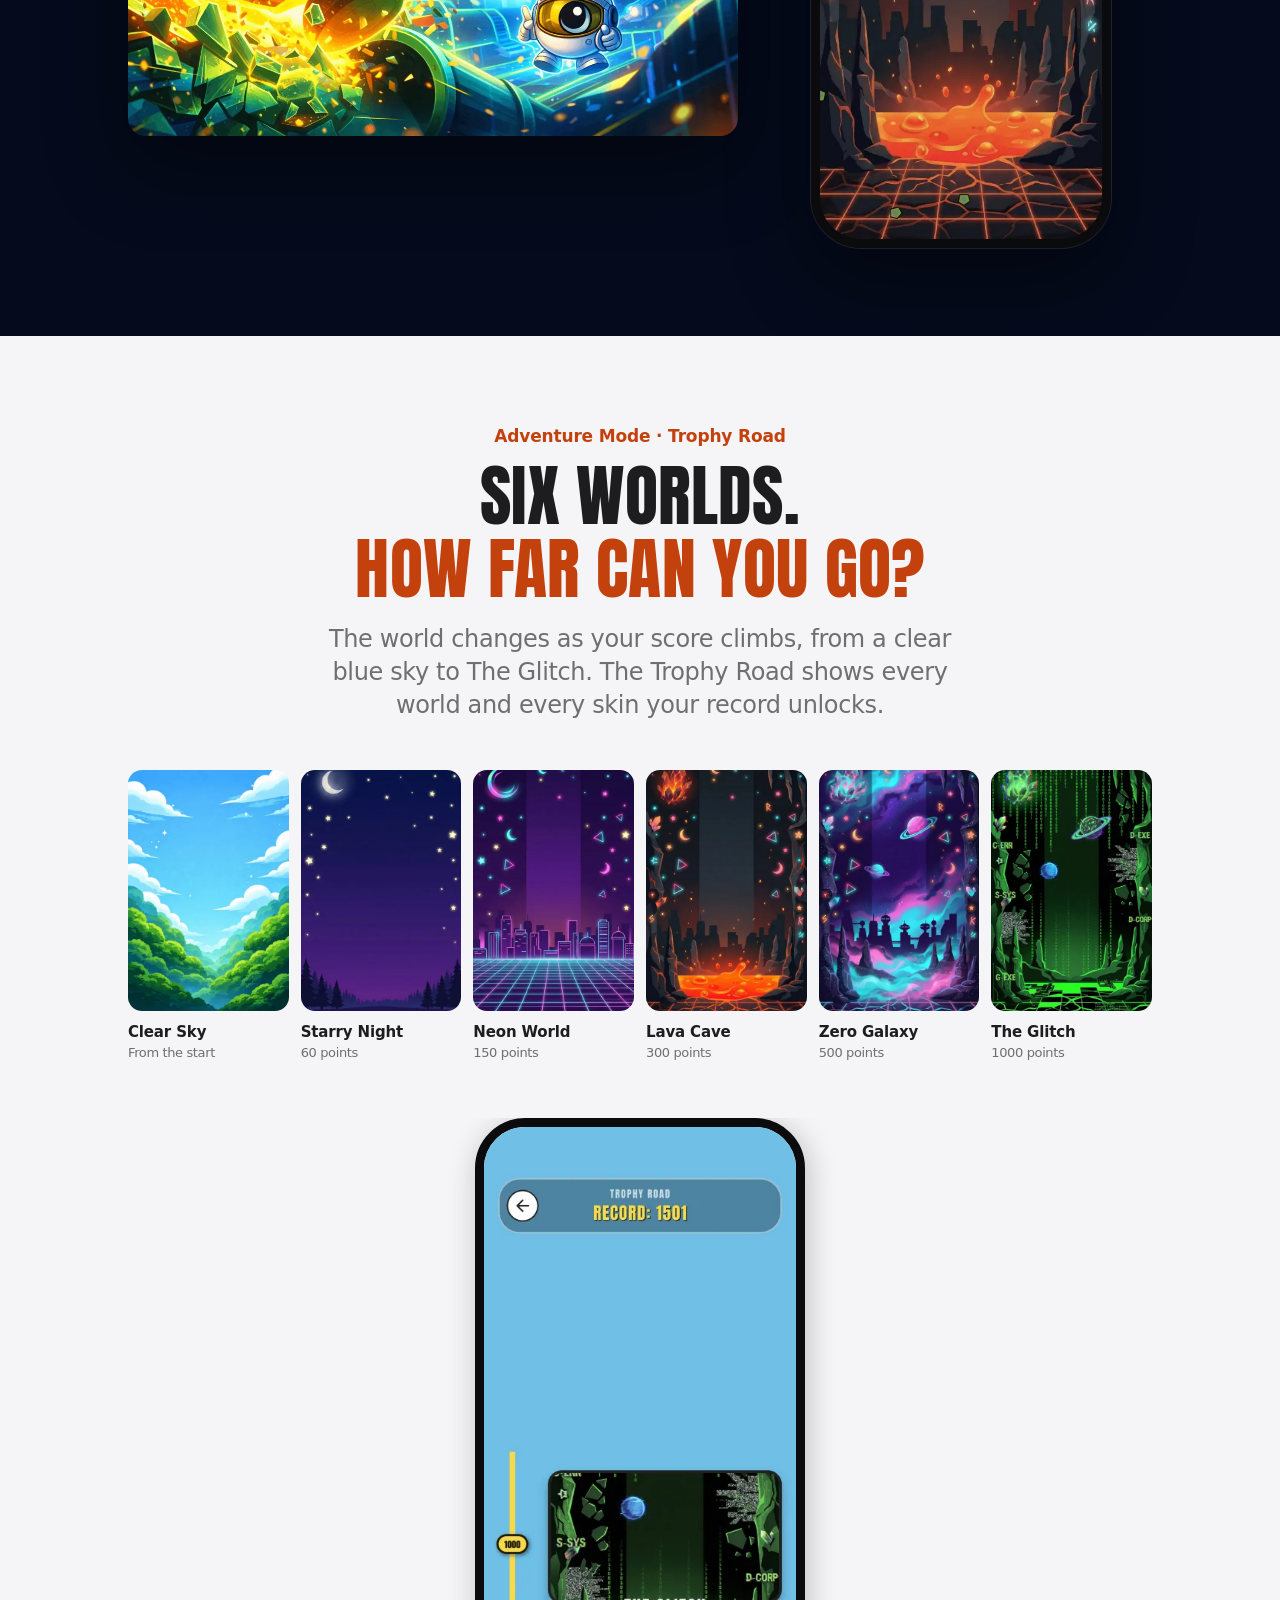
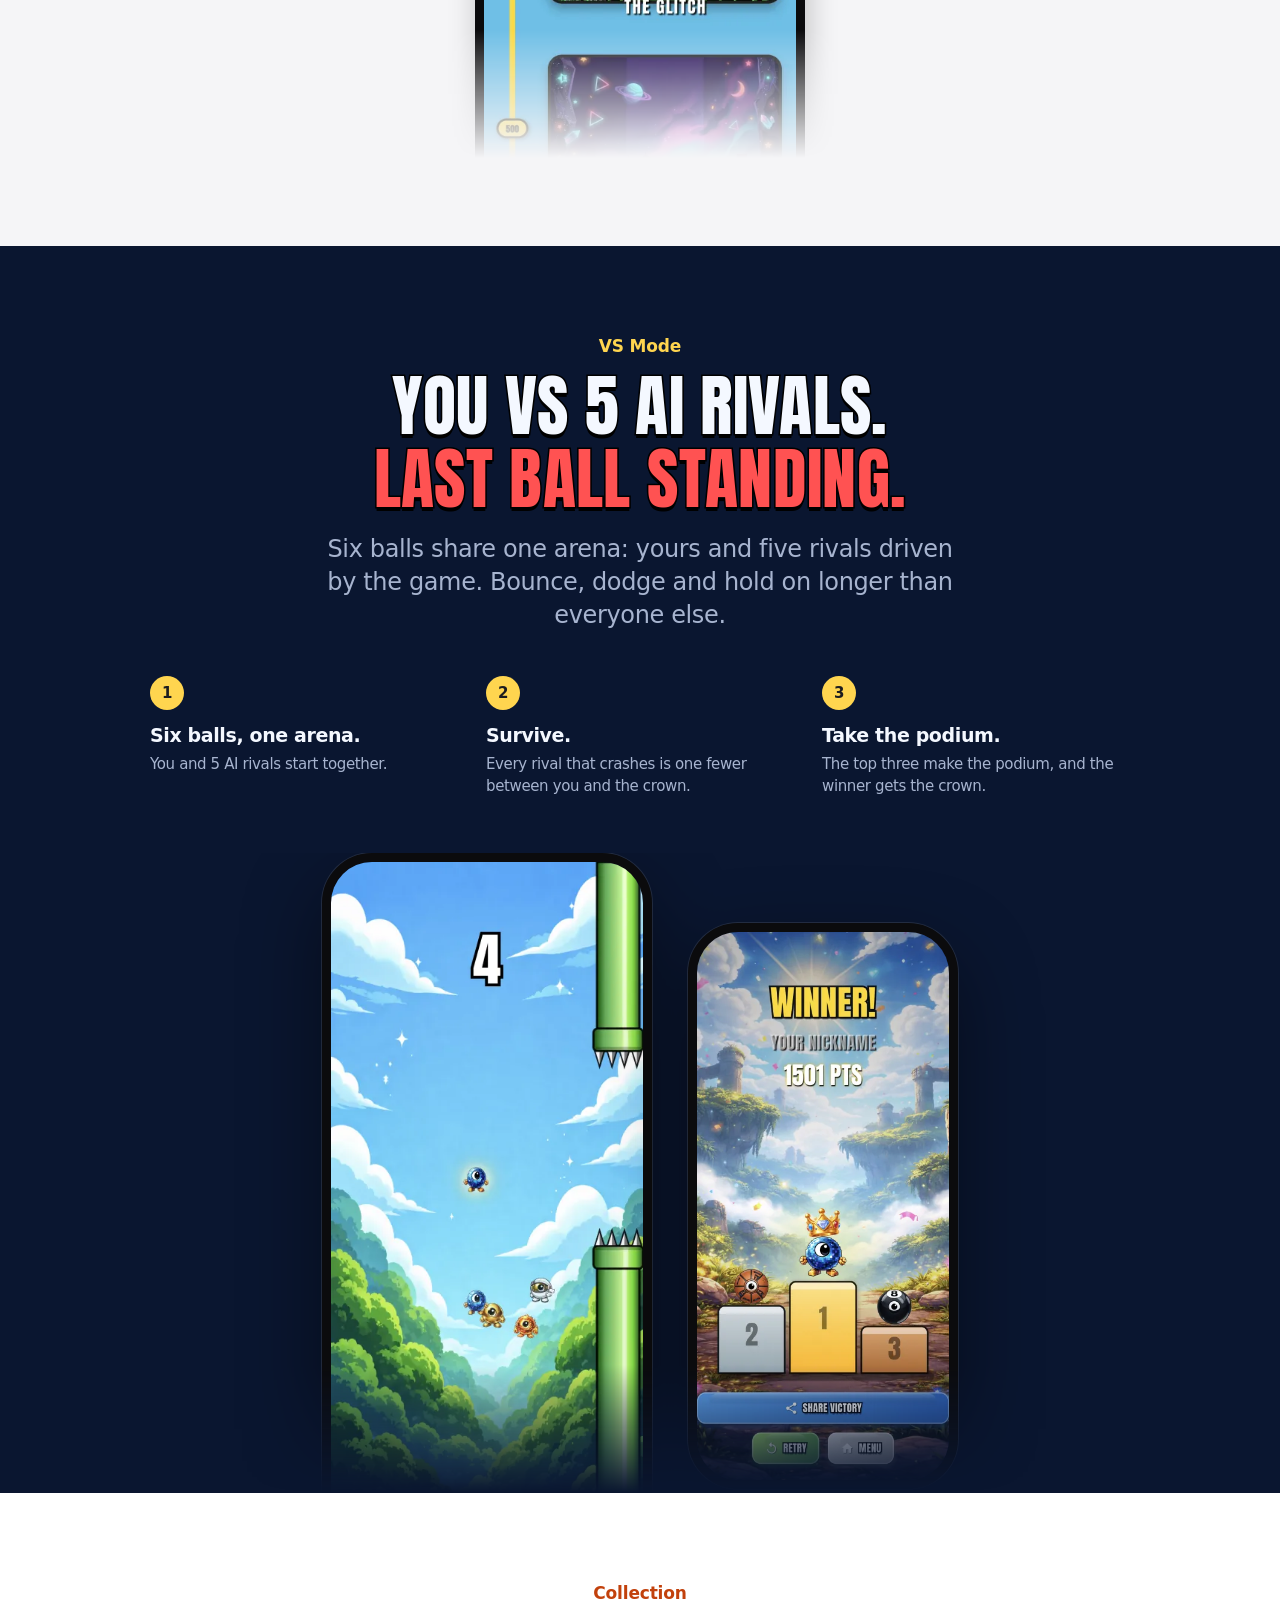
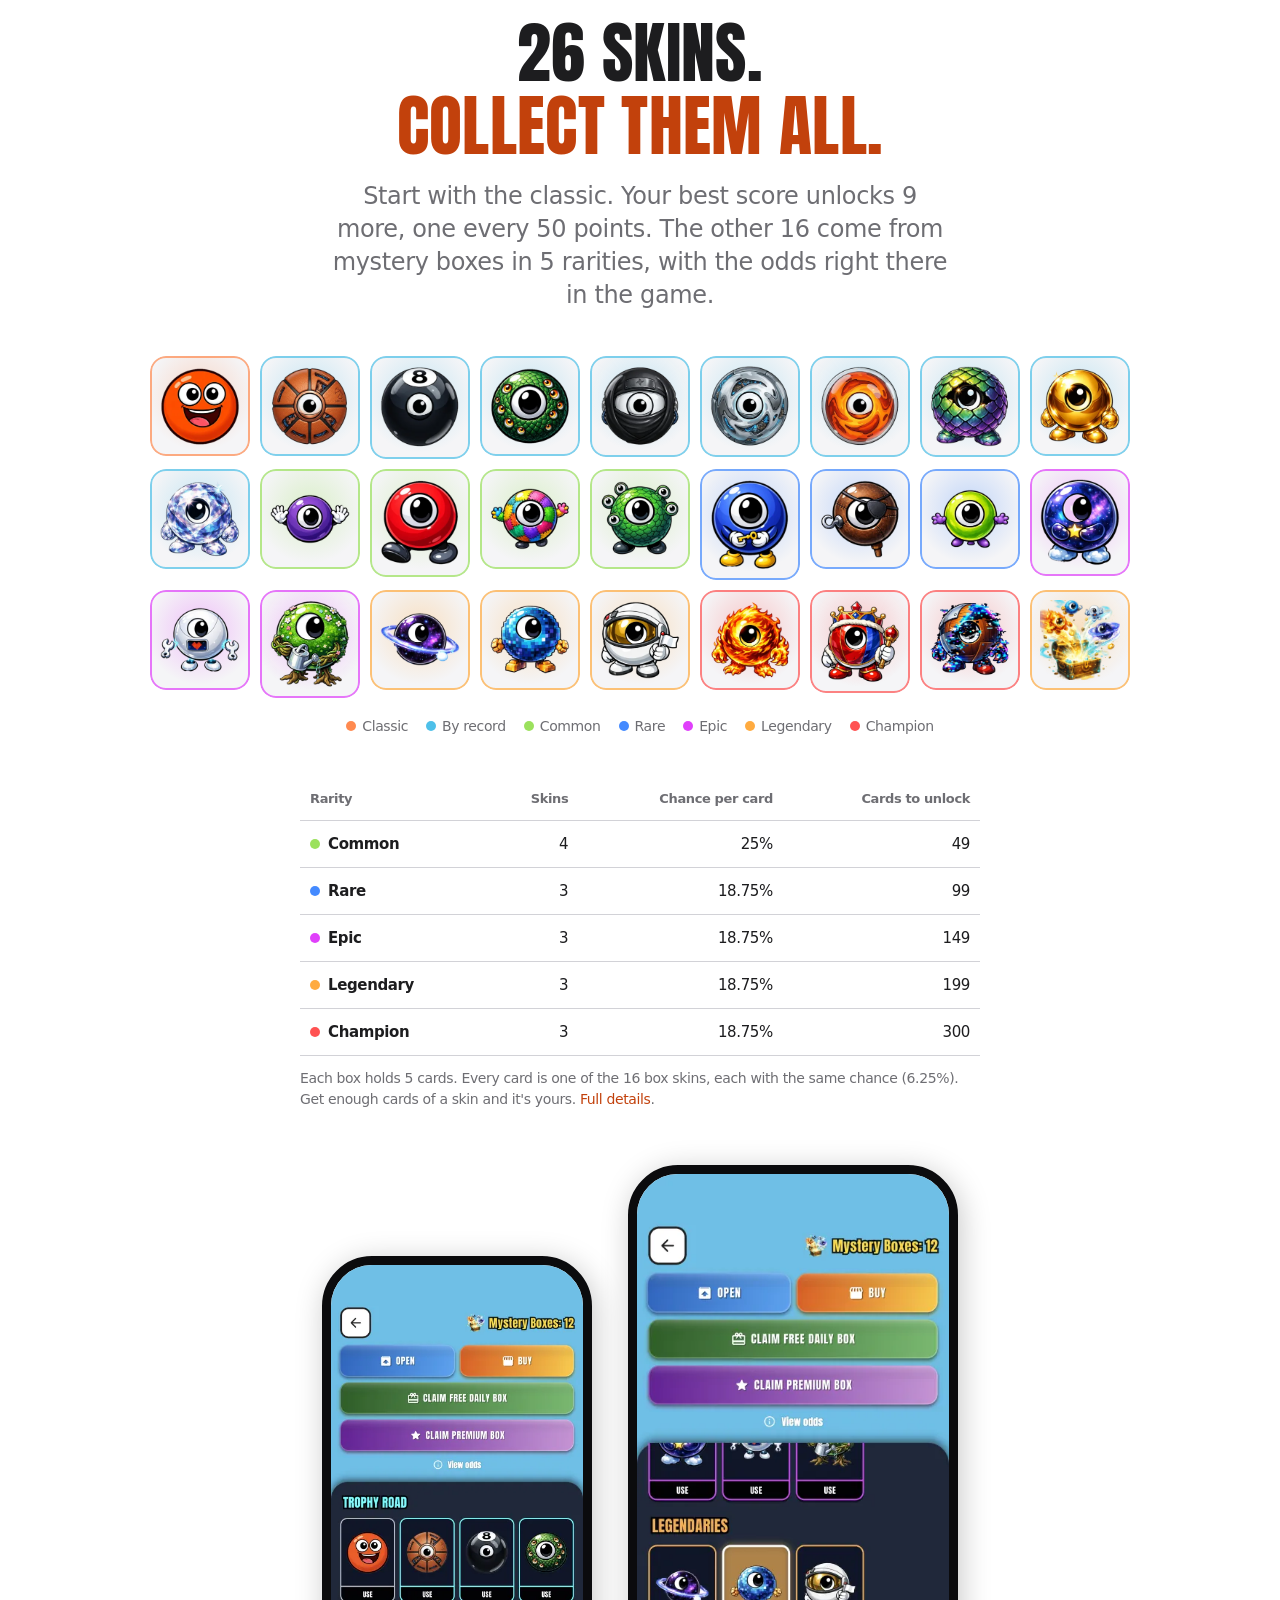
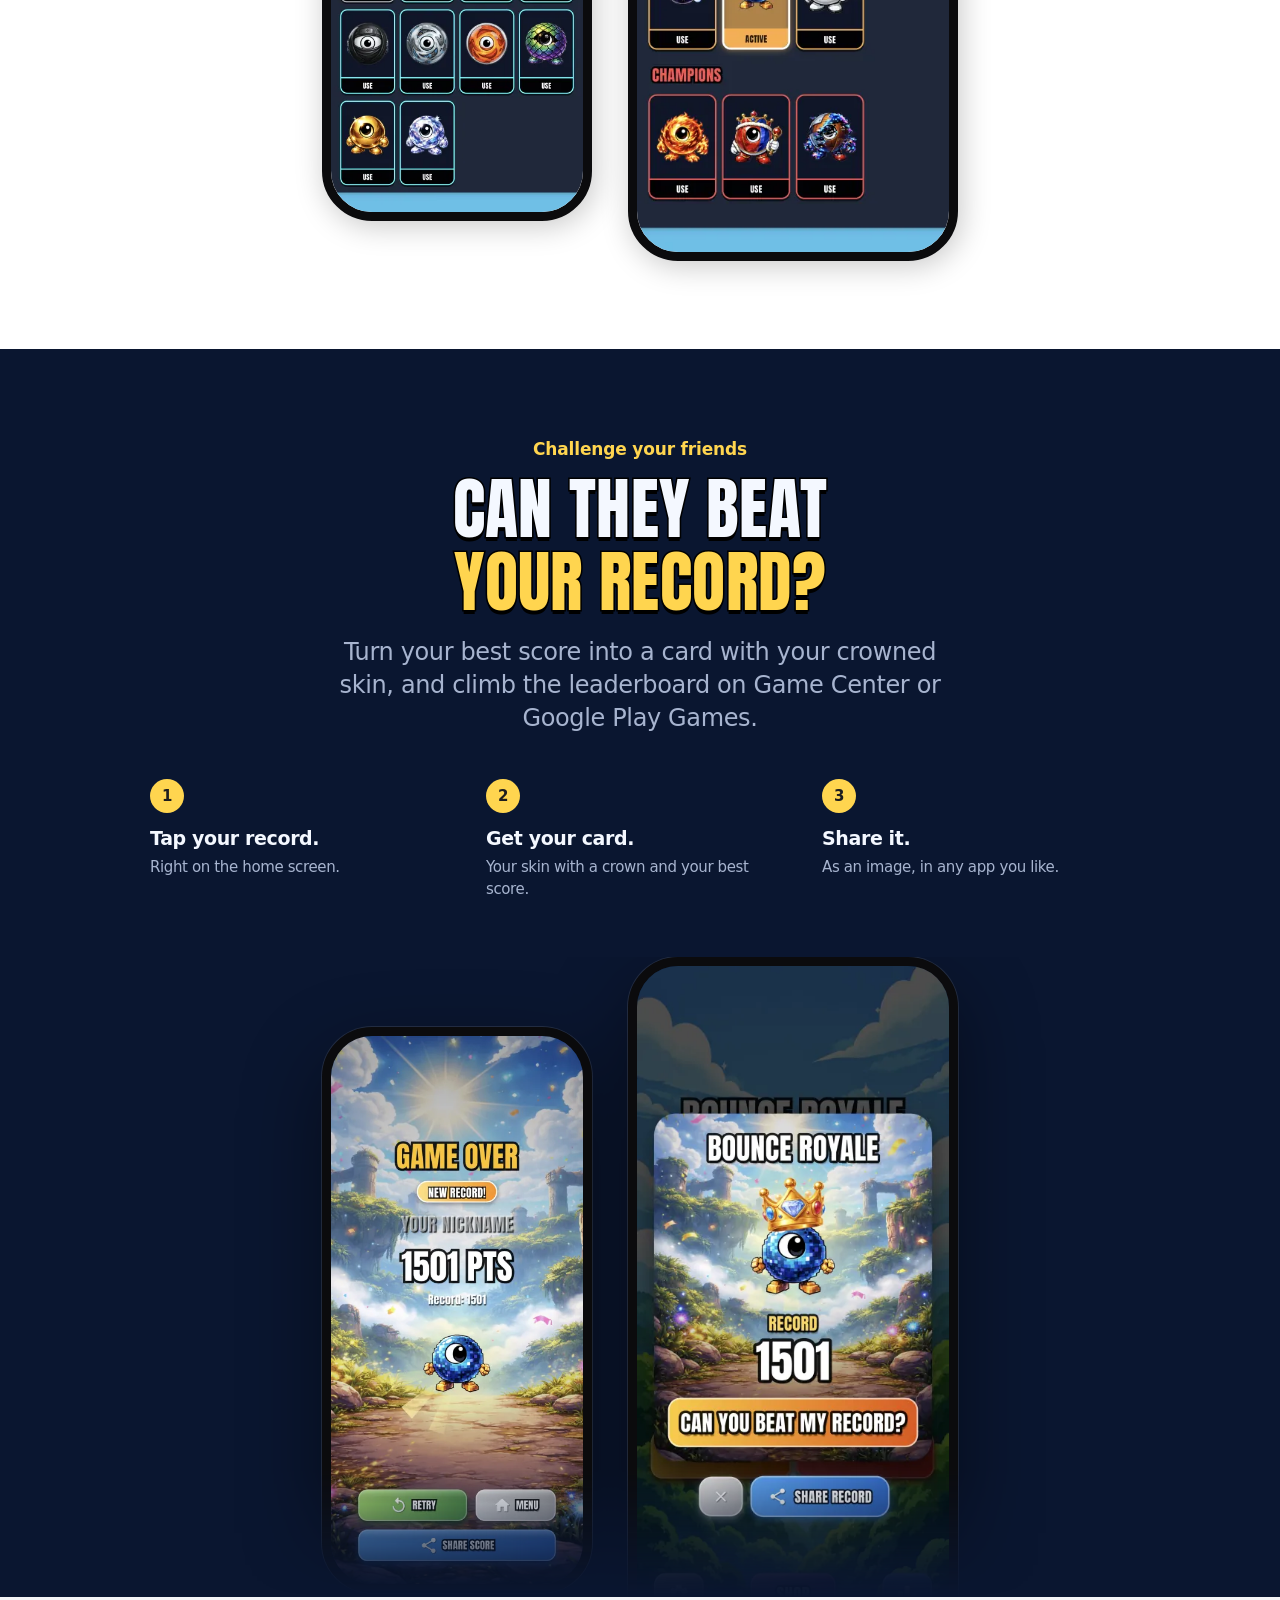
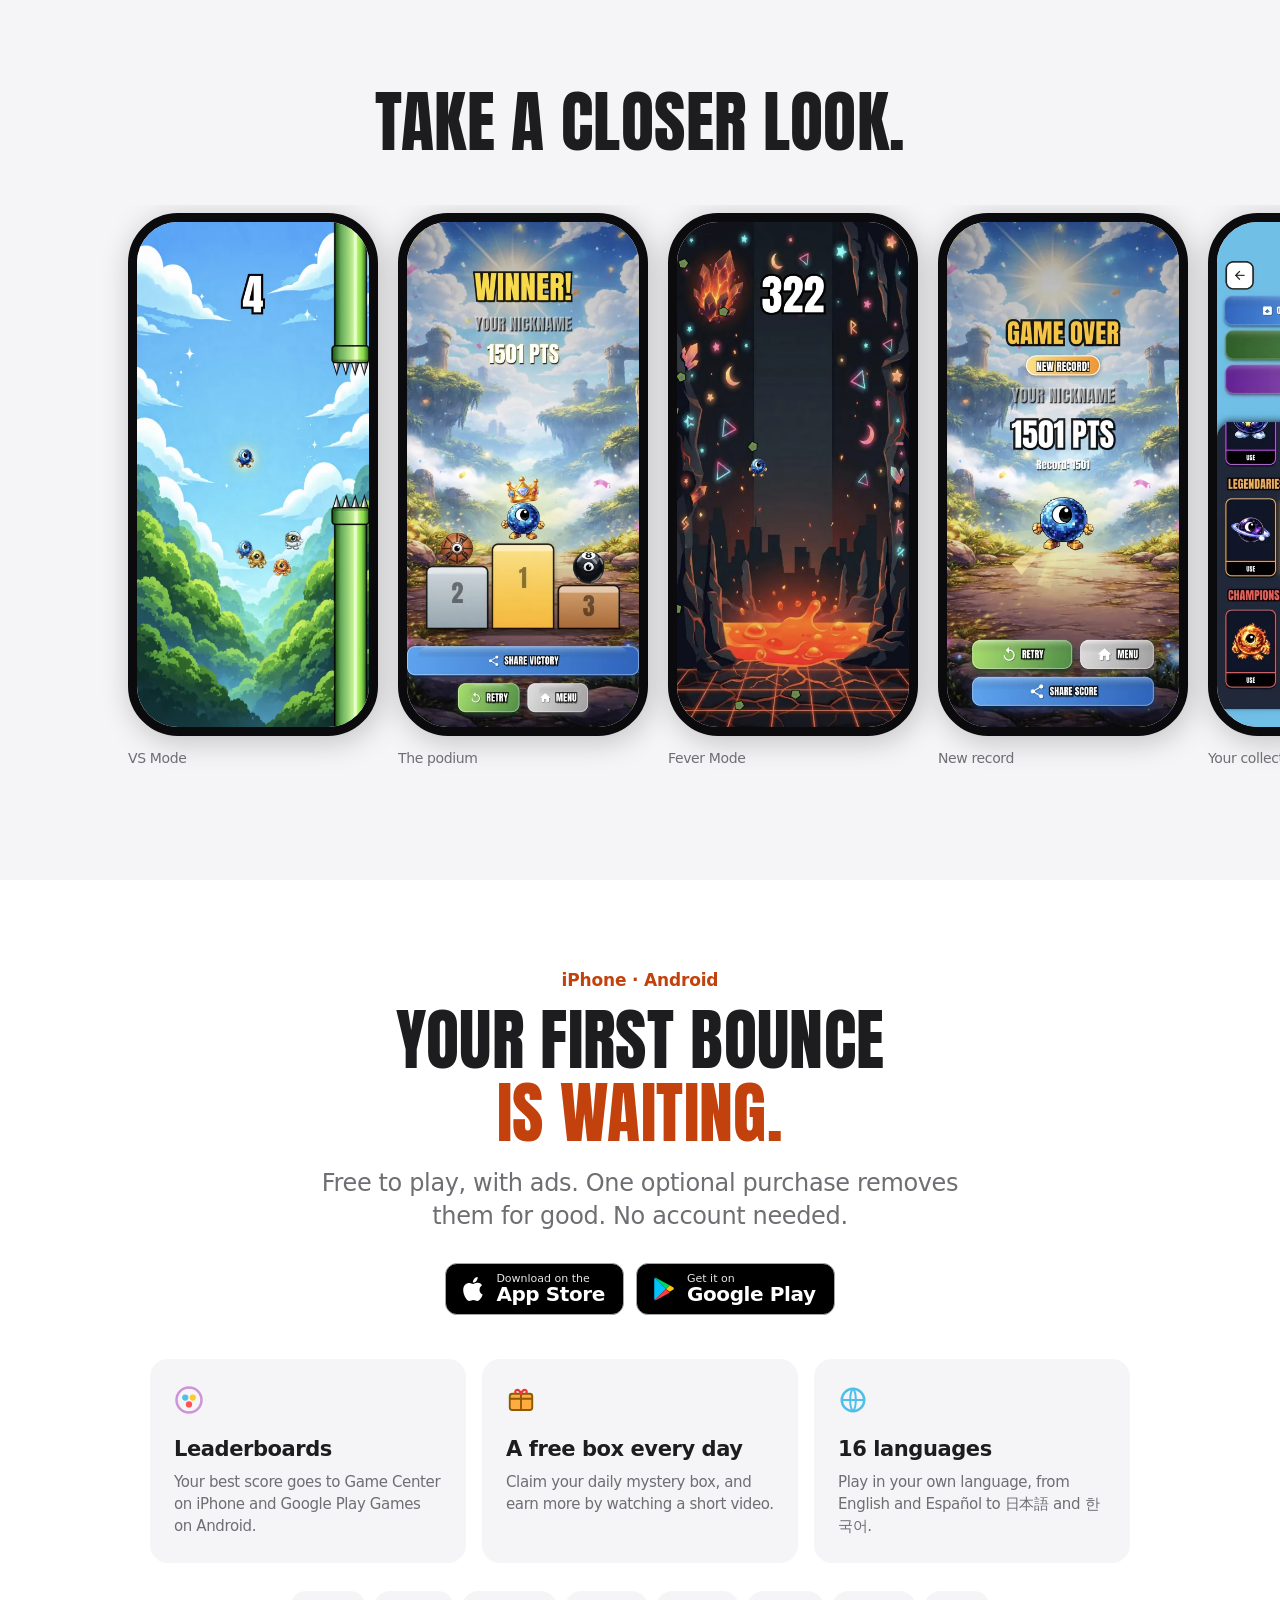
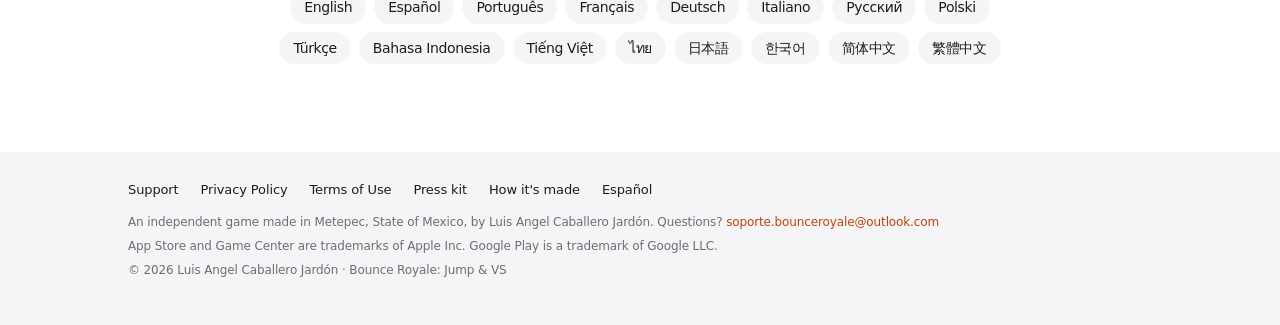
==== commit 4204606f: "Rediseño estilo Versa: EN/ES, capturas reales en 16 idiomas del juego, soporte y legales bilingües C" ====
--- a/index.html
+++ b/index.html
@@ -1,427 +1,367 @@
 <!DOCTYPE html>
-<html lang="es-MX" class="no-js">
+<html lang="en">
 <head>
-    <meta charset="UTF-8">
-    <meta name="viewport" content="width=device-width, initial-scale=1.0, viewport-fit=cover">
-    <title>Bounce Royale · Rebota, esquiva y sé la última bola en pie</title>
-    <meta name="description" content="Bounce Royale: arcade de un toque. Rebota de pared a pared, esquiva tuberías con picos, activa el Modo Fever y gana en el Modo VS contra 5 rivales. 26 skins. Gratis en iPhone y Android.">
-    <meta name="theme-color" content="#0a1630">
-    <link rel="canonical" href="https://llcaballeroll.github.io/bounce_royale_web/">
-
-    <!-- Banner inteligente de Safari en iPhone -->
-    <meta name="apple-itunes-app" content="app-id=6761583939">
-
-    <!-- Vista previa al compartir (WhatsApp, iMessage, Telegram, X, Facebook) -->
-    <meta property="og:type" content="website">
-    <meta property="og:site_name" content="Bounce Royale">
-    <meta property="og:locale" content="es_MX">
-    <meta property="og:title" content="Bounce Royale · ¿Puedes superar mi récord?">
-    <meta property="og:description" content="Arcade de un toque: rebota de pared a pared, esquiva tuberías y gana en el Modo VS. 6 mundos y 26 skins. Gratis en iPhone y Android.">
-    <meta property="og:url" content="https://llcaballeroll.github.io/bounce_royale_web/">
-    <meta property="og:image" content="https://llcaballeroll.github.io/bounce_royale_web/assets/img/og-image.jpg">
-    <meta property="og:image:width" content="1200">
-    <meta property="og:image:height" content="630">
-    <meta property="og:image:alt" content="Bounce Royale: la bola naranja con corona sobre el cielo del juego">
-    <meta name="twitter:card" content="summary_large_image">
-    <meta name="twitter:title" content="Bounce Royale · ¿Puedes superar mi récord?">
-    <meta name="twitter:description" content="Arcade de un toque. 6 mundos, Modo VS contra 5 rivales y 26 skins. Gratis en iPhone y Android.">
-    <meta name="twitter:image" content="https://llcaballeroll.github.io/bounce_royale_web/assets/img/og-image.jpg">
-
-    <link rel="icon" type="image/png" sizes="32x32" href="assets/img/favicon-32.png">
-    <link rel="icon" type="image/png" sizes="192x192" href="assets/img/icon-192.png">
-    <link rel="apple-touch-icon" href="assets/img/apple-touch-icon.png">
-
-    <link rel="preconnect" href="https://fonts.googleapis.com">
-    <link rel="preconnect" href="https://fonts.gstatic.com" crossorigin>
-    <link href="https://fonts.googleapis.com/css2?family=Anton&family=Inter:wght@400;500;600;700&display=swap" rel="stylesheet">
-    <link rel="preload" as="image" href="assets/img/game/sky.webp">
-    <link rel="stylesheet" href="css/styles.css">
-
-    <script type="application/ld+json">
-    {
-      "@context": "https://schema.org",
-      "@type": "MobileApplication",
-      "name": "Bounce Royale",
-      "operatingSystem": "iOS 15.0 o posterior, Android 7.0 o posterior",
-      "applicationCategory": "GameApplication",
-      "genre": "Arcade",
-      "softwareVersion": "1.0.2",
-      "inLanguage": ["en", "es", "pt", "fr", "de", "ru", "id", "zh", "ja", "ko"],
-      "offers": { "@type": "Offer", "price": "0", "priceCurrency": "MXN" },
-      "author": { "@type": "Person", "name": "Luis Angel Caballero Jardón" },
-      "image": "https://llcaballeroll.github.io/bounce_royale_web/assets/img/og-image.jpg",
-      "sameAs": [
-        "https://apps.apple.com/mx/app/bounce-royale-jump-vs/id6761583939",
-        "https://play.google.com/store/apps/details?id=com.luiscaballero.bounceroyale"
-      ]
-    }
-    </script>
-    <script>document.documentElement.classList.remove('no-js');</script>
+  <meta charset="utf-8">
+  <meta name="viewport" content="width=device-width, initial-scale=1, viewport-fit=cover">
+  <meta name="color-scheme" content="light dark">
+  <title>Bounce Royale: Jump &amp; VS · Tap, bounce, be the last ball</title>
+  <meta name="description" content="One-tap arcade game. Bounce wall to wall, dodge obstacles, trigger Fever Mode and win VS Mode against 5 AI rivals. 6 worlds, 26 skins, 16 languages. Free on iPhone and Android.">
+  <meta name="theme-color" content="#0a1630">
+  <meta name="apple-itunes-app" content="app-id=6761583939">
+  <link rel="canonical" href="https://llcaballeroll.github.io/bounce_royale_web/">
+  <link rel="alternate" hreflang="en" href="https://llcaballeroll.github.io/bounce_royale_web/">
+  <link rel="alternate" hreflang="es" href="https://llcaballeroll.github.io/bounce_royale_web/es/">
+  <link rel="alternate" hreflang="x-default" href="https://llcaballeroll.github.io/bounce_royale_web/">
+
+  <meta property="og:type" content="website">
+  <meta property="og:site_name" content="Bounce Royale">
+  <meta property="og:locale" content="en_US">
+  <meta property="og:locale:alternate" content="es_MX">
+  <meta property="og:title" content="Bounce Royale: Jump &amp; VS · Can you beat my record?">
+  <meta property="og:description" content="One-tap arcade: bounce wall to wall, dodge obstacles and be the last ball standing against 5 AI rivals. 6 worlds, 26 skins. Free on iPhone and Android.">
+  <meta property="og:url" content="https://llcaballeroll.github.io/bounce_royale_web/">
+  <meta property="og:image" content="https://llcaballeroll.github.io/bounce_royale_web/assets/img/og-image.jpg">
+  <meta property="og:image:width" content="1200">
+  <meta property="og:image:height" content="630">
+  <meta property="og:image:alt" content="Bounce Royale: the orange ball with a crown over the game's sky">
+  <meta name="twitter:card" content="summary_large_image">
+  <meta name="twitter:title" content="Bounce Royale: Jump &amp; VS · Can you beat my record?">
+  <meta name="twitter:description" content="One-tap arcade. 6 worlds, VS Mode against 5 AI rivals and 26 skins. Free on iPhone and Android.">
+  <meta name="twitter:image" content="https://llcaballeroll.github.io/bounce_royale_web/assets/img/og-image.jpg">
+
+  <link rel="icon" type="image/png" sizes="32x32" href="assets/img/favicon-32.png">
+  <link rel="icon" type="image/png" sizes="192x192" href="assets/img/icon-192.png">
+  <link rel="apple-touch-icon" href="assets/img/apple-touch-icon.png">
+  <link rel="preconnect" href="https://fonts.googleapis.com">
+  <link rel="preconnect" href="https://fonts.gstatic.com" crossorigin>
+  <link rel="stylesheet" href="https://fonts.googleapis.com/css2?family=Anton&amp;display=swap">
+  <link rel="stylesheet" href="css/styles.css">
+
+  <script type="application/ld+json">
+  {
+    "@context": "https://schema.org",
+    "@type": ["VideoGame", "MobileApplication"],
+    "name": "Bounce Royale: Jump & VS",
+    "alternateName": "Bounce Royale",
+    "url": "https://llcaballeroll.github.io/bounce_royale_web/",
+    "description": "One-tap arcade game: bounce wall to wall, dodge obstacles, trigger Fever Mode and be the last ball standing against 5 AI rivals.",
+    "operatingSystem": "iOS, Android",
+    "applicationCategory": "GameApplication",
+    "genre": "Arcade",
+    "playMode": "SinglePlayer",
+    "gamePlatform": ["iPhone", "Android"],
+    "inLanguage": ["en", "es", "pt", "fr", "de", "it", "ru", "pl", "tr", "id", "vi", "th", "ja", "ko", "zh-Hans", "zh-Hant"],
+    "offers": { "@type": "Offer", "price": "0", "priceCurrency": "USD" },
+    "author": { "@type": "Person", "name": "Luis Angel Caballero Jardón" },
+    "image": "https://llcaballeroll.github.io/bounce_royale_web/assets/img/og-image.jpg",
+    "screenshot": "https://llcaballeroll.github.io/bounce_royale_web/assets/img/shots/en-vs-760.webp",
+    "sameAs": [
+      "https://apps.apple.com/app/id6761583939",
+      "https://play.google.com/store/apps/details?id=com.luiscaballero.bounceroyale"
+    ]
+  }
+  </script>
 </head>
 <body>
-    <a class="skip-link" href="#contenido">Saltar al contenido</a>
-
-    <nav class="navbar" aria-label="Principal">
-        <div class="container nav-inner">
-            <a href="index.html" class="brand" aria-label="Bounce Royale, inicio">
-                <img src="assets/img/icon-192.png" alt="" width="36" height="36">
-                Bounce Royale
-            </a>
-            <div class="nav-links">
-                <a href="#como-se-juega">Cómo se juega</a>
-                <a href="#modos">Modos</a>
-                <a href="#mundos">Mundos</a>
-                <a href="#skins">Skins</a>
-                <a href="presskit.html">Press kit</a>
-            </div>
-            <a href="#descargar" class="nav-cta" data-smart-download>Descargar gratis</a>
-        </div>
+  <a class="skip-link" href="#main">Skip to content</a>
+
+  <header class="nav">
+    <nav class="wrap nav-inner" aria-label="Main">
+      <a class="brand" href="./"><img src="assets/img/icon-192.png" alt="" width="30" height="30">Bounce Royale</a>
+      <div class="nav-links">
+        <a href="#play">How to play</a>
+        <a href="#fever">Fever</a>
+        <a href="#adventure">Adventure</a>
+        <a href="#vs">VS</a>
+        <a href="#skins">Skins</a>
+        <a href="support.html">Support</a>
+      </div>
+      <a class="lang" href="es/" hreflang="es" lang="es"><svg viewBox="0 0 24 24" aria-hidden="true"><circle cx="12" cy="12" r="9"/><path d="M3 12h18M12 3c3 3 3 15 0 18M12 3c-3 3-3 15 0 18"/></svg><span>Español</span></a>
+      <a class="btn" href="#get" data-smart-download>Get it free</a>
     </nav>
-
-    <main id="contenido">
-        <!-- HERO -->
-        <header class="hero">
-            <div class="container hero-grid">
-                <div class="hero-copy reveal">
-                    <span class="eyebrow">Arcade de un toque · Gratis</span>
-                    <h1 class="outline">Rebota. Esquiva.<br><span class="gold-text">Sé la última bola.</span></h1>
-                    <p class="lead">Toca para volar y rebota de pared a pared: cada rebote es un punto. Esquiva las tuberías con picos, entra en Modo Fever y gana el Modo VS contra 5 rivales.</p>
-
-                    <div class="store-row" id="descargar">
-                        <a class="store-btn" href="https://apps.apple.com/mx/app/bounce-royale-jump-vs/id6761583939" target="_blank" rel="noopener" data-store="ios">
-                            <svg viewBox="0 0 24 24" aria-hidden="true"><path fill="currentColor" d="M16.37 1.43c0 1.14-.5 2.27-1.18 3.08-.74.9-1.99 1.57-2.99 1.57-.12 0-.23-.02-.3-.03-.01-.06-.04-.22-.04-.39 0-1.15.57-2.27 1.2-2.98.81-.94 2.15-1.64 3.25-1.68.03.13.06.28.06.43Zm4.56 15.71c-.03.07-.46 1.58-1.52 3.12-.94 1.34-1.94 2.71-3.43 2.71-1.52 0-1.9-.88-3.63-.88-1.7 0-2.3.91-3.67.91-1.38 0-2.33-1.26-3.43-2.8C4 18.38 2.97 15.57 2.97 12.92c0-4.28 2.8-6.55 5.55-6.55 1.45 0 2.67.95 3.6.95.86 0 2.22-1.01 3.9-1.01.61 0 2.89.06 4.37 2.19-.13.09-2.38 1.37-2.38 4.19 0 3.26 2.85 4.42 2.95 4.45Z"/></svg>
-                            <span><small>Descárgalo en el</small><strong>App Store</strong></span>
-                        </a>
-                        <a class="store-btn" href="https://play.google.com/store/apps/details?id=com.luiscaballero.bounceroyale&amp;hl=es_MX" target="_blank" rel="noopener" data-store="android">
-                            <svg viewBox="0 0 24 24" aria-hidden="true"><path fill="#00c3ff" d="M3.6 1.8 13.8 12 3.6 22.2c-.37-.2-.6-.6-.6-1.1V2.9c0-.5.23-.9.6-1.1Z"/><path fill="#ffc400" d="m17.2 8.6 3.2 1.8c.9.5.9 1.8 0 2.3l-3.2 1.8-3.4-2.5Z"/><path fill="#00d26a" d="M3.6 1.8c.36-.22.82-.22 1.2 0l12.4 6.8-3.4 3.4Z"/><path fill="#ff3a44" d="m13.8 12 3.4 3.4-12.4 6.8c-.38.22-.84.22-1.2 0Z"/></svg>
-                            <span><small>Disponible en</small><strong>Google Play</strong></span>
-                        </a>
-                    </div>
-
-                    <ul class="hero-facts">
-                        <li>Sin registro</li>
-                        <li>Game Center y Google Play Juegos</li>
-                        <li>10 idiomas</li>
-                    </ul>
-                </div>
-
-                <div class="hero-visual reveal">
-                    <img class="float f-crown" src="assets/img/game/items/corona.webp" alt="" width="240" height="194" aria-hidden="true">
-                    <img class="float f-a" src="assets/img/game/skins/ball_champion_01.webp" alt="" width="220" height="220" aria-hidden="true">
-                    <img class="float f-b" src="assets/img/game/skins/ball_legendary_01.webp" alt="" width="220" height="220" aria-hidden="true">
-                    <img class="float f-chest" src="assets/img/game/items/chest.webp" alt="" width="360" height="362" aria-hidden="true">
-                    <div class="phone"><img src="assets/img/shots/home.webp" alt="Pantalla de inicio de Bounce Royale con el récord y los botones Niveles, Aventura, VS y Tienda" width="600" height="1304" fetchpriority="high"></div>
-                </div>
-            </div>
-        </header>
-
-        <!-- CIFRAS -->
-        <section class="stats" aria-label="El juego en cifras">
-            <div class="container">
-                <div class="stats-grid reveal">
-                    <div class="stat"><b class="sky-text">6</b><span>mundos en Aventura</span></div>
-                    <div class="stat"><b class="red-text">5</b><span>rivales en el Modo VS</span></div>
-                    <div class="stat"><b class="gold-text">26</b><span>skins coleccionables</span></div>
-                    <div class="stat"><b class="orange-text">10</b><span>idiomas</span></div>
-                </div>
-            </div>
-        </section>
-
-        <!-- CÓMO SE JUEGA -->
-        <section id="como-se-juega">
-            <div class="container">
-                <div class="section-head reveal">
-                    <span class="eyebrow">Cómo se juega</span>
-                    <h2>Un dedo. <span class="orange-text">Cero descanso.</span></h2>
-                    <p>Se aprende en segundos: toca la pantalla para volar y deja que la bola rebote de un lado al otro. Lo difícil es no tocar nada más.</p>
-                </div>
-
-                <div class="rules">
-                    <article class="rule reveal">
-                        <img class="art" src="assets/img/game/skins/ball_default.webp" alt="" width="220" height="219" loading="lazy">
-                        <span class="num">01</span>
-                        <h3>Toca y vuela</h3>
-                        <p>Cada toque impulsa la bola hacia arriba. Encuentra el ritmo para mantenerte en el aire.</p>
-                        <div class="tags"><span class="tag sky">Un solo toque</span></div>
-                    </article>
-                    <article class="rule reveal">
-                        <img class="art" src="assets/img/game/skins/ball_level_01.webp" alt="" width="220" height="217" loading="lazy">
-                        <span class="num">02</span>
-                        <h3>Rebota y suma</h3>
-                        <p>La bola va de pared a pared, de izquierda a derecha. Cada vez que rebota en una pared ganas un punto.</p>
-                        <div class="tags"><span class="tag good">+1 por rebote</span></div>
-                    </article>
-                    <article class="rule reveal">
-                        <svg class="art" viewBox="12 -2 56 82" aria-hidden="true">
-                            <defs><linearGradient id="pipe" x1="0" x2="1"><stop offset="0" stop-color="#3f8f3a"/><stop offset=".45" stop-color="#9ccc65"/><stop offset="1" stop-color="#2e6b2a"/></linearGradient></defs>
-                            <rect x="24" y="0" width="32" height="34" fill="url(#pipe)" stroke="#0c2a0a" stroke-width="2"/>
-                            <rect x="19" y="28" width="42" height="10" rx="2" fill="url(#pipe)" stroke="#0c2a0a" stroke-width="2"/>
-                            <path d="M22 38l3 7 3-7 3 7 3-7 3 7 3-7 3 7 3-7 3 7 3-7 3 7 3-7" fill="#cfd8dc" stroke="#37474f" stroke-width="1.5" stroke-linejoin="round"/>
-                            <circle cx="40" cy="66" r="9" fill="#ff5722" stroke="#000" stroke-width="2"/><circle cx="42" cy="64" r="3.2" fill="#fff"/><circle cx="42.6" cy="64.4" r="1.6" fill="#000"/>
-                        </svg>
-                        <span class="num">03</span>
-                        <h3>Esquiva las tuberías</h3>
-                        <p>Pasa por los huecos entre las tuberías verdes con picos. Un choque y se acaba la partida.</p>
-                        <div class="tags"><span class="tag bad">Tubería: fin</span><span class="tag bad">Piso o techo: fin</span></div>
-                    </article>
-                    <article class="rule reveal">
-                        <svg class="art" viewBox="0 0 80 80" aria-hidden="true">
-                            <circle cx="40" cy="40" r="28" fill="#ffca28" stroke="#8d5a00" stroke-width="3"/>
-                            <circle cx="40" cy="40" r="20" fill="none" stroke="#ffe082" stroke-width="3"/>
-                            <path d="M36 28h8v24h-8z" fill="#f9a825"/>
-                            <circle cx="30" cy="27" r="4" fill="#fff8e1" opacity=".85"/>
-                        </svg>
-                        <span class="num">04</span>
-                        <h3>Atrapa monedas</h3>
-                        <p>Durante la partida aparecen monedas. Muchas están en los huecos: arriésgate a ir por ellas.</p>
-                        <div class="tags"><span class="tag gold">Riesgo y recompensa</span></div>
-                    </article>
-                </div>
-
-                <article class="fever reveal">
-                    <img src="assets/img/key-art.webp" alt="Arte del Modo Fever: una bola ninja envuelta en fuego destroza una tubería" width="1200" height="800" loading="lazy">
-                    <div class="copy">
-                        <span class="eyebrow">Modo Fever</span>
-                        <h3 class="outline">10 rebotes seguidos y nada te detiene.</h3>
-                        <p>Encadena 10 rebotes consecutivos y la bola entra en Modo Fever: atraviesa las tuberías y las hace pedazos. Cada tubería destrozada vale 2 puntos.</p>
-                        <div class="tags"><span class="tag gold">10 rebotes seguidos</span><span class="tag good">+2 por tubería destrozada</span></div>
-                    </div>
-                </article>
-            </div>
-        </section>
-
-        <!-- MODOS -->
-        <section id="modos" class="band">
-            <div class="container">
-                <div class="section-head reveal">
-                    <span class="eyebrow">Dos modos de juego</span>
-                    <h2>Solo contra el récord<br>o <span class="red-text">contra 5 rivales.</span></h2>
-                    <p>En Aventura juegas a llegar lo más lejos posible. En VS compartes la arena y gana quien aguante más.</p>
-                </div>
-                <div class="modes">
-                    <article class="mode adventure reveal">
-                        <div>
-                            <span class="eyebrow">Modo Aventura</span>
-                            <h3>Cada récord te lleva <span class="sky-text">más lejos.</span></h3>
-                            <p>Juegas solo y el mundo cambia mientras sumas puntos en la partida: a los 60, 150, 300, 500 y 1000 puntos el fondo se transforma. Son 6 mundos en total.</p>
-                            <div class="tags"><span class="tag sky">6 mundos</span><span class="tag gold">Tu récord, tu meta</span></div>
-                        </div>
-                        <div class="phone"><img src="assets/img/shots/playing.webp" alt="Partida en el Modo Aventura: la bola vuela entre tuberías verdes con picos" width="600" height="1304" loading="lazy"></div>
-                    </article>
-                    <article class="mode vs reveal">
-                        <div>
-                            <span class="eyebrow">Modo VS</span>
-                            <h3>Última bola <span class="red-text">en pie.</span></h3>
-                            <p>Seis bolas en la misma arena: tú y 5 rivales controlados por el juego. Esquiva, rebota y resiste. Al final, un podio con los 3 primeros y corona para el ganador.</p>
-                            <div class="tags"><span class="vs-badge">VS</span><span class="tag bad">6 bolas, 1 ganador</span><span class="tag gold">Podio y corona</span></div>
-                        </div>
-                        <div class="phone"><img src="assets/img/shots/vs_podium.webp" alt="Podio del Modo VS con los tres primeros lugares y la corona del ganador" width="600" height="1304" loading="lazy"></div>
-                    </article>
-                </div>
-            </div>
-        </section>
-
-        <!-- MUNDOS -->
-        <section id="mundos">
-            <div class="container">
-                <div class="worlds-layout">
-                    <div>
-                        <div class="section-head left reveal">
-                            <span class="eyebrow">Camino de trofeos</span>
-                            <h2>6 mundos. <span class="gold-text">¿Hasta dónde llegas?</span></h2>
-                            <p>En el Modo Aventura el escenario cambia con los puntos de cada partida. En la pantalla del Camino de trofeos ves los mundos y las skins que vas abriendo con tu récord.</p>
-                        </div>
-                        <div class="worlds reveal">
-                            <figure class="world"><img src="assets/img/game/worlds/n_1.webp" alt="Mundo Cielo Claro: cielo azul con nubes y bosque" width="420" height="630" loading="lazy"><figcaption><b>Cielo Claro</b><span>Desde el inicio</span></figcaption></figure>
-                            <figure class="world"><img src="assets/img/game/worlds/n_2.webp" alt="Mundo Noche Estelar" width="420" height="753" loading="lazy"><figcaption><b>Noche Estelar</b><span>60 puntos</span></figcaption></figure>
-                            <figure class="world"><img src="assets/img/game/worlds/n_3.webp" alt="Mundo Neón" width="420" height="753" loading="lazy"><figcaption><b>Mundo Neón</b><span>150 puntos</span></figcaption></figure>
-                            <figure class="world"><img src="assets/img/game/worlds/n_4.webp" alt="Mundo Cueva de Lava" width="420" height="753" loading="lazy"><figcaption><b>Cueva de Lava</b><span>300 puntos</span></figcaption></figure>
-                            <figure class="world"><img src="assets/img/game/worlds/n_5.webp" alt="Mundo Galaxia Cero" width="420" height="753" loading="lazy"><figcaption><b>Galaxia Cero</b><span>500 puntos</span></figcaption></figure>
-                            <figure class="world final"><img src="assets/img/game/worlds/n_6.webp" alt="Mundo El Glitch" width="420" height="753" loading="lazy"><figcaption><b>El Glitch</b><span>1000 puntos</span></figcaption></figure>
-                        </div>
-                    </div>
-                    <figure class="worlds-phone reveal">
-                        <div class="phone"><img src="assets/img/shots/levels.webp" alt="Pantalla Camino de trofeos con los mundos El Glitch y Galaxia Cero" width="600" height="1304" loading="lazy"></div>
-                        <figcaption>Camino de trofeos</figcaption>
-                    </figure>
-                </div>
-            </div>
-        </section>
-
-        <!-- GALERÍA -->
-        <section id="galeria" class="band">
-            <div class="container">
-                <div class="section-head reveal">
-                    <span class="eyebrow">Capturas reales</span>
-                    <h2>Así se ve en tu teléfono.</h2>
-                    <p>Capturas tomadas del juego en iPhone, tal cual.</p>
-                </div>
-                <div class="shots reveal" tabindex="0" aria-label="Capturas del juego">
-                    <figure class="shot"><div class="phone"><img src="assets/img/shots/playing2.webp" alt="Partida en curso con el marcador en 18 y una moneda junto a la tubería" width="600" height="1304" loading="lazy"></div><figcaption>La partida</figcaption></figure>
-                    <figure class="shot"><div class="phone"><img src="assets/img/shots/gameover_record.webp" alt="Fin del juego con el aviso de nuevo récord y botones para reintentar y compartir" width="600" height="1304" loading="lazy"></div><figcaption>¡Nuevo récord!</figcaption></figure>
-                    <figure class="shot"><div class="phone"><img src="assets/img/shots/shop.webp" alt="Tienda con cajas misteriosas, caja diaria gratis y video por caja" width="600" height="1304" loading="lazy"></div><figcaption>Cajas misteriosas</figcaption></figure>
-                    <figure class="shot"><div class="phone"><img src="assets/img/shots/shop_skins.webp" alt="Colección de skins comunes y raras en la tienda" width="600" height="1304" loading="lazy"></div><figcaption>Tu colección</figcaption></figure>
-                    <figure class="shot"><div class="phone"><img src="assets/img/shots/odds.webp" alt="Ventana de probabilidades de las cajas misteriosas" width="600" height="1304" loading="lazy"></div><figcaption>Probabilidades a la vista</figcaption></figure>
-                </div>
-                <p class="scroll-hint">Desliza para ver más capturas →</p>
-            </div>
-        </section>
-
-        <!-- SKINS -->
-        <section id="skins" class="skins-section">
-            <div class="container skins-layout">
-                <div class="reveal">
-                    <span class="eyebrow">Colección</span>
-                    <h2>26 skins para<br><span class="gold-text">tu bola.</span></h2>
-                    <p>Empiezas con la clásica. Tu mejor puntuación desbloquea 9 skins de nivel, una cada 50 puntos (de 50 a 450). Las otras 16 salen de cajas misteriosas: cada caja trae 5 cartas y, al juntar las necesarias, la skin es tuya.</p>
-                    <div class="rarity-list" role="table" aria-label="Rarezas de las skins de caja">
-                        <div class="rarity head" role="row"><b role="columnheader">Rareza</b><span role="columnheader">Cartas</span><em role="columnheader">Por carta</em></div>
-                        <div class="rarity" role="row" style="--c:var(--r-common)"><b role="cell">Común (4)</b><span role="cell">49 cartas</span><em role="cell">25 %</em></div>
-                        <div class="rarity" role="row" style="--c:var(--r-rare)"><b role="cell">Rara (3)</b><span role="cell">99 cartas</span><em role="cell">18.75 %</em></div>
-                        <div class="rarity" role="row" style="--c:var(--r-epic)"><b role="cell">Épica (3)</b><span role="cell">149 cartas</span><em role="cell">18.75 %</em></div>
-                        <div class="rarity" role="row" style="--c:var(--r-legendary)"><b role="cell">Legendaria (3)</b><span role="cell">199 cartas</span><em role="cell">18.75 %</em></div>
-                        <div class="rarity" role="row" style="--c:var(--r-champion)"><b role="cell">Campeona (3)</b><span role="cell">300 cartas</span><em role="cell">18.75 %</em></div>
-                    </div>
-                    <p class="note">Cada carta puede ser cualquiera de las 16 skins de caja con la misma probabilidad (6.25 % cada una), y el juego te las muestra en «Ver probabilidades». Hay una caja gratis cada día y hasta 5 cajas más al día por ver un video. <a href="terms.html#cajas">Más detalles</a>.</p>
-                </div>
-                <div class="reveal">
-                    <div class="skins-grid" aria-label="Las 26 skins del juego">
-                        <div class="skin" style="--c:#ff8a50"><img src="assets/img/game/skins/ball_default.webp" alt="Skin clásica" width="220" height="219" loading="lazy"></div>
-                        <div class="skin" style="--c:var(--r-level)"><img src="assets/img/game/skins/ball_level_01.webp" alt="Skin de nivel: Bola de Baloncesto, 50 puntos" width="220" height="217" loading="lazy"></div>
-                        <div class="skin" style="--c:var(--r-level)"><img src="assets/img/game/skins/ball_level_02.webp" alt="Skin de nivel: Bola 8 Mágica, 100 puntos" width="220" height="220" loading="lazy"></div>
-                        <div class="skin" style="--c:var(--r-level)"><img src="assets/img/game/skins/ball_level_03.webp" alt="Skin de nivel: Ojo de Monstruo, 150 puntos" width="220" height="220" loading="lazy"></div>
-                        <div class="skin" style="--c:var(--r-level)"><img src="assets/img/game/skins/ball_level_04.webp" alt="Skin de nivel: Bola Ninja, 200 puntos" width="220" height="220" loading="lazy"></div>
-                        <div class="skin" style="--c:var(--r-level)"><img src="assets/img/game/skins/ball_level_05.webp" alt="Skin de nivel: Cyborg Ball, 250 puntos" width="220" height="220" loading="lazy"></div>
-                        <div class="skin" style="--c:var(--r-level)"><img src="assets/img/game/skins/ball_level_06.webp" alt="Skin de nivel: Núcleo de Fuego, 300 puntos" width="220" height="220" loading="lazy"></div>
-                        <div class="skin" style="--c:var(--r-level)"><img src="assets/img/game/skins/ball_level_07.webp" alt="Skin de nivel: Huevo de Dragón, 350 puntos" width="220" height="220" loading="lazy"></div>
-                        <div class="skin" style="--c:var(--r-level)"><img src="assets/img/game/skins/ball_level_08.webp" alt="Skin de nivel: Bola de Oro Puro, 400 puntos" width="220" height="220" loading="lazy"></div>
-                        <div class="skin" style="--c:var(--r-level)"><img src="assets/img/game/skins/ball_level_09.webp" alt="Skin de nivel: Diamante Supremo, 450 puntos" width="220" height="220" loading="lazy"></div>
-                        <div class="skin" style="--c:var(--r-common)"><img src="assets/img/game/skins/ball_common_01.webp" alt="Skin común" width="220" height="138" loading="lazy"></div>
-                        <div class="skin" style="--c:var(--r-common)"><img src="assets/img/game/skins/ball_common_02.webp" alt="Skin común" width="220" height="220" loading="lazy"></div>
-                        <div class="skin" style="--c:var(--r-common)"><img src="assets/img/game/skins/ball_common_03.webp" alt="Skin común" width="220" height="220" loading="lazy"></div>
-                        <div class="skin" style="--c:var(--r-common)"><img src="assets/img/game/skins/ball_common_04.webp" alt="Skin común" width="220" height="220" loading="lazy"></div>
-                        <div class="skin" style="--c:var(--r-rare)"><img src="assets/img/game/skins/ball_rare_01.webp" alt="Skin rara" width="220" height="220" loading="lazy"></div>
-                        <div class="skin" style="--c:var(--r-rare)"><img src="assets/img/game/skins/ball_rare_02.webp" alt="Skin rara" width="220" height="220" loading="lazy"></div>
-                        <div class="skin" style="--c:var(--r-rare)"><img src="assets/img/game/skins/ball_rare_03.webp" alt="Skin rara" width="220" height="220" loading="lazy"></div>
-                        <div class="skin" style="--c:var(--r-epic)"><img src="assets/img/game/skins/ball_epic_01.webp" alt="Skin épica" width="220" height="220" loading="lazy"></div>
-                        <div class="skin" style="--c:var(--r-epic)"><img src="assets/img/game/skins/ball_epic_02.webp" alt="Skin épica" width="220" height="220" loading="lazy"></div>
-                        <div class="skin" style="--c:var(--r-epic)"><img src="assets/img/game/skins/ball_epic_03.webp" alt="Skin épica" width="220" height="220" loading="lazy"></div>
-                        <div class="skin" style="--c:var(--r-legendary)"><img src="assets/img/game/skins/ball_legendary_01.webp" alt="Skin legendaria" width="220" height="220" loading="lazy"></div>
-                        <div class="skin" style="--c:var(--r-legendary)"><img src="assets/img/game/skins/ball_legendary_02.webp" alt="Skin legendaria" width="220" height="220" loading="lazy"></div>
-                        <div class="skin" style="--c:var(--r-legendary)"><img src="assets/img/game/skins/ball_legendary_03.webp" alt="Skin legendaria" width="220" height="220" loading="lazy"></div>
-                        <div class="skin" style="--c:var(--r-champion)"><img src="assets/img/game/skins/ball_champion_01.webp" alt="Skin campeona" width="220" height="220" loading="lazy"></div>
-                        <div class="skin" style="--c:var(--r-champion)"><img src="assets/img/game/skins/ball_champion_02.webp" alt="Skin campeona" width="220" height="220" loading="lazy"></div>
-                        <div class="skin" style="--c:var(--r-champion)"><img src="assets/img/game/skins/ball_champion_03.webp" alt="Skin campeona" width="220" height="220" loading="lazy"></div>
-                        <div class="box-tile"><img src="assets/img/game/items/chest.webp" alt="" width="360" height="362" loading="lazy"><div><b>Cajas misteriosas</b><span>5 cartas por caja · 16 skins posibles</span></div></div>
-                    </div>
-                    <div class="legend" aria-hidden="true">
-                        <span><i style="--c:#ff8a50"></i>Clásica</span>
-                        <span><i style="--c:var(--r-level)"></i>De nivel</span>
-                        <span><i style="--c:var(--r-common)"></i>Común</span>
-                        <span><i style="--c:var(--r-rare)"></i>Rara</span>
-                        <span><i style="--c:var(--r-epic)"></i>Épica</span>
-                        <span><i style="--c:var(--r-legendary)"></i>Legendaria</span>
-                        <span><i style="--c:var(--r-champion)"></i>Campeona</span>
-                    </div>
-                </div>
-            </div>
-        </section>
-
-        <!-- RANKING Y COMPARTIR -->
-        <section id="compite">
-            <div class="container">
-                <div class="split">
-                    <article class="panel reveal">
-                        <span class="eyebrow">Ranking</span>
-                        <h3>Sube en la tabla <span class="gold-text">de récords.</span></h3>
-                        <p>Tu mejor puntuación se publica en el ranking de tu plataforma. No necesitas crear una cuenta en el juego.</p>
-                        <div class="services">
-                            <div class="service">
-                                <svg viewBox="0 0 24 24" aria-hidden="true"><circle cx="12" cy="12" r="10" fill="none" stroke="#ce93d8" stroke-width="2"/><circle cx="9" cy="10" r="2.5" fill="#4ec0e9"/><circle cx="15" cy="10" r="2.5" fill="#ffca28"/><circle cx="12" cy="15.5" r="2.5" fill="#ff5252"/></svg>
-                                <span><b>Game Center</b>En iPhone.</span>
-                            </div>
-                            <div class="service">
-                                <svg viewBox="0 0 24 24" aria-hidden="true"><rect x="2" y="6" width="20" height="12" rx="6" fill="none" stroke="#66bb6a" stroke-width="2"/><path d="M7 10v4M5 12h4" stroke="#66bb6a" stroke-width="2" stroke-linecap="round"/><circle cx="16" cy="11" r="1.3" fill="#66bb6a"/><circle cx="18" cy="13" r="1.3" fill="#66bb6a"/></svg>
-                                <span><b>Google Play Juegos</b>En Android. Solo se pide iniciar sesión cuando tocas el botón de ranking.</span>
-                            </div>
-                        </div>
-                        <div class="langs" aria-label="Idiomas disponibles">
-                            <span class="tag">Español</span><span class="tag">English</span><span class="tag">Português</span><span class="tag">Français</span><span class="tag">Deutsch</span><span class="tag">Русский</span><span class="tag">Bahasa Indonesia</span><span class="tag">中文</span><span class="tag">日本語</span><span class="tag">한국어</span>
-                        </div>
-                        <div class="goal">
-                            <img src="assets/img/game/worlds/n_6.webp" alt="El mundo El Glitch" width="420" height="753" loading="lazy">
-                            <p><b>El Glitch</b>El último mundo del Modo Aventura aparece a los 1000 puntos. ¿Quién de tus amigos lo ve primero?</p>
-                        </div>
-                    </article>
-                    <article class="panel reveal">
-                        <span class="eyebrow">Reta a tus amigos</span>
-                        <h3>¿Pueden superar <span class="orange-text">tu récord?</span></h3>
-                        <ol class="share-steps">
-                            <li>En el inicio, toca tu récord.</li>
-                            <li>Aparece una tarjeta con tu skin coronada y tu mejor puntuación.</li>
-                            <li>Compártela como imagen por WhatsApp, Telegram o la app que quieras.</li>
-                        </ol>
-                        <p style="margin-top:1rem;">Al terminar una partida también tienes botones para compartir tu puntuación.</p>
-                        <div class="share-media"><img class="card-img" src="assets/img/game/share-card.webp" alt="Tarjeta para compartir: BOUNCE ROYALE, la skin con corona, récord 1287 y la frase ¿Puedes superar mi récord?" width="640" height="809" loading="lazy"></div>
-                    </article>
-                </div>
-            </div>
-        </section>
-
-        <!-- CTA FINAL -->
-        <section class="final-cta">
-            <div class="container">
-                <div class="final-card reveal">
-                    <img class="hero-ball" src="assets/img/game/items/icon-art.webp" alt="" width="520" height="520" loading="lazy">
-                    <h2 class="outline">Tu primer rebote te espera.</h2>
-                    <p>Gratis, sin registro y listo en segundos. Las compras son opcionales y los anuncios se pueden quitar con una compra única.</p>
-                    <div class="store-row">
-                        <a class="store-btn" href="https://apps.apple.com/mx/app/bounce-royale-jump-vs/id6761583939" target="_blank" rel="noopener">
-                            <svg viewBox="0 0 24 24" aria-hidden="true"><path fill="currentColor" d="M16.37 1.43c0 1.14-.5 2.27-1.18 3.08-.74.9-1.99 1.57-2.99 1.57-.12 0-.23-.02-.3-.03-.01-.06-.04-.22-.04-.39 0-1.15.57-2.27 1.2-2.98.81-.94 2.15-1.64 3.25-1.68.03.13.06.28.06.43Zm4.56 15.71c-.03.07-.46 1.58-1.52 3.12-.94 1.34-1.94 2.71-3.43 2.71-1.52 0-1.9-.88-3.63-.88-1.7 0-2.3.91-3.67.91-1.38 0-2.33-1.26-3.43-2.8C4 18.38 2.97 15.57 2.97 12.92c0-4.28 2.8-6.55 5.55-6.55 1.45 0 2.67.95 3.6.95.86 0 2.22-1.01 3.9-1.01.61 0 2.89.06 4.37 2.19-.13.09-2.38 1.37-2.38 4.19 0 3.26 2.85 4.42 2.95 4.45Z"/></svg>
-                            <span><small>Descárgalo en el</small><strong>App Store</strong></span>
-                        </a>
-                        <a class="store-btn" href="https://play.google.com/store/apps/details?id=com.luiscaballero.bounceroyale&amp;hl=es_MX" target="_blank" rel="noopener">
-                            <svg viewBox="0 0 24 24" aria-hidden="true"><path fill="#00c3ff" d="M3.6 1.8 13.8 12 3.6 22.2c-.37-.2-.6-.6-.6-1.1V2.9c0-.5.23-.9.6-1.1Z"/><path fill="#ffc400" d="m17.2 8.6 3.2 1.8c.9.5.9 1.8 0 2.3l-3.2 1.8-3.4-2.5Z"/><path fill="#00d26a" d="M3.6 1.8c.36-.22.82-.22 1.2 0l12.4 6.8-3.4 3.4Z"/><path fill="#ff3a44" d="m13.8 12 3.4 3.4-12.4 6.8c-.38.22-.84.22-1.2 0Z"/></svg>
-                            <span><small>Disponible en</small><strong>Google Play</strong></span>
-                        </a>
-                    </div>
-                </div>
-            </div>
-        </section>
-    </main>
-
-    <footer>
-        <div class="container">
-            <div class="footer-grid">
-                <div class="footer-about">
-                    <a href="index.html" class="brand"><img src="assets/img/icon-192.png" alt="" width="36" height="36">Bounce Royale</a>
-                    <p>Un juego independiente hecho en Metepec, Estado de México, por Luis Angel Caballero Jardón.</p>
-                </div>
-                <div>
-                    <h4>Juego</h4>
-                    <ul>
-                        <li><a href="https://apps.apple.com/mx/app/bounce-royale-jump-vs/id6761583939" target="_blank" rel="noopener">App Store</a></li>
-                        <li><a href="https://play.google.com/store/apps/details?id=com.luiscaballero.bounceroyale&amp;hl=es_MX" target="_blank" rel="noopener">Google Play</a></li>
-                        <li><a href="presskit.html">Press kit</a></li>
-                        <li><a href="technical.html">Ficha técnica</a></li>
-                    </ul>
-                </div>
-                <div>
-                    <h4>Ayuda y legal</h4>
-                    <ul>
-                        <li><a href="mailto:luis.caballero1199@outlook.com?subject=Soporte%20-%20Bounce%20Royale">Soporte</a></li>
-                        <li><a href="privacy.html">Política de privacidad</a></li>
-                        <li><a href="terms.html">Términos y condiciones</a></li>
-                    </ul>
-                </div>
-            </div>
-            <div class="footer-bottom">
-                <span>© 2026 Luis Angel Caballero Jardón. Todos los derechos reservados.</span>
-                <span>App Store y Game Center son marcas de Apple Inc. Google Play es una marca de Google LLC.</span>
-            </div>
-        </div>
-    </footer>
-
-    <script src="js/site.js" defer></script>
+  </header>
+
+  <main id="main">
+    <!-- Hero -->
+    <section class="tile dark hero" aria-labelledby="hero-title">
+      <div class="hero-skins" aria-hidden="true">
+        <img class="s1" src="assets/img/game/skins/ball_champion_01.webp" alt="" width="220" height="220">
+        <img class="s2" src="assets/img/game/skins/ball_legendary_01.webp" alt="" width="220" height="220">
+        <img class="s3" src="assets/img/game/skins/ball_level_04.webp" alt="" width="220" height="220">
+        <img class="s4" src="assets/img/game/skins/ball_epic_02.webp" alt="" width="220" height="220">
+      </div>
+      <div class="wrap">
+        <p class="eyebrow">Bounce Royale: Jump &amp; VS</p>
+        <h1 id="hero-title" class="display">Tap. Bounce.<br><span class="c-gold">Be the last ball.</span></h1>
+        <p class="lead">A one-tap arcade game. Bounce from wall to wall, dodge the obstacles and outlast 5 AI rivals in VS Mode.</p>
+        <div class="stores">
+          <a class="store" href="https://apps.apple.com/app/id6761583939" target="_blank" rel="noopener" data-store="ios">
+            <svg viewBox="0 0 24 24" aria-hidden="true"><path fill="currentColor" d="M16.37 1.43c0 1.14-.5 2.27-1.18 3.08-.74.9-1.99 1.57-2.99 1.57-.12 0-.23-.02-.3-.03-.01-.06-.04-.22-.04-.39 0-1.15.57-2.27 1.2-2.98.81-.94 2.15-1.64 3.25-1.68.03.13.06.28.06.43Zm4.56 15.71c-.03.07-.46 1.58-1.52 3.12-.94 1.34-1.94 2.71-3.43 2.71-1.52 0-1.9-.88-3.63-.88-1.7 0-2.3.91-3.67.91-1.38 0-2.33-1.26-3.43-2.8C4 18.38 2.97 15.57 2.97 12.92c0-4.28 2.8-6.55 5.55-6.55 1.45 0 2.67.95 3.6.95.86 0 2.22-1.01 3.9-1.01.61 0 2.89.06 4.37 2.19-.13.09-2.38 1.37-2.38 4.19 0 3.26 2.85 4.42 2.95 4.45Z"/></svg>
+            <span><small>Download on the</small><strong>App Store</strong></span>
+          </a>
+          <a class="store" href="https://play.google.com/store/apps/details?id=com.luiscaballero.bounceroyale" target="_blank" rel="noopener" data-store="android">
+            <svg viewBox="0 0 24 24" aria-hidden="true"><path fill="#00c3ff" d="M3.6 1.8 13.8 12 3.6 22.2c-.37-.2-.6-.6-.6-1.1V2.9c0-.5.23-.9.6-1.1Z"/><path fill="#ffc400" d="m17.2 8.6 3.2 1.8c.9.5.9 1.8 0 2.3l-3.2 1.8-3.4-2.5Z"/><path fill="#00d26a" d="M3.6 1.8c.36-.22.82-.22 1.2 0l12.4 6.8-3.4 3.4Z"/><path fill="#ff3a44" d="m13.8 12 3.4 3.4-12.4 6.8c-.38.22-.84.22-1.2 0Z"/></svg>
+            <span><small>Get it on</small><strong>Google Play</strong></span>
+          </a>
+        </div>
+        <p class="fineprint">Free · No sign-up · Game Center and Google Play Games</p>
+      </div>
+      <div class="stage crop">
+        <img class="screen side" src="assets/img/shots/en-record-420.webp" alt="Game over screen with a new record of 1500 points" width="420" height="913" loading="lazy">
+        <img class="screen" src="assets/img/shots/en-vs-760.webp" srcset="assets/img/shots/en-vs-420.webp 420w, assets/img/shots/en-vs-760.webp 760w" sizes="(max-width: 640px) 78vw, 330px" alt="A match in progress: the ball flies between green pipes with spikes" width="760" height="1652" fetchpriority="high">
+        <img class="screen side" src="assets/img/shots/en-podium-420.webp" alt="VS Mode podium with the crowned winner" width="420" height="913" loading="lazy">
+      </div>
+    </section>
+
+    <!-- Cifras -->
+    <section class="tile alt pad-b" aria-label="The game in numbers">
+      <div class="wrap">
+        <div class="facts reveal">
+          <div class="f1"><b>26</b><span>skins to collect</span></div>
+          <div class="f2"><b>6</b><span>worlds in Adventure</span></div>
+          <div class="f3"><b>5</b><span>AI rivals in VS</span></div>
+          <div class="f4"><b>16</b><span>languages</span></div>
+        </div>
+      </div>
+    </section>
+
+    <!-- Cómo se juega -->
+    <section id="play" class="tile pad-b" aria-labelledby="play-title">
+      <div class="wrap">
+        <p class="eyebrow">How to play</p>
+        <h2 id="play-title" class="headline reveal">One finger.<br><span class="c-orange">Zero rest.</span></h2>
+        <p class="lead reveal">You learn it in seconds. Staying alive is the hard part.</p>
+        <ol class="rules reveal">
+          <li>
+            <img class="art" src="assets/img/game/skins/ball_default.webp" alt="" width="220" height="219" loading="lazy">
+            <strong>Tap to fly</strong>
+            <span>Every tap lifts the ball. Find the rhythm and stay in the air.</span>
+          </li>
+          <li>
+            <img class="art" src="assets/img/game/skins/ball_level_01.webp" alt="" width="220" height="217" loading="lazy">
+            <strong>Bounce wall to wall</strong>
+            <span>The ball crosses the screen from one wall to the other. Every wall bounce is a point.</span>
+          </li>
+          <li>
+            <svg class="art" viewBox="12 -2 56 82" aria-hidden="true"><defs><linearGradient id="pipe" x1="0" x2="1"><stop offset="0" stop-color="#3f8f3a"/><stop offset=".45" stop-color="#9ccc65"/><stop offset="1" stop-color="#2e6b2a"/></linearGradient></defs><rect x="24" y="0" width="32" height="34" fill="url(#pipe)" stroke="#0c2a0a" stroke-width="2"/><rect x="19" y="28" width="42" height="10" rx="2" fill="url(#pipe)" stroke="#0c2a0a" stroke-width="2"/><path d="M22 38l3 7 3-7 3 7 3-7 3 7 3-7 3 7 3-7 3 7 3-7 3 7 3-7" fill="#cfd8dc" stroke="#37474f" stroke-width="1.5" stroke-linejoin="round"/><circle cx="40" cy="66" r="9" fill="#ff5722" stroke="#000" stroke-width="2"/><circle cx="42" cy="64" r="3.2" fill="#fff"/><circle cx="42.6" cy="64.4" r="1.6" fill="#000"/></svg>
+            <strong>Dodge the obstacles</strong>
+            <span>Slip through the gaps between the spiked pipes. One hit and the run is over.</span>
+          </li>
+          <li>
+            <svg class="art" viewBox="0 0 80 80" aria-hidden="true"><circle cx="40" cy="40" r="28" fill="#ffca28" stroke="#8d5a00" stroke-width="3"/><circle cx="40" cy="40" r="20" fill="none" stroke="#ffe082" stroke-width="3"/><path d="M36 28h8v24h-8z" fill="#f9a825"/><circle cx="30" cy="27" r="4" fill="#fff8e1" opacity=".85"/></svg>
+            <strong>Grab the coins</strong>
+            <span>Coins wait in the gaps. Go for them if you dare.</span>
+          </li>
+        </ol>
+      </div>
+    </section>
+
+    <!-- Modo Fiebre -->
+    <section id="fever" class="tile dark deep pad-b" aria-labelledby="fever-title">
+      <div class="wrap">
+        <p class="eyebrow">Fever Mode</p>
+        <h2 id="fever-title" class="headline reveal">10 bounces in a row.<br><span class="c-orange">Nothing stops you.</span></h2>
+        <p class="lead reveal">Chain 10 bounces without a miss and the ball catches fire: you're invincible and you smash right through the next obstacle.</p>
+        <div class="chips reveal"><span class="chip">10 bounces in a row</span><span class="chip">Invincible</span><span class="chip">Smash the next obstacle</span></div>
+        <div class="feature reveal">
+          <img class="art" src="assets/img/key-art.webp" alt="Fever Mode artwork: a ninja ball wrapped in fire smashes a pipe" width="1200" height="800" loading="lazy">
+          <img class="screen" src="assets/img/shots/en-fever-760.webp" srcset="assets/img/shots/en-fever-420.webp 420w, assets/img/shots/en-fever-760.webp 760w" sizes="(max-width: 760px) 78vw, 300px" alt="A run in progress with the score at 18 and a coin next to a pipe" width="760" height="1652" loading="lazy">
+        </div>
+      </div>
+    </section>
+
+    <!-- Modo Aventura -->
+    <section id="adventure" class="tile alt pad-b" aria-labelledby="adventure-title">
+      <div class="wrap">
+        <p class="eyebrow">Adventure Mode · Trophy Road</p>
+        <h2 id="adventure-title" class="headline reveal">Six worlds.<br><span class="c-orange">How far can you go?</span></h2>
+        <p class="lead reveal">The world changes as your score climbs, from a clear blue sky to The Glitch. The Trophy Road shows every world and every skin your record unlocks.</p>
+        <ul class="worlds reveal">
+          <li><img src="assets/img/game/worlds/n_1.webp" alt="" width="420" height="630" loading="lazy"><b>Clear Sky</b><span>From the start</span></li>
+          <li><img src="assets/img/game/worlds/n_2.webp" alt="" width="420" height="753" loading="lazy"><b>Starry Night</b><span>60 points</span></li>
+          <li><img src="assets/img/game/worlds/n_3.webp" alt="" width="420" height="753" loading="lazy"><b>Neon World</b><span>150 points</span></li>
+          <li><img src="assets/img/game/worlds/n_4.webp" alt="" width="420" height="753" loading="lazy"><b>Lava Cave</b><span>300 points</span></li>
+          <li><img src="assets/img/game/worlds/n_5.webp" alt="" width="420" height="753" loading="lazy"><b>Zero Galaxy</b><span>500 points</span></li>
+          <li><img src="assets/img/game/worlds/n_6.webp" alt="" width="420" height="753" loading="lazy"><b>The Glitch</b><span>1000 points</span></li>
+        </ul>
+      </div>
+      <div class="stage crop">
+        <img class="screen" src="assets/img/shots/en-trophy-760.webp" srcset="assets/img/shots/en-trophy-420.webp 420w, assets/img/shots/en-trophy-760.webp 760w" sizes="(max-width: 640px) 78vw, 330px" alt="Trophy Road with The Glitch and Zero Galaxy worlds" width="760" height="1652" loading="lazy">
+      </div>
+    </section>
+
+    <!-- Modo VS -->
+    <section id="vs" class="tile dark" aria-labelledby="vs-title">
+      <div class="wrap">
+        <p class="eyebrow">VS Mode</p>
+        <h2 id="vs-title" class="headline reveal">You vs 5 AI rivals.<br><span class="c-red">Last ball standing.</span></h2>
+        <p class="lead reveal">Six balls share one arena: yours and five rivals driven by the game. Bounce, dodge and hold on longer than everyone else.</p>
+        <ol class="steps reveal">
+          <li><strong>Six balls, one arena.</strong><span>You and 5 AI rivals start together.</span></li>
+          <li><strong>Survive.</strong><span>Every rival that crashes is one fewer between you and the crown.</span></li>
+          <li><strong>Take the podium.</strong><span>The top three make the podium, and the winner gets the crown.</span></li>
+        </ol>
+      </div>
+      <div class="stage crop">
+        <img class="screen" src="assets/img/shots/en-vs-760.webp" srcset="assets/img/shots/en-vs-420.webp 420w, assets/img/shots/en-vs-760.webp 760w" sizes="(max-width: 640px) 78vw, 330px" alt="A VS Mode match" width="760" height="1652" loading="lazy">
+        <img class="screen side" src="assets/img/shots/en-podium-420.webp" alt="VS Mode podium with the top three and the winner's crown" width="420" height="913" loading="lazy">
+      </div>
+    </section>
+
+    <!-- Skins -->
+    <section id="skins" class="tile pad-b" aria-labelledby="skins-title">
+      <div class="wrap">
+        <p class="eyebrow">Collection</p>
+        <h2 id="skins-title" class="headline reveal">26 skins.<br><span class="c-orange">Collect them all.</span></h2>
+        <p class="lead reveal">Start with the classic. Your best score unlocks 9 more, one every 50 points. The other 16 come from mystery boxes in 5 rarities, with the odds right there in the game.</p>
+        <ul class="skins reveal" aria-label="The 26 skins">
+          <li style="--c:var(--r-classic)"><img src="assets/img/game/skins/ball_default.webp" alt="Classic skin" width="220" height="219" loading="lazy"></li>
+          <li style="--c:var(--r-level)"><img src="assets/img/game/skins/ball_level_01.webp" alt="Basketball, 50 points" width="220" height="217" loading="lazy"></li>
+          <li style="--c:var(--r-level)"><img src="assets/img/game/skins/ball_level_02.webp" alt="Magic 8 Ball, 100 points" width="220" height="220" loading="lazy"></li>
+          <li style="--c:var(--r-level)"><img src="assets/img/game/skins/ball_level_03.webp" alt="Monster Eye, 150 points" width="220" height="220" loading="lazy"></li>
+          <li style="--c:var(--r-level)"><img src="assets/img/game/skins/ball_level_04.webp" alt="Ninja Ball, 200 points" width="220" height="220" loading="lazy"></li>
+          <li style="--c:var(--r-level)"><img src="assets/img/game/skins/ball_level_05.webp" alt="Cyborg Ball, 250 points" width="220" height="220" loading="lazy"></li>
+          <li style="--c:var(--r-level)"><img src="assets/img/game/skins/ball_level_06.webp" alt="Fire Core, 300 points" width="220" height="220" loading="lazy"></li>
+          <li style="--c:var(--r-level)"><img src="assets/img/game/skins/ball_level_07.webp" alt="Dragon Egg, 350 points" width="220" height="220" loading="lazy"></li>
+          <li style="--c:var(--r-level)"><img src="assets/img/game/skins/ball_level_08.webp" alt="Pure Gold Ball, 400 points" width="220" height="220" loading="lazy"></li>
+          <li style="--c:var(--r-level)"><img src="assets/img/game/skins/ball_level_09.webp" alt="Supreme Diamond, 450 points" width="220" height="220" loading="lazy"></li>
+          <li style="--c:var(--r-common)"><img src="assets/img/game/skins/ball_common_01.webp" alt="Common skin" width="220" height="138" loading="lazy"></li>
+          <li style="--c:var(--r-common)"><img src="assets/img/game/skins/ball_common_02.webp" alt="Common skin" width="220" height="220" loading="lazy"></li>
+          <li style="--c:var(--r-common)"><img src="assets/img/game/skins/ball_common_03.webp" alt="Common skin" width="220" height="220" loading="lazy"></li>
+          <li style="--c:var(--r-common)"><img src="assets/img/game/skins/ball_common_04.webp" alt="Common skin" width="220" height="220" loading="lazy"></li>
+          <li style="--c:var(--r-rare)"><img src="assets/img/game/skins/ball_rare_01.webp" alt="Rare skin" width="220" height="220" loading="lazy"></li>
+          <li style="--c:var(--r-rare)"><img src="assets/img/game/skins/ball_rare_02.webp" alt="Rare skin" width="220" height="220" loading="lazy"></li>
+          <li style="--c:var(--r-rare)"><img src="assets/img/game/skins/ball_rare_03.webp" alt="Rare skin" width="220" height="220" loading="lazy"></li>
+          <li style="--c:var(--r-epic)"><img src="assets/img/game/skins/ball_epic_01.webp" alt="Epic skin" width="220" height="220" loading="lazy"></li>
+          <li style="--c:var(--r-epic)"><img src="assets/img/game/skins/ball_epic_02.webp" alt="Epic skin" width="220" height="220" loading="lazy"></li>
+          <li style="--c:var(--r-epic)"><img src="assets/img/game/skins/ball_epic_03.webp" alt="Epic skin" width="220" height="220" loading="lazy"></li>
+          <li style="--c:var(--r-legendary)"><img src="assets/img/game/skins/ball_legendary_01.webp" alt="Legendary skin" width="220" height="220" loading="lazy"></li>
+          <li style="--c:var(--r-legendary)"><img src="assets/img/game/skins/ball_legendary_02.webp" alt="Legendary skin" width="220" height="220" loading="lazy"></li>
+          <li style="--c:var(--r-legendary)"><img src="assets/img/game/skins/ball_legendary_03.webp" alt="Legendary skin" width="220" height="220" loading="lazy"></li>
+          <li style="--c:var(--r-champion)"><img src="assets/img/game/skins/ball_champion_01.webp" alt="Champion skin" width="220" height="220" loading="lazy"></li>
+          <li style="--c:var(--r-champion)"><img src="assets/img/game/skins/ball_champion_02.webp" alt="Champion skin" width="220" height="220" loading="lazy"></li>
+          <li style="--c:var(--r-champion)"><img src="assets/img/game/skins/ball_champion_03.webp" alt="Champion skin" width="220" height="220" loading="lazy"></li>
+          <li style="--c:var(--r-legendary)"><img src="assets/img/game/items/chest.webp" alt="Mystery box" width="360" height="363" loading="lazy"></li>
+        </ul>
+        <div class="legend" aria-hidden="true">
+          <span><i style="--c:var(--r-classic)"></i>Classic</span>
+          <span><i style="--c:var(--r-level)"></i>By record</span>
+          <span><i style="--c:var(--r-common)"></i>Common</span>
+          <span><i style="--c:var(--r-rare)"></i>Rare</span>
+          <span><i style="--c:var(--r-epic)"></i>Epic</span>
+          <span><i style="--c:var(--r-legendary)"></i>Legendary</span>
+          <span><i style="--c:var(--r-champion)"></i>Champion</span>
+        </div>
+        <table class="odds reveal">
+          <caption>Each box holds 5 cards. Every card is one of the 16 box skins, each with the same chance (6.25%). Get enough cards of a skin and it's yours. <a href="terms.html#boxes">Full details</a>.</caption>
+          <thead><tr><th scope="col">Rarity</th><th scope="col">Skins</th><th scope="col">Chance per card</th><th scope="col">Cards to unlock</th></tr></thead>
+          <tbody>
+            <tr style="--c:var(--r-common)"><th scope="row">Common</th><td>4</td><td>25%</td><td>49</td></tr>
+            <tr style="--c:var(--r-rare)"><th scope="row">Rare</th><td>3</td><td>18.75%</td><td>99</td></tr>
+            <tr style="--c:var(--r-epic)"><th scope="row">Epic</th><td>3</td><td>18.75%</td><td>149</td></tr>
+            <tr style="--c:var(--r-legendary)"><th scope="row">Legendary</th><td>3</td><td>18.75%</td><td>199</td></tr>
+            <tr style="--c:var(--r-champion)"><th scope="row">Champion</th><td>3</td><td>18.75%</td><td>300</td></tr>
+          </tbody>
+        </table>
+      </div>
+      <div class="stage">
+        <img class="screen side" src="assets/img/shots/en-boxes-420.webp" alt="Shop with mystery boxes, the free daily box and a box for watching a video" width="420" height="913" loading="lazy">
+        <img class="screen" src="assets/img/shots/en-skins-760.webp" srcset="assets/img/shots/en-skins-420.webp 420w, assets/img/shots/en-skins-760.webp 760w" sizes="(max-width: 640px) 78vw, 330px" alt="Skin collection in the shop" width="760" height="1652" loading="lazy">
+      </div>
+    </section>
+
+    <!-- Récord y compartir -->
+    <section id="record" class="tile dark" aria-labelledby="record-title">
+      <div class="wrap">
+        <p class="eyebrow">Challenge your friends</p>
+        <h2 id="record-title" class="headline reveal">Can they beat<br><span class="c-gold">your record?</span></h2>
+        <p class="lead reveal">Turn your best score into a card with your crowned skin, and climb the leaderboard on Game Center or Google Play Games.</p>
+        <ol class="steps reveal">
+          <li><strong>Tap your record.</strong><span>Right on the home screen.</span></li>
+          <li><strong>Get your card.</strong><span>Your skin with a crown and your best score.</span></li>
+          <li><strong>Share it.</strong><span>As an image, in any app you like.</span></li>
+        </ol>
+      </div>
+      <div class="stage crop">
+        <img class="screen side" src="assets/img/shots/en-record-420.webp" alt="" width="420" height="913" loading="lazy">
+        <img class="screen" src="assets/img/shots/en-share-760.webp" srcset="assets/img/shots/en-share-420.webp 420w, assets/img/shots/en-share-760.webp 760w" sizes="(max-width: 640px) 78vw, 330px" alt="Record card with a crowned skin, the score 1287 and the question Can you beat my record?" width="760" height="1652" loading="lazy">
+      </div>
+    </section>
+
+    <!-- Galería -->
+    <section class="tile alt" aria-labelledby="gallery-title">
+      <div class="wrap">
+        <h2 id="gallery-title" class="headline">Take a closer look.</h2>
+      </div>
+      <div class="gallery">
+        <div class="gallery-track" tabindex="0" role="group" aria-label="Screenshots, scroll sideways">
+          <figure><img class="screen" src="assets/img/shots/en-vs-420.webp" alt="" width="420" height="913" loading="lazy"><figcaption>VS Mode</figcaption></figure>
+          <figure><img class="screen" src="assets/img/shots/en-podium-420.webp" alt="" width="420" height="913" loading="lazy"><figcaption>The podium</figcaption></figure>
+          <figure><img class="screen" src="assets/img/shots/en-fever-420.webp" alt="" width="420" height="913" loading="lazy"><figcaption>Fever Mode</figcaption></figure>
+          <figure><img class="screen" src="assets/img/shots/en-record-420.webp" alt="" width="420" height="913" loading="lazy"><figcaption>New record</figcaption></figure>
+          <figure><img class="screen" src="assets/img/shots/en-skins-420.webp" alt="" width="420" height="913" loading="lazy"><figcaption>Your collection</figcaption></figure>
+          <figure><img class="screen" src="assets/img/shots/en-boxes-420.webp" alt="" width="420" height="913" loading="lazy"><figcaption>Mystery boxes</figcaption></figure>
+          <figure><img class="screen" src="assets/img/shots/en-trophy-420.webp" alt="" width="420" height="913" loading="lazy"><figcaption>Trophy Road</figcaption></figure>
+          <figure><img class="screen" src="assets/img/shots/en-share-420.webp" alt="" width="420" height="913" loading="lazy"><figcaption>Record card</figcaption></figure>
+        </div>
+      </div>
+    </section>
+
+    <!-- Descargar -->
+    <section id="get" class="tile pad-b" aria-labelledby="get-title">
+      <div class="wrap">
+        <p class="eyebrow">iPhone · Android</p>
+        <h2 id="get-title" class="headline reveal">Your first bounce<br><span class="c-orange">is waiting.</span></h2>
+        <p class="lead reveal">Free to play, with ads. One optional purchase removes them for good. No account needed.</p>
+        <div class="stores reveal">
+          <a class="store" href="https://apps.apple.com/app/id6761583939" target="_blank" rel="noopener" data-store="ios">
+            <svg viewBox="0 0 24 24" aria-hidden="true"><path fill="currentColor" d="M16.37 1.43c0 1.14-.5 2.27-1.18 3.08-.74.9-1.99 1.57-2.99 1.57-.12 0-.23-.02-.3-.03-.01-.06-.04-.22-.04-.39 0-1.15.57-2.27 1.2-2.98.81-.94 2.15-1.64 3.25-1.68.03.13.06.28.06.43Zm4.56 15.71c-.03.07-.46 1.58-1.52 3.12-.94 1.34-1.94 2.71-3.43 2.71-1.52 0-1.9-.88-3.63-.88-1.7 0-2.3.91-3.67.91-1.38 0-2.33-1.26-3.43-2.8C4 18.38 2.97 15.57 2.97 12.92c0-4.28 2.8-6.55 5.55-6.55 1.45 0 2.67.95 3.6.95.86 0 2.22-1.01 3.9-1.01.61 0 2.89.06 4.37 2.19-.13.09-2.38 1.37-2.38 4.19 0 3.26 2.85 4.42 2.95 4.45Z"/></svg>
+            <span><small>Download on the</small><strong>App Store</strong></span>
+          </a>
+          <a class="store" href="https://play.google.com/store/apps/details?id=com.luiscaballero.bounceroyale" target="_blank" rel="noopener" data-store="android">
+            <svg viewBox="0 0 24 24" aria-hidden="true"><path fill="#00c3ff" d="M3.6 1.8 13.8 12 3.6 22.2c-.37-.2-.6-.6-.6-1.1V2.9c0-.5.23-.9.6-1.1Z"/><path fill="#ffc400" d="m17.2 8.6 3.2 1.8c.9.5.9 1.8 0 2.3l-3.2 1.8-3.4-2.5Z"/><path fill="#00d26a" d="M3.6 1.8c.36-.22.82-.22 1.2 0l12.4 6.8-3.4 3.4Z"/><path fill="#ff3a44" d="m13.8 12 3.4 3.4-12.4 6.8c-.38.22-.84.22-1.2 0Z"/></svg>
+            <span><small>Get it on</small><strong>Google Play</strong></span>
+          </a>
+        </div>
+        <div class="cards reveal">
+          <article class="card">
+            <svg viewBox="0 0 24 24" aria-hidden="true"><circle cx="12" cy="12" r="10" fill="none" stroke="#ce93d8" stroke-width="2"/><circle cx="9" cy="10" r="2.5" fill="#4ec0e9"/><circle cx="15" cy="10" r="2.5" fill="#ffca28"/><circle cx="12" cy="15.5" r="2.5" fill="#ff5252"/></svg>
+            <h3>Leaderboards</h3>
+            <p>Your best score goes to Game Center on iPhone and Google Play Games on Android.</p>
+          </article>
+          <article class="card">
+            <svg viewBox="0 0 24 24" aria-hidden="true"><rect x="3" y="7" width="18" height="13" rx="2" fill="#ffab40" stroke="#8d5a00" stroke-width="1.5"/><path d="M3 11h18M12 7v13" stroke="#8d5a00" stroke-width="1.5"/><path d="M8 7c-2-3 2-5 4 0 2-5 6-3 4 0" fill="none" stroke="#e53935" stroke-width="1.8"/></svg>
+            <h3>A free box every day</h3>
+            <p>Claim your daily mystery box, and earn more by watching a short video.</p>
+          </article>
+          <article class="card">
+            <svg viewBox="0 0 24 24" aria-hidden="true"><circle cx="12" cy="12" r="9" fill="none" stroke="#4ec0e9" stroke-width="2"/><path d="M3 12h18M12 3c3 3 3 15 0 18M12 3c-3 3-3 15 0 18" fill="none" stroke="#4ec0e9" stroke-width="1.6"/></svg>
+            <h3>16 languages</h3>
+            <p>Play in your own language, from English and Español to 日本語 and 한국어.</p>
+          </article>
+        </div>
+        <ul class="langs reveal" aria-label="Available languages">
+          <li lang="en">English</li><li lang="es">Español</li><li lang="pt">Português</li><li lang="fr">Français</li><li lang="de">Deutsch</li><li lang="it">Italiano</li><li lang="ru">Русский</li><li lang="pl">Polski</li><li lang="tr">Türkçe</li><li lang="id">Bahasa Indonesia</li><li lang="vi">Tiếng Việt</li><li lang="th">ไทย</li><li lang="ja">日本語</li><li lang="ko">한국어</li><li lang="zh-Hans">简体中文</li><li lang="zh-Hant">繁體中文</li>
+        </ul>
+      </div>
+    </section>
+  </main>
+
+  <footer class="footer">
+    <div class="wrap">
+      <div class="footer-links">
+        <a href="support.html">Support</a>
+        <a href="privacy.html">Privacy Policy</a>
+        <a href="terms.html">Terms of Use</a>
+        <a href="presskit.html">Press kit</a>
+        <a href="technical.html">How it's made</a>
+        <a href="es/" hreflang="es" lang="es">Español</a>
+      </div>
+      <p>An independent game made in Metepec, State of Mexico, by Luis Angel Caballero Jardón. Questions? <a href="mailto:soporte.bounceroyale@outlook.com">soporte.bounceroyale@outlook.com</a></p>
+      <p>App Store and Game Center are trademarks of Apple Inc. Google Play is a trademark of Google LLC.</p>
+      <p>© 2026 Luis Angel Caballero Jardón · Bounce Royale: Jump &amp; VS</p>
+    </div>
+  </footer>
+  <script src="js/site.js" defer></script>
 </body>
 </html>
--- a/css/styles.css
+++ b/css/styles.css
@@ -1,525 +1,418 @@
-/* Bounce Royale — estilos del sitio
-   Paleta tomada del juego: cielo (#4EC0E9), bola naranja, oro del récord,
-   morado de la tienda, verde de los botones y rojo del modo VS.
-   Ritmo y componentes: secciones de 96px, solo dos radios (píldora y tarjeta),
-   tarjetas planas y las imágenes del juego como protagonistas. */
+/* Bounce Royale: Jump & VS · sitio web
+   Chasis tipo apple.com (mosaicos a todo lo ancho que alternan claro y oscuro,
+   titulares grandes, una sola acción por superficie, el juego como "producto")
+   con la personalidad del juego: Anton con contorno para los titulares,
+   la noche azul del juego para los mosaicos oscuros y sus colores de rareza.
+   Todo el contenido es visible sin JavaScript; el movimiento es solo mejora. */
 
 :root {
-    /* Base oscura (noche del juego) */
-    --navy: #0a1630;
-    --navy-2: #0f1f42;
-    --navy-3: #16295a;
-    --ink: #050b1c;
-    --surface: rgba(255, 255, 255, 0.045);
-    --surface-2: rgba(255, 255, 255, 0.08);
-    --line: rgba(255, 255, 255, 0.1);
-    --line-strong: rgba(255, 255, 255, 0.18);
-
-    --text: #f4f8ff;
-    --text-2: #b3c2dc;
-    --text-3: #7a8cad;
-
-    /* Colores del juego */
-    --sky: #4ec0e9;
-    --sky-2: #8fdcf7;
-    --orange: #ff5722;
-    --orange-2: #ff8a50;
-    --gold: #ffd54f;
-    --gold-2: #ffca28;
-    --gold-ink: #3d2a00;
-    --purple: #6a1b9a;
-    --lilac: #ce93d8;
-    --green: #66bb6a;
-    --green-2: #2e7d32;
-    --green-3: #1b5e20;
-    --red: #ff5252;
-    --red-2: #b71c1c;
-
-    /* Rarezas (mismos colores que la tienda del juego) */
-    --r-common: #9be15d;
-    --r-rare: #448aff;
-    --r-epic: #e040fb;
-    --r-legendary: #ffab40;
-    --r-champion: #ff5252;
-    --r-level: #4ec0e9;
-
-    --font-display: 'Anton', 'Impact', 'Arial Narrow', sans-serif;
-    --font-body: 'Inter', -apple-system, BlinkMacSystemFont, 'Segoe UI', sans-serif;
-    --font-mono: 'JetBrains Mono', ui-monospace, SFMono-Regular, Menlo, monospace;
-
-    /* Dos radios: tarjeta y píldora */
-    --radius: 16px;
-    --radius-lg: 24px;
-    --pill: 999px;
-
-    --max: 1180px;
-    --nav-h: 66px;
-    --gutter: 16px;
-    --section: clamp(4rem, 9vw, 6rem); /* 96px en escritorio */
-}
-
-@media (min-width: 640px) { :root { --gutter: 24px; } }
-
-/* ---------- Base ---------- */
-*, *::before, *::after { box-sizing: border-box; margin: 0; padding: 0; }
-
-html { scroll-behavior: smooth; scroll-padding-top: calc(var(--nav-h) + 12px); -webkit-text-size-adjust: 100%; }
+  color-scheme: light dark;
+
+  /* Tonos crudos */
+  --white: #ffffff;
+  --parchment: #f5f5f7;
+  --ink: #1d1d1f;
+  --ink-muted: #6e6e73;       /* 4.7:1 sobre parchment */
+  --hairline: #d2d2d7;
+  --night: #0a1630;           /* noche del juego */
+  --night-2: #0f1f42;
+  --night-3: #050b1c;
+  --on-dark: #f4f8ff;
+  --on-dark-muted: #a7b4cf;   /* 8.6:1 sobre night */
+  --orange-ink: #c2410c;      /* 5.2:1 sobre blanco */
+  --orange-soft: #ff8a50;     /* 7.7:1 sobre night */
+  --gold: #ffd54f;            /* 12.7:1 sobre night */
+
+  /* Colores del juego */
+  --sky: #4ec0e9;
+  --orange: #ff5722;
+  --green: #66bb6a;
+  --red: #ff5252;
+  --purple: #b388ff;
+
+  /* Rarezas (mismos colores que la tienda del juego) */
+  --r-classic: #ff8a50;
+  --r-level: #4ec0e9;
+  --r-common: #9be15d;
+  --r-rare: #448aff;
+  --r-epic: #e040fb;
+  --r-legendary: #ffab40;
+  --r-champion: #ff5252;
+
+  /* Superficies de la página (cambian con el tema del sistema) */
+  --bg: var(--white);
+  --bg-alt: var(--parchment);
+  --text: var(--ink);
+  --text-muted: var(--ink-muted);
+  --accent: var(--orange-ink);
+  --on-accent: var(--white);
+  --line: var(--hairline);
+  --nav-bg: rgb(245 245 247 / 0.8);
+
+  @media (prefers-color-scheme: dark) {
+    --bg: #000000;
+    --bg-alt: #161617;
+    --text: #f5f5f7;
+    --text-muted: #a1a1a6;
+    --accent: var(--orange-soft);
+    --on-accent: #111111;
+    --line: #424245;
+    --nav-bg: rgb(22 22 23 / 0.8);
+  }
+
+  --font: system-ui, -apple-system, BlinkMacSystemFont, "SF Pro Text", "Segoe UI", Inter, Roboto, sans-serif;
+  --font-display: "Anton", Impact, "Arial Narrow Bold", sans-serif;
+  --radius-card: 18px;
+  --wrap: 1024px;
+
+  accent-color: var(--accent);
+}
+
+*, *::before, *::after { box-sizing: border-box; }
+
+html {
+  -webkit-text-size-adjust: 100%;
+  text-size-adjust: 100%;
+  scroll-padding-top: 64px;
+}
+@media (prefers-reduced-motion: no-preference) { html { scroll-behavior: smooth; } }
 
 body {
-    font-family: var(--font-body);
-    background: var(--navy);
-    color: var(--text);
-    line-height: 1.6;
-    -webkit-font-smoothing: antialiased;
-    overflow-x: hidden;
-}
-
-img, svg, video { display: block; max-width: 100%; height: auto; }
-a { color: inherit; text-decoration: none; }
-ul { list-style: none; }
-button { font: inherit; }
-
-:focus-visible { outline: 3px solid var(--gold); outline-offset: 3px; border-radius: 8px; }
+  margin: 0;
+  font-family: var(--font);
+  font-size: 17px;
+  line-height: 1.47;
+  letter-spacing: -0.022em;
+  background: var(--bg);
+  color: var(--text);
+  -webkit-font-smoothing: antialiased;
+  overflow-x: clip;
+}
+
+img { max-width: 100%; height: auto; display: block; }
+a { color: var(--accent); text-decoration: none; }
+a:hover { text-decoration: underline; }
+:focus-visible { outline: 2px solid var(--accent); outline-offset: 3px; border-radius: 6px; }
 
 .skip-link {
-    position: absolute; left: 12px; top: -60px; z-index: 2000;
-    background: var(--gold); color: var(--ink); padding: 10px 16px; border-radius: var(--pill); font-weight: 700;
+  position: absolute; left: 12px; top: -60px; z-index: 100;
+  background: var(--text); color: var(--bg); padding: 10px 16px; border-radius: 8px;
 }
 .skip-link:focus { top: 12px; }
 
-.container { width: 100%; max-width: var(--max); margin: 0 auto; padding: 0 var(--gutter); }
-
-section { padding: var(--section) 0; position: relative; }
-
-.eyebrow {
-    display: inline-flex; align-items: center; gap: 8px;
-    font-size: 0.78rem; font-weight: 700; letter-spacing: 0.12em; text-transform: uppercase;
-    color: var(--sky);
-}
-.eyebrow::before { content: ""; width: 8px; height: 8px; border-radius: 50%; background: var(--orange); box-shadow: 0 0 0 3px rgba(255, 87, 34, .25); }
-
-h1, h2, h3 { font-family: var(--font-display); font-weight: 400; line-height: 1.08; letter-spacing: 0.01em; text-transform: uppercase; }
-
-/* Contorno negro grueso, como los títulos del juego */
-.outline {
-    -webkit-text-stroke: 0.09em #000; paint-order: stroke fill;
-    text-shadow: 0 0.07em 0 #000;
-}
-
-.section-head { max-width: 700px; margin: 0 auto clamp(2.5rem, 5vw, 3.5rem); text-align: center; }
-.section-head h2 { font-size: clamp(2.2rem, 5.4vw, 3.6rem); margin: 0.7rem 0 1rem; }
-.section-head p { color: var(--text-2); font-size: clamp(1rem, 1.6vw, 1.12rem); }
-.section-head.left { margin-left: 0; text-align: left; }
-
-.gold-text { color: var(--gold); }
-.sky-text { color: var(--sky); }
-.orange-text { color: var(--orange-2); }
-.red-text { color: var(--red); }
-
-/* ---------- Navegación ---------- */
-.navbar {
-    position: fixed; inset: 0 0 auto 0; height: var(--nav-h); z-index: 1000;
-    background: rgba(10, 22, 48, 0.78);
-    backdrop-filter: saturate(160%) blur(16px); -webkit-backdrop-filter: saturate(160%) blur(16px);
-    border-bottom: 1px solid var(--line);
-}
-.nav-inner { height: 100%; display: flex; align-items: center; justify-content: space-between; gap: 1rem; }
-
-.brand { display: inline-flex; align-items: center; gap: 10px; font-family: var(--font-display); font-size: 1.3rem; letter-spacing: .03em; text-transform: uppercase; white-space: nowrap; }
-.brand img { width: 36px; height: 36px; border-radius: 10px; }
-
-.nav-links { display: none; align-items: center; gap: 1.6rem; }
-.nav-links a { color: var(--text-2); font-size: 0.92rem; font-weight: 500; transition: color .2s; }
-.nav-links a:hover, .nav-links a[aria-current="page"] { color: var(--text); }
-@media (min-width: 900px) { .nav-links { display: flex; } }
-
-/* Botón verde con "relieve", como los del juego */
-.nav-cta, .btn.primary {
-    background: linear-gradient(180deg, #81c784 0%, var(--green) 45%, var(--green-2) 100%);
-    color: #fff; text-shadow: 0 1px 0 rgba(0,0,0,.35);
-    box-shadow: inset 0 -3px 0 var(--green-3), 0 6px 18px rgba(102, 187, 106, .28);
-    border: 0;
-}
-.nav-cta {
-    display: inline-flex; align-items: center; gap: 8px; white-space: nowrap;
-    padding: 10px 18px 11px; border-radius: var(--pill); font-weight: 700; font-size: 0.9rem;
-    transition: transform .2s, filter .2s;
-}
-.nav-cta:hover { transform: translateY(-1px); filter: brightness(1.06); }
-
-/* Pestañas secundarias en móvil (páginas internas) */
-.subnav { display: flex; gap: 8px; overflow-x: auto; scrollbar-width: none; padding: 12px var(--gutter); margin-top: var(--nav-h); border-bottom: 1px solid var(--line); background: rgba(10,22,48,.6); }
-.subnav::-webkit-scrollbar { display: none; }
-.subnav a { flex: none; font-size: 0.85rem; color: var(--text-2); padding: 6px 12px; border-radius: var(--pill); border: 1px solid var(--line); }
-.subnav a[aria-current="page"] { color: var(--text); background: var(--surface-2); border-color: var(--line-strong); }
-@media (min-width: 900px) { .subnav { display: none; } }
-
-/* ---------- Botones de tienda ---------- */
-.store-row { display: flex; flex-wrap: wrap; gap: 12px; }
-.store-btn {
-    display: inline-flex; align-items: center; gap: 12px;
-    min-width: 196px; padding: 10px 22px 10px 16px; border-radius: var(--radius);
-    background: #000; color: #fff; border: 1px solid rgba(255,255,255,.28);
-    transition: transform .2s, box-shadow .2s;
-}
-.store-btn svg { width: 28px; height: 28px; flex: none; }
-.store-btn span { display: flex; flex-direction: column; line-height: 1.15; text-align: left; }
-.store-btn small { font-size: 0.72rem; font-weight: 500; opacity: 0.8; }
-.store-btn strong { font-size: 1.12rem; font-weight: 700; letter-spacing: -0.01em; }
-.store-btn:hover { transform: translateY(-2px); box-shadow: 0 12px 28px rgba(0,0,0,0.35); }
-@media (max-width: 479px) { .store-btn { flex: 1 1 100%; justify-content: center; } }
-
+.wrap { width: min(100% - 32px, var(--wrap)); margin-inline: auto; }
+
+/* ---------- Navegación: barra delgada con vidrio ---------- */
+.nav {
+  position: sticky; top: 0; z-index: 50;
+  background: var(--nav-bg);
+  backdrop-filter: saturate(180%) blur(20px);
+  -webkit-backdrop-filter: saturate(180%) blur(20px);
+  border-bottom: 1px solid color-mix(in srgb, var(--text) 10%, transparent);
+}
+.nav-inner { display: flex; align-items: center; gap: 20px; height: 52px; }
+.brand {
+  display: flex; align-items: center; gap: 10px; color: var(--text);
+  font-family: var(--font-display); font-size: 20px; letter-spacing: 0.01em; line-height: 1; white-space: nowrap;
+}
+.brand:hover { text-decoration: none; }
+.brand img { width: 30px; height: 30px; border-radius: 8px; }
+.nav-links { display: flex; gap: 22px; margin-left: auto; font-size: 13px; letter-spacing: -0.01em; }
+.nav-links a { color: var(--text); opacity: 0.8; }
+.nav-links a:hover { opacity: 1; text-decoration: none; }
+.nav-links a[aria-current="page"] { opacity: 1; font-weight: 600; }
+.lang { display: inline-flex; align-items: center; gap: 5px; font-size: 13px; color: var(--text); opacity: 0.8; white-space: nowrap; }
+.lang:hover { opacity: 1; text-decoration: none; }
+.lang svg { width: 15px; height: 15px; fill: none; stroke: currentColor; stroke-width: 1.6; }
+.nav .btn { padding: 5px 14px; font-size: 13px; min-height: 30px; }
+@media (max-width: 760px) {
+  .nav-links { display: none; }
+  .nav .lang { margin-left: auto; }
+}
+@media (max-width: 480px) {
+  .nav-inner { gap: 12px; }
+  .brand { font-size: 18px; gap: 8px; }
+  .brand img { width: 28px; height: 28px; }
+  .nav .lang span { position: absolute; width: 1px; height: 1px; overflow: hidden; clip-path: inset(50%); white-space: nowrap; }
+  .nav .lang svg { width: 20px; height: 20px; }
+  .nav .lang { min-width: 32px; min-height: 32px; justify-content: center; }
+}
+
+/* ---------- Botones ---------- */
 .btn {
-    display: inline-flex; align-items: center; justify-content: center; gap: 8px;
-    padding: 12px 24px; border-radius: var(--pill); font-weight: 700; font-size: 0.95rem;
-    border: 1px solid var(--line-strong); color: var(--text); background: var(--surface);
-    transition: background .2s, transform .2s, filter .2s;
-}
-.btn:hover { background: var(--surface-2); transform: translateY(-1px); }
-.btn.primary:hover { filter: brightness(1.06); }
-.btn svg { width: 18px; height: 18px; }
-
-/* ---------- Teléfono hecho con CSS ---------- */
-.phone {
-    position: relative; width: 100%; aspect-ratio: 600 / 1304;
-    padding: 3.2%; border-radius: 13% / 6%;
-    background: linear-gradient(145deg, #2b3550, #0b1020 60%);
-    box-shadow: 0 0 0 1.5px #3b4766, 0 30px 60px rgba(0,0,0,.45);
-}
-.phone::before { /* isla dinámica */
-    content: ""; position: absolute; z-index: 2; top: 4.6%; left: 50%; transform: translateX(-50%);
-    width: 27%; height: 2.6%; border-radius: var(--pill); background: #000;
-}
-.phone img { width: 100%; height: 100%; object-fit: cover; object-position: top center; border-radius: 10.5% / 4.9%; background: #1d2a44; }
-
-/* ---------- Hero (el cielo del juego) ---------- */
+  display: inline-flex; align-items: center; justify-content: center; gap: 8px;
+  min-height: 44px; padding: 11px 22px; border-radius: 980px;
+  background: var(--accent); color: var(--on-accent);
+  font-size: 17px; font-weight: 400; letter-spacing: -0.01em; white-space: nowrap;
+  border: 1px solid var(--accent);
+  transition: transform 0.15s ease, background-color 0.2s ease, color 0.2s ease;
+  touch-action: manipulation;
+}
+.btn:hover { text-decoration: none; }
+.btn:active { transform: scale(0.97); }
+.btn.ghost { background: transparent; color: var(--accent); }
+.btn.ghost:hover { background: var(--accent); color: var(--on-accent); }
+.btn-row { display: flex; flex-wrap: wrap; gap: 12px; justify-content: center; margin-top: 28px; }
+
+/* Insignias de tienda hechas en HTML + SVG (sin imágenes externas) */
+.stores { display: flex; flex-wrap: wrap; gap: 12px; justify-content: center; margin-top: 30px; }
+.store {
+  display: inline-flex; align-items: center; gap: 10px;
+  min-height: 52px; padding: 7px 18px 7px 14px; border-radius: 12px;
+  background: #000; color: #fff; border: 1px solid #a6a6a6;
+  line-height: 1.05; text-align: left;
+  transition: transform 0.15s ease;
+}
+.store:hover { text-decoration: none; }
+.store:active { transform: scale(0.97); }
+.store svg { width: 26px; height: 26px; flex: none; }
+.store small { display: block; font-size: 11px; letter-spacing: 0; opacity: 0.9; }
+.store strong { display: block; font-size: 20px; font-weight: 600; letter-spacing: -0.02em; }
+.fineprint { margin: 14px auto 0; font-size: 14px; color: var(--text-muted); }
+
+/* ---------- Mosaicos ---------- */
+.tile { padding: 88px 0 0; overflow: hidden; text-align: center; position: relative; }
+.tile.pad-b { padding-bottom: 88px; }
+.tile.alt { background: var(--bg-alt); }
+.tile.dark {
+  background: var(--night); color: var(--on-dark);
+  --text: var(--on-dark); --text-muted: var(--on-dark-muted); --accent: var(--gold); --on-accent: #1d1d1f;
+  --bg: var(--night); --bg-alt: var(--night-2); --line: rgb(255 255 255 / 0.14);
+  color-scheme: dark;
+}
+.tile.dark.deep { background: var(--night-3); --bg: var(--night-3); }
+
+.eyebrow { font-size: 17px; font-weight: 600; color: var(--accent); margin: 0 0 10px; letter-spacing: -0.01em; }
+h1, h2, h3 { margin: 0; font-weight: 600; text-wrap: balance; }
+
+/* Titulares: Anton como en el juego. En mosaicos oscuros llevan el contorno negro del juego. */
+.display, .headline {
+  font-family: var(--font-display); font-weight: 400; letter-spacing: 0.005em; text-transform: uppercase;
+}
+.display { font-size: clamp(46px, 8.4vw, 104px); line-height: 1.04; }
+.headline { font-size: clamp(36px, 5.6vw, 68px); line-height: 1.07; }
+.tile.dark .display, .tile.dark .headline, .hero .display {
+  -webkit-text-stroke: 0.045em #000; paint-order: stroke fill;
+  text-shadow: 0 0.06em 0 #000;
+}
+.lead {
+  font-size: clamp(19px, 2.4vw, 24px); line-height: 1.38; color: var(--text-muted);
+  margin: 18px auto 0; max-width: 42ch; text-wrap: pretty; letter-spacing: -0.015em;
+}
+.c-gold { color: var(--gold); }
+.c-sky { color: var(--sky); }
+.c-orange { color: var(--orange); }
+.c-red { color: var(--red); }
+.tile:not(.dark) .c-orange { color: var(--accent); }
+
+/* ---------- Hero: el cielo del juego ---------- */
 .hero {
-    position: relative;
-    padding: calc(var(--nav-h) + clamp(2.5rem, 6vw, 4.5rem)) 0 clamp(6rem, 11vw, 9rem);
-    overflow: hidden; isolation: isolate; color: var(--ink);
-    background: #4ec0e9 url("../assets/img/game/sky.webp") center bottom / cover no-repeat;
-}
-.hero::after { /* fundido hacia la noche */
-    content: ""; position: absolute; inset: auto 0 0 0; height: 90px; z-index: -1;
-    background: linear-gradient(180deg, transparent, var(--navy));
-}
-
-.hero-grid { display: grid; gap: clamp(2.5rem, 6vw, 4rem); align-items: center; }
-@media (min-width: 960px) { .hero-grid { grid-template-columns: 1.1fr 0.9fr; } }
-
-.hero-copy { text-align: center; }
-@media (min-width: 960px) { .hero-copy { text-align: left; } }
-
-.hero .eyebrow { color: var(--ink); background: rgba(255,255,255,.72); padding: 6px 14px; border-radius: var(--pill); }
-.hero h1 { font-size: clamp(2.7rem, 6.4vw, 4.4rem); margin: 1.1rem 0 1.2rem; color: #fff; }
-.hero h1 .gold-text { color: var(--gold); }
-.hero .lead { color: #0b2340; font-size: clamp(1.05rem, 1.8vw, 1.22rem); font-weight: 500; max-width: 540px; margin: 0 auto 2rem; }
-@media (min-width: 960px) { .hero .lead { margin-left: 0; } }
-.hero .store-row { justify-content: center; }
-@media (min-width: 960px) { .hero .store-row { justify-content: flex-start; } }
-
-.hero-facts { display: flex; flex-wrap: wrap; gap: 8px; margin-top: 1.5rem; justify-content: center; }
-.hero-facts li { font-size: 0.85rem; font-weight: 600; color: #0b2340; background: rgba(255,255,255,.6); padding: 5px 12px; border-radius: var(--pill); }
-@media (min-width: 960px) { .hero-facts { justify-content: flex-start; } }
-
-.hero-visual { position: relative; display: grid; place-items: center; min-height: 440px; }
-.hero-visual .phone { width: min(290px, 66vw); }
-.hero-visual .float { position: absolute; z-index: 3; width: clamp(62px, 10vw, 104px); filter: drop-shadow(0 12px 18px rgba(4, 30, 60, .35)); animation: bob 5s ease-in-out infinite; }
-.hero-visual .f-crown { top: -2%; right: 18%; width: clamp(70px, 10vw, 110px); animation-delay: -1s; }
-.hero-visual .f-a { top: 18%; left: 2%; animation-delay: -2.4s; }
-.hero-visual .f-b { bottom: 18%; right: 0; animation-delay: -3.6s; }
-.hero-visual .f-chest { bottom: -2%; left: 6%; width: clamp(84px, 13vw, 140px); animation-delay: -1.8s; }
-@media (min-width: 960px) { .hero-visual .f-a { left: 4%; } .hero-visual .f-b { right: 6%; } }
-
-/* ---------- Franja de cifras ---------- */
-.stats { padding: 0; margin-top: calc(clamp(3rem, 6vw, 4rem) * -1); z-index: 2; }
-.stats-grid {
-    display: grid; grid-template-columns: repeat(2, 1fr); gap: 1px;
-    background: var(--line); border: 1px solid var(--line-strong); border-radius: var(--radius-lg); overflow: hidden;
-}
-@media (min-width: 760px) { .stats-grid { grid-template-columns: repeat(4, 1fr); } }
-.stat { background: var(--navy-2); padding: 1.4rem 1rem; text-align: center; }
-.stat b { display: block; font-family: var(--font-display); font-weight: 400; font-size: clamp(2.2rem, 4.4vw, 3rem); line-height: 1; margin-bottom: 8px; }
-.stat span { color: var(--text-2); font-size: 0.9rem; }
-
-/* ---------- Cómo se juega ---------- */
-.rules { display: grid; gap: 16px; grid-template-columns: 1fr; }
-@media (min-width: 640px) { .rules { grid-template-columns: repeat(2, 1fr); } }
-@media (min-width: 1040px) { .rules { grid-template-columns: repeat(4, 1fr); } }
-
-.rule { background: var(--surface); border: 1px solid var(--line); border-radius: var(--radius); padding: 1.5rem 1.4rem 1.6rem; }
-.rule .art { width: 76px; height: 76px; object-fit: contain; margin-bottom: 1.1rem; }
-.rule .num { font-family: var(--font-display); color: var(--orange); font-size: 1rem; letter-spacing: .08em; }
-.rule h3 { font-size: 1.55rem; margin: 0.2rem 0 0.5rem; }
-.rule p { color: var(--text-2); font-size: 0.95rem; }
-@media (max-width: 639px) {
-    .rule { display: grid; grid-template-columns: 60px 1fr; column-gap: 16px; padding: 1.25rem; }
-    .rule .art { grid-row: 1 / span 5; width: 60px; height: 60px; margin: 0; }
-    .rule h3 { font-size: 1.4rem; }
-}
-.tags { display: flex; flex-wrap: wrap; gap: 6px; margin-top: 1rem; }
-.tag { font-size: 0.78rem; font-weight: 600; padding: 4px 10px; border-radius: var(--pill); background: var(--surface-2); color: var(--text-2); border: 1px solid var(--line); }
-.tag.good { color: #c8e6c9; background: rgba(102,187,106,.14); border-color: rgba(102,187,106,.32); }
-.tag.bad { color: #ffcdd2; background: rgba(255,82,82,.12); border-color: rgba(255,82,82,.3); }
-.tag.gold { color: #ffecb3; background: rgba(255,213,79,.12); border-color: rgba(255,213,79,.3); }
-.tag.sky { color: #b3e5fc; background: rgba(78,192,233,.12); border-color: rgba(78,192,233,.3); }
-
-/* Fever: arte principal a todo lo ancho */
-.fever { margin-top: 16px; display: grid; border-radius: var(--radius-lg); overflow: hidden; border: 1px solid rgba(255,138,80,.35); background: linear-gradient(135deg, #2a1206, #120a24); }
-@media (min-width: 900px) { .fever { grid-template-columns: 1.25fr 1fr; align-items: center; } }
-.fever img { width: 100%; height: 100%; object-fit: cover; aspect-ratio: 3 / 2; }
-.fever .copy { padding: clamp(1.5rem, 4vw, 2.75rem); }
-.fever h3 { font-size: clamp(2rem, 4vw, 2.8rem); margin: .6rem 0 .8rem; color: var(--gold); }
-.fever p { color: var(--text-2); }
-.fever .eyebrow { color: var(--orange-2); }
-
-/* ---------- Modos ---------- */
-.modes { display: grid; gap: 16px; }
-@media (min-width: 900px) { .modes { grid-template-columns: 1fr 1fr; } }
-.mode {
-    position: relative; overflow: hidden; border-radius: var(--radius-lg); border: 1px solid var(--line);
-    display: grid; grid-template-columns: 1fr; gap: 1.5rem; padding: clamp(1.5rem, 4vw, 2.5rem);
-}
-@media (min-width: 520px) { .mode { grid-template-columns: 1.15fr 0.85fr; align-items: center; } }
-.mode.adventure { background: linear-gradient(160deg, rgba(78,192,233,.22), rgba(78,192,233,.04) 60%), var(--navy-2); border-color: rgba(78,192,233,.3); }
-.mode.vs { background: linear-gradient(160deg, rgba(255,82,82,.22), rgba(183,28,28,.06) 60%), var(--navy-2); border-color: rgba(255,82,82,.3); }
-.mode h3 { font-size: clamp(2rem, 4vw, 2.7rem); margin: .6rem 0 .8rem; }
-.mode p { color: var(--text-2); }
-.mode .phone { width: min(210px, 62vw); margin: 0 auto; }
-.mode .eyebrow { color: var(--text); }
-.mode.vs .eyebrow::before { background: var(--red); box-shadow: 0 0 0 3px rgba(255,82,82,.25); }
-.mode.adventure .eyebrow::before { background: var(--sky); box-shadow: 0 0 0 3px rgba(78,192,233,.25); }
-.vs-badge { font-family: var(--font-display); font-size: 1.1rem; padding: 2px 12px; border-radius: var(--pill); color: #fff; background: linear-gradient(180deg, var(--red), var(--red-2)); }
+  background:
+    linear-gradient(rgb(10 22 48 / 0.72), rgb(10 22 48 / 0.35) 45%, rgb(10 22 48 / 0.1)),
+    url("../assets/img/game/sky.webp") center 30% / cover no-repeat,
+    #2f86c8;
+  padding-top: 72px;
+}
+.hero .eyebrow { color: var(--gold); }
+.hero .lead { color: #e7f0ff; }
+.hero .fineprint { color: #d6e4fa; }
+.hero-skins { position: absolute; inset: 0; pointer-events: none; }
+.hero-skins img { position: absolute; width: clamp(54px, 7vw, 96px); filter: drop-shadow(0 10px 18px rgb(0 0 0 / 0.3)); }
+.hero-skins .s1 { left: 6%; top: 22%; rotate: -12deg; }
+.hero-skins .s2 { right: 7%; top: 16%; rotate: 10deg; }
+.hero-skins .s3 { left: 12%; top: 58%; width: clamp(44px, 5vw, 72px); }
+.hero-skins .s4 { right: 11%; top: 52%; width: clamp(44px, 5vw, 72px); rotate: -8deg; }
+@media (max-width: 760px) { .hero-skins { display: none; } }
+@media (prefers-reduced-motion: no-preference) {
+  .hero-skins img { animation: bob 4.5s ease-in-out infinite alternate; }
+  .hero-skins .s2 { animation-delay: -1.5s; }
+  .hero-skins .s3 { animation-delay: -3s; }
+  .hero-skins .s4 { animation-delay: -2.2s; }
+}
+@keyframes bob { to { translate: 0 -14px; } }
+
+/* ---------- Teléfonos: la captura es el "producto" ---------- */
+.screen {
+  border-radius: clamp(26px, 4.6vw, 50px);
+  border: clamp(5px, 0.9vw, 9px) solid #0b0b0d;
+  background: #0b0b0d;
+  box-shadow: rgb(0 0 0 / 0.22) 3px 5px 30px 0;
+}
+.tile.dark .screen { box-shadow: 0 0 0 1px rgb(255 255 255 / 0.1), 0 30px 80px rgb(0 0 0 / 0.45); }
+
+.stage { margin: 56px auto 0; display: flex; justify-content: center; align-items: flex-end; gap: clamp(12px, 3vw, 36px); padding-inline: 16px; }
+.stage .screen { width: min(36vw, 330px); }
+.stage .screen.side { width: min(28vw, 270px); margin-bottom: 40px; }
+.stage.crop {
+  max-height: 640px; overflow: hidden; align-items: flex-start;
+  mask-image: linear-gradient(#000 80%, transparent); -webkit-mask-image: linear-gradient(#000 80%, transparent);
+}
+.stage.crop .screen.side { margin-top: 70px; margin-bottom: 0; }
+@media (max-width: 640px) {
+  .stage .screen.side { display: none; }
+  .stage .screen { width: min(78vw, 330px); }
+  .stage.crop { max-height: 560px; }
+}
+
+/* ---------- Cifras ---------- */
+.facts { display: grid; grid-template-columns: repeat(4, minmax(0, 1fr)); gap: 28px; max-width: 900px; margin: 0 auto; }
+.facts b { display: block; font-family: var(--font-display); font-weight: 400; font-size: clamp(56px, 8vw, 92px); line-height: 1; letter-spacing: 0; }
+.facts span { display: block; margin-top: 8px; color: var(--text-muted); font-size: 17px; }
+.facts .f1 b { color: var(--r-legendary); }
+.facts .f2 b { color: var(--sky); }
+.facts .f3 b { color: var(--red); }
+.facts .f4 b { color: var(--r-common); }
+@media (max-width: 700px) { .facts { grid-template-columns: repeat(2, minmax(0, 1fr)); row-gap: 36px; } }
+
+/* ---------- Pasos numerados ---------- */
+.steps {
+  counter-reset: s; list-style: none; padding: 0; margin: 44px auto 0;
+  display: grid; grid-template-columns: repeat(auto-fit, minmax(200px, 1fr)); gap: 28px;
+  max-width: 980px; text-align: left;
+}
+.steps li { counter-increment: s; }
+.steps li::before {
+  content: counter(s); display: grid; place-items: center; width: 34px; height: 34px; border-radius: 50%;
+  background: var(--accent); color: var(--on-accent); font-weight: 600; font-size: 15px; margin-bottom: 12px;
+}
+.steps strong { display: block; font-size: 19px; letter-spacing: -0.02em; }
+.steps span { display: block; margin-top: 4px; color: var(--text-muted); font-size: 15px; line-height: 1.45; }
+
+/* Reglas con ilustración */
+.rules { list-style: none; padding: 0; margin: 48px auto 0; display: grid; grid-template-columns: repeat(4, minmax(0, 1fr)); gap: 14px; max-width: 1024px; text-align: left; }
+.rules li { background: var(--bg-alt); border-radius: var(--radius-card); padding: 24px 20px; }
+.tile.alt .rules li { background: var(--bg); }
+.rules .art { width: 64px; height: 64px; object-fit: contain; margin-bottom: 16px; }
+.rules strong { display: block; font-size: 19px; letter-spacing: -0.02em; }
+.rules span { display: block; margin-top: 4px; color: var(--text-muted); font-size: 15px; line-height: 1.45; }
+@media (max-width: 900px) { .rules { grid-template-columns: repeat(2, minmax(0, 1fr)); } }
+@media (max-width: 480px) {
+  .rules { grid-template-columns: 1fr; gap: 10px; }
+  .rules li { display: grid; grid-template-columns: 52px 1fr; column-gap: 16px; align-items: center; padding: 18px 16px; }
+  .rules .art { width: 52px; height: 52px; margin: 0; grid-row: span 2; }
+}
+
+/* ---------- Modo Fiebre: arte principal + teléfono ---------- */
+.feature { display: grid; grid-template-columns: minmax(0, 1.6fr) minmax(0, 1fr); gap: clamp(16px, 3vw, 32px); align-items: center; max-width: 1024px; margin: 52px auto 0; }
+.feature .art { width: 100%; border-radius: var(--radius-card); box-shadow: 0 30px 80px rgb(0 0 0 / 0.45); }
+.feature .screen { width: min(100%, 300px); margin-inline: auto; }
+.chips { display: flex; flex-wrap: wrap; justify-content: center; gap: 8px; margin-top: 24px; }
+.chip { display: inline-block; padding: 6px 14px; border-radius: 980px; font-size: 14px; font-weight: 600; background: color-mix(in srgb, var(--text) 9%, transparent); color: var(--text); }
+@media (max-width: 760px) {
+  .feature { grid-template-columns: minmax(0, 1fr); }
+  .feature .screen { display: none; }
+}
 
 /* ---------- Mundos ---------- */
-.band { background: linear-gradient(180deg, var(--navy) 0%, var(--navy-3) 50%, var(--navy) 100%); }
-.worlds-layout { display: grid; gap: clamp(2rem, 5vw, 3.5rem); align-items: center; }
-@media (min-width: 1000px) { .worlds-layout { grid-template-columns: 1fr 260px; } }
-.worlds { display: grid; grid-template-columns: repeat(2, 1fr); gap: 12px; }
-@media (min-width: 640px) { .worlds { grid-template-columns: repeat(3, 1fr); } }
-.world { position: relative; border-radius: var(--radius); overflow: hidden; aspect-ratio: 4 / 5; border: 1px solid var(--line-strong); background: var(--navy-2); }
-.world img { width: 100%; height: 100%; object-fit: cover; transition: transform .5s; }
-.world:hover img { transform: scale(1.05); }
-.world figcaption { position: absolute; inset: auto 0 0 0; padding: 2.4rem 0.9rem 0.85rem; background: linear-gradient(180deg, transparent, rgba(5,11,28,.88)); }
-.world b { display: block; font-family: var(--font-display); font-weight: 400; font-size: 1.3rem; letter-spacing: .02em; text-transform: uppercase; }
-.world span { font-size: 0.82rem; color: var(--gold); font-weight: 600; }
-.world.final { border-color: rgba(255,213,79,.55); }
-.worlds-phone { display: none; }
-@media (min-width: 1000px) { .worlds-phone { display: block; } .worlds-phone .phone { width: 100%; } }
-.worlds-phone figcaption, .shot figcaption { text-align: center; margin-top: 0.85rem; font-size: 0.9rem; color: var(--text-2); }
-
-/* ---------- Galería (capturas reales) ---------- */
-.shots {
-    display: grid; grid-auto-flow: column; grid-auto-columns: min(230px, 62vw); gap: 18px;
-    overflow-x: auto; scroll-snap-type: x mandatory; padding: 8px var(--gutter) 22px;
-    margin: 0 calc(var(--gutter) * -1); scrollbar-width: thin; scrollbar-color: var(--line-strong) transparent;
-}
-@media (min-width: 1180px) { .shots { grid-auto-flow: row; grid-template-columns: repeat(5, 1fr); overflow: visible; margin: 0; padding: 0; } }
-.shot { scroll-snap-align: center; margin: 0; }
-.shot .phone { transition: transform .35s; }
-.shot:hover .phone { transform: translateY(-6px); }
-.scroll-hint { text-align: center; color: var(--text-3); font-size: 0.85rem; margin-top: 0.5rem; }
-@media (min-width: 1180px) { .scroll-hint { display: none; } }
+.worlds { list-style: none; padding: 0; margin: 48px auto 0; display: grid; grid-template-columns: repeat(6, minmax(0, 1fr)); gap: 12px; max-width: 1024px; text-align: left; }
+.worlds img { width: 100%; aspect-ratio: 2 / 3; object-fit: cover; border-radius: 14px; }
+.worlds b { display: block; margin-top: 10px; font-size: 15px; letter-spacing: -0.01em; }
+.worlds span { display: block; font-size: 13px; color: var(--text-muted); }
+@media (max-width: 900px) { .worlds { grid-template-columns: repeat(3, minmax(0, 1fr)); } }
 
 /* ---------- Skins ---------- */
-.skins-section { background: radial-gradient(70% 60% at 85% 40%, rgba(106,27,154,.35), transparent 70%), var(--navy); }
-.skins-layout { display: grid; gap: clamp(2rem, 5vw, 4rem); align-items: center; }
-@media (min-width: 980px) { .skins-layout { grid-template-columns: 0.9fr 1.1fr; } }
-.skins-layout h2 { font-size: clamp(2.2rem, 5vw, 3.4rem); margin: .7rem 0 1rem; }
-.skins-layout > div > p { color: var(--text-2); }
-.rarity-list { display: grid; gap: 8px; margin: 1.5rem 0; }
-.rarity { display: grid; grid-template-columns: 1fr auto auto; align-items: center; gap: 4px 14px; padding: 11px 16px; border-radius: var(--radius); background: var(--surface); border: 1px solid var(--line); }
-.rarity b { display: flex; align-items: center; gap: 10px; font-weight: 600; }
-.rarity b::before { content: ""; width: 10px; height: 10px; border-radius: 50%; background: var(--c); box-shadow: 0 0 10px var(--c); flex: none; }
-.rarity span { font-size: 0.85rem; color: var(--text-3); text-align: right; }
-.rarity em { font-style: normal; font-size: 0.85rem; font-weight: 700; color: var(--text); text-align: right; min-width: 56px; }
-.rarity.head { background: none; border: 0; padding: 0 16px; }
-.rarity.head span, .rarity.head em, .rarity.head b { font-size: 0.72rem; text-transform: uppercase; letter-spacing: .06em; color: var(--text-3); font-weight: 600; }
-.rarity.head b::before { display: none; }
-@media (max-width: 479px) { .rarity { padding: 10px 12px; gap: 4px 10px; } .rarity b { font-size: .92rem; gap: 8px; } .rarity span, .rarity em { font-size: .8rem; } .rarity em { min-width: 48px; } .rarity.head { padding: 0 12px; } }
-.skins-grid { display: grid; grid-template-columns: repeat(4, minmax(0, 1fr)); gap: 8px; }
-@media (min-width: 560px) { .skins-grid { grid-template-columns: repeat(6, minmax(0, 1fr)); } }
-.box-tile { grid-column: span 2; display: flex; align-items: center; gap: 12px; padding: 10px 14px; border-radius: var(--radius); border: 1px solid rgba(255,213,79,.45);
-    background: radial-gradient(circle at 20% 50%, rgba(255,213,79,.22), transparent 60%), var(--surface); }
-@media (min-width: 560px) { .box-tile { grid-column: span 4; } }
-.box-tile img { width: 64px; height: 64px; object-fit: contain; flex: none; }
-.box-tile b { display: block; font-family: var(--font-display); font-weight: 400; text-transform: uppercase; font-size: 1.15rem; line-height: 1.1; color: var(--gold); }
-.box-tile span { font-size: .8rem; color: var(--text-2); line-height: 1.3; display: block; }
-@media (max-width: 559px) { .box-tile img { width: 44px; height: 44px; } .box-tile { padding: 8px 10px; gap: 8px; } .box-tile b { font-size: 1rem; } .box-tile span { display: none; } }
-.skin { aspect-ratio: 1; border-radius: var(--radius); display: grid; place-items: center; padding: 12%;
-    background: radial-gradient(circle at 50% 38%, color-mix(in srgb, var(--c) 26%, transparent), transparent 72%), var(--surface);
-    border: 1px solid color-mix(in srgb, var(--c) 45%, transparent); }
-.skin img { width: 100%; height: 100%; object-fit: contain; transition: transform .3s; }
-.skin:hover img { transform: scale(1.1) rotate(-6deg); }
-.skin.chest { --c: var(--gold); }
-.legend { display: flex; flex-wrap: wrap; gap: 6px 14px; margin-top: 14px; font-size: 0.8rem; color: var(--text-3); }
-.legend i { display: inline-block; width: 8px; height: 8px; border-radius: 50%; background: var(--c); margin-right: 6px; }
-.note { color: var(--text-3); font-size: 0.86rem; }
-.note a { color: var(--sky); text-decoration: underline; text-underline-offset: 3px; }
-
-/* ---------- Ranking y compartir ---------- */
-.split { display: grid; gap: 16px; }
-@media (min-width: 860px) { .split { grid-template-columns: 1fr 1fr; } }
-.panel { background: var(--surface); border: 1px solid var(--line); border-radius: var(--radius-lg); padding: clamp(1.5rem, 4vw, 2.5rem); overflow: hidden; }
-.panel h3 { font-size: clamp(1.9rem, 3.4vw, 2.5rem); margin: 0.6rem 0 0.8rem; }
-.panel p { color: var(--text-2); }
-.langs { display: flex; flex-wrap: wrap; gap: 8px; margin-top: 1.25rem; }
-.services { display: grid; gap: 10px; margin-top: 1.25rem; }
-.service { display: flex; gap: 12px; align-items: center; padding: 12px 14px; border-radius: var(--radius); background: var(--surface); border: 1px solid var(--line); font-size: 0.92rem; color: var(--text-2); }
-.service b { color: var(--text); display: block; }
-.service svg { width: 26px; height: 26px; flex: none; }
-.goal { margin-top: 1.5rem; display: grid; grid-template-columns: 110px 1fr; gap: 16px; align-items: center; }
-.goal img { width: 110px; aspect-ratio: 4 / 5; object-fit: cover; border-radius: var(--radius); border: 1px solid rgba(255,213,79,.5); }
-.goal b { display: block; font-family: var(--font-display); font-weight: 400; font-size: 1.6rem; color: var(--gold); text-transform: uppercase; }
-.goal p { font-size: .95rem; }
-.share-media { margin: 1.5rem auto 0; max-width: 300px; position: relative; }
-.share-media img.card-img { width: 100%; border-radius: 20px; box-shadow: 0 24px 50px rgba(0,0,0,.45); }
-.share-steps { display: grid; gap: 8px; margin-top: 1.1rem; counter-reset: s; }
-.share-steps li { counter-increment: s; display: flex; gap: 10px; align-items: baseline; color: var(--text-2); font-size: .95rem; }
-.share-steps li::before { content: counter(s); flex: none; display: grid; place-items: center; width: 22px; height: 22px; border-radius: 50%; background: var(--orange); color: #fff; font-weight: 700; font-size: .75rem; }
-
-/* ---------- CTA final ---------- */
-.final-cta { text-align: center; padding-top: 0; }
-.final-card {
-    position: relative; overflow: hidden; isolation: isolate; border-radius: var(--radius-lg);
-    padding: clamp(2.5rem, 7vw, 4.5rem) var(--gutter); color: var(--ink);
-    background: #4ec0e9 url("../assets/img/game/sky.webp") center 30% / cover no-repeat;
-}
-.final-card img.hero-ball { width: 120px; margin: 0 auto 1rem; border-radius: 28px; animation: bob 3.5s ease-in-out infinite; box-shadow: 0 16px 30px rgba(4,30,60,.35); }
-.final-card h2 { font-size: clamp(2.4rem, 6vw, 4rem); margin-bottom: 0.75rem; color: #fff; }
-.final-card p { color: #0b2340; font-weight: 500; max-width: 520px; margin: 0 auto 2rem; }
-.final-card .store-row { justify-content: center; }
-@keyframes bob { 0%, 100% { transform: translateY(0); } 50% { transform: translateY(-10px); } }
-
-/* ---------- Footer ---------- */
-footer { border-top: 1px solid var(--line); padding: 3rem 0 2.5rem; background: var(--ink); }
-.footer-grid { display: grid; gap: 2rem; }
-@media (min-width: 760px) { .footer-grid { grid-template-columns: 1.4fr 1fr 1fr; } }
-.footer-grid h4 { font-size: 0.78rem; text-transform: uppercase; letter-spacing: .1em; color: var(--text-3); margin-bottom: 0.9rem; font-weight: 600; }
-.footer-grid li { margin-bottom: 0.55rem; }
-.footer-grid a { color: var(--text-2); font-size: 0.93rem; transition: color .2s; }
-.footer-grid a:hover { color: var(--text); }
-.footer-about p { color: var(--text-3); font-size: 0.9rem; margin-top: 0.9rem; max-width: 340px; }
-.footer-bottom { margin-top: 2.5rem; padding-top: 1.5rem; border-top: 1px solid var(--line); display: flex; flex-wrap: wrap; gap: 8px 24px; justify-content: space-between; color: var(--text-3); font-size: 0.83rem; }
-.footer-bottom a:hover { color: var(--text); }
-
-/* ---------- Páginas internas (legales, press kit, técnica) ---------- */
-.page-hero { padding: calc(var(--nav-h) + clamp(2.5rem, 6vw, 4rem)) 0 clamp(2rem, 4vw, 3rem); text-align: center;
-    background: radial-gradient(60% 90% at 50% 0%, rgba(78,192,233,.18), transparent 70%); }
-@media (max-width: 899px) { .subnav + main .page-hero { padding-top: clamp(2rem, 5vw, 3rem); } }
-.page-hero h1 { font-size: clamp(2.6rem, 7vw, 4.2rem); margin: 0.7rem 0 0.8rem; }
-.page-hero p { color: var(--text-2); max-width: 640px; margin: 0 auto; }
-.page-hero .meta { margin-top: 1rem; font-size: 0.85rem; color: var(--text-3); }
-
-.doc-layout { display: grid; gap: 2rem; padding-bottom: var(--section); }
-@media (min-width: 980px) { .doc-layout { grid-template-columns: 230px 1fr; align-items: start; } }
-.doc-layout > *, .press-grid > *, .split > *, .skins-layout > *, .hero-grid > *, .worlds-layout > *, .modes > *, .mode > * { min-width: 0; }
-.toc { display: none; }
-@media (min-width: 980px) { .toc { display: block; position: sticky; top: calc(var(--nav-h) + 24px); } }
-.toc h4 { font-size: 0.78rem; text-transform: uppercase; letter-spacing: .08em; color: var(--text-3); margin-bottom: 0.8rem; }
-.toc a { display: block; padding: 6px 0 6px 12px; border-left: 2px solid var(--line); color: var(--text-2); font-size: 0.9rem; }
-.toc a:hover { color: var(--text); border-color: var(--orange); }
-
-.doc { background: var(--surface); border: 1px solid var(--line); border-radius: var(--radius-lg); padding: clamp(1.5rem, 5vw, 3rem); }
-.doc .summary { background: rgba(78,192,233,.08); border: 1px solid rgba(78,192,233,.25); border-radius: var(--radius); padding: 1.25rem 1.4rem; margin-bottom: 2rem; }
-.doc .summary h2 { margin-top: 0 !important; font-size: 1.3rem !important; }
-.doc .summary ul { margin-bottom: 0; }
-.doc h2 { font-size: clamp(1.45rem, 2.8vw, 1.8rem); margin: 2.4rem 0 0.9rem; scroll-margin-top: calc(var(--nav-h) + 20px); letter-spacing: .02em; }
-.doc h2:first-child { margin-top: 0; }
-.doc h3 { font-family: var(--font-body); text-transform: none; font-size: 1.02rem; font-weight: 700; margin: 1.4rem 0 0.5rem; letter-spacing: 0; }
-.doc p, .doc li { color: #d5deee; font-size: 1rem; line-height: 1.75; }
-.doc p { margin-bottom: 1rem; }
-.doc ul { list-style: disc; padding-left: 1.3rem; margin-bottom: 1rem; }
-.doc li { margin-bottom: 0.4rem; padding-left: 0.25rem; }
-.doc li::marker { color: var(--orange); }
-.doc strong { color: var(--text); }
-.doc a { color: var(--sky); text-decoration: underline; text-underline-offset: 3px; overflow-wrap: anywhere; }
-.doc a:hover { color: var(--sky-2); }
-.doc table { width: 100%; border-collapse: collapse; margin: 0.5rem 0 1.25rem; font-size: 0.93rem; display: block; overflow-x: auto; }
-.doc th, .doc td { text-align: left; padding: 10px 12px; border-bottom: 1px solid var(--line); vertical-align: top; color: #d5deee; }
-.doc th { color: var(--text); font-weight: 600; background: var(--surface); white-space: nowrap; }
-@media (max-width: 639px) {
-    .doc table { display: block; overflow: visible; }
-    .doc thead { display: none; }
-    .doc tbody, .doc tr, .doc td { display: block; width: 100%; }
-    .doc tr { border: 1px solid var(--line); border-radius: var(--radius); padding: 6px 4px; margin-bottom: 10px; background: var(--surface); }
-    .doc td { border: 0; padding: 6px 10px; }
-    .doc td::before { content: attr(data-label); display: block; font-size: .72rem; font-weight: 600; text-transform: uppercase; letter-spacing: .06em; color: var(--text-3); margin-bottom: 2px; }
-}
-
-/* Press kit */
-.press-grid { display: grid; gap: 16px; }
-@media (min-width: 980px) { .press-grid { grid-template-columns: 330px 1fr; align-items: start; } }
-.card { background: var(--surface); border: 1px solid var(--line); border-radius: var(--radius); padding: clamp(1.25rem, 3vw, 1.75rem); }
-.card h2, .card h3 { font-size: 1.6rem; margin-bottom: 1rem; }
-.card p { color: var(--text-2); margin-bottom: 1rem; }
-.card p:last-child { margin-bottom: 0; }
-.card a.inline { color: var(--sky); text-decoration: underline; text-underline-offset: 3px; overflow-wrap: anywhere; }
-.facts li { display: flex; flex-direction: column; gap: 2px; padding: 0.7rem 0; border-bottom: 1px solid var(--line); }
-.facts li:last-child { border-bottom: 0; }
-.facts b { font-size: 0.75rem; text-transform: uppercase; letter-spacing: .06em; color: var(--text-3); font-weight: 600; }
-.facts span, .facts a { color: var(--text); font-size: 0.95rem; overflow-wrap: anywhere; }
-.facts a { color: var(--sky); }
-.block-title { font-size: clamp(1.9rem, 3.8vw, 2.6rem); margin: clamp(3rem, 6vw, 4.5rem) 0 1.25rem; }
-.assets { display: grid; gap: 16px; grid-template-columns: repeat(auto-fit, minmax(240px, 1fr)); }
-.asset { background: var(--surface); border: 1px solid var(--line); border-radius: var(--radius); overflow: hidden; display: flex; flex-direction: column; }
-.asset .preview { aspect-ratio: 4 / 3; display: grid; place-items: center; padding: 18px;
-    background: repeating-conic-gradient(#0d1a38 0% 25%, #11204a 0% 50%) 50% / 22px 22px; }
-.asset .preview img { max-height: 100%; object-fit: contain; }
-.asset .info { display: flex; align-items: center; justify-content: space-between; gap: 10px; padding: 12px 14px; border-top: 1px solid var(--line); }
-.asset .info span { font-size: 0.88rem; color: var(--text-2); }
-.asset .info small { display: block; color: var(--text-3); font-size: 0.78rem; }
-.dl { flex: none; font-size: 0.82rem; font-weight: 700; color: var(--green); padding: 6px 12px; border-radius: var(--pill); border: 1px solid rgba(102,187,106,.4); }
-.dl:hover { background: rgba(102,187,106,.14); }
-.quote, .card .quote { font-family: var(--font-display); text-transform: uppercase; font-size: clamp(1.5rem, 3vw, 2rem); line-height: 1.2; color: var(--gold); border-left: 4px solid var(--orange); padding-left: 1rem; margin: 0 0 1.25rem; }
-.zip-list { display: grid; gap: 6px; margin: 0.5rem 0 0; }
-.zip-list li { color: var(--text-2); font-size: .92rem; padding-left: 18px; position: relative; }
-.zip-list li::before { content: ""; position: absolute; left: 2px; top: .62em; width: 7px; height: 7px; border-radius: 50%; background: var(--sky); }
-
-/* Técnica */
-.badges { display: flex; flex-wrap: wrap; gap: 8px; justify-content: center; margin-top: 1.25rem; }
-.badge { font-family: var(--font-mono); font-size: 0.8rem; padding: 6px 12px; border-radius: var(--pill); background: var(--surface-2); border: 1px solid var(--line); color: var(--text-2); }
-.tech-grid { display: grid; gap: 14px; grid-template-columns: repeat(auto-fit, minmax(250px, 1fr)); }
-.tech-card { background: var(--surface); border: 1px solid var(--line); border-radius: var(--radius); padding: 1.4rem; }
-.tech-card h3 { font-family: var(--font-body); text-transform: none; letter-spacing: 0; font-size: 1rem; font-weight: 700; margin-bottom: 0.5rem; }
-.tech-card p { color: var(--text-2); font-size: 0.92rem; }
-.tech-card code, .doc code, .checklist code { font-family: var(--font-mono); font-size: 0.85em; background: var(--surface-2); padding: 1px 6px; border-radius: 6px; color: #b3e5fc; }
-.spec { display: grid; gap: 0; border: 1px solid var(--line); border-radius: var(--radius); overflow: hidden; }
-.spec > div { display: grid; grid-template-columns: 1fr; gap: 2px 16px; padding: 12px 16px; border-bottom: 1px solid var(--line); background: var(--surface); }
-.spec > div:last-child { border-bottom: 0; }
-@media (min-width: 640px) { .spec > div { grid-template-columns: 220px 1fr; } }
-.spec dt { font-size: 0.8rem; text-transform: uppercase; letter-spacing: .06em; color: var(--text-3); font-weight: 600; padding-top: 2px; }
-.spec dd { color: var(--text); font-size: 0.95rem; }
-.deps { display: grid; gap: 8px; grid-template-columns: repeat(auto-fill, minmax(200px, 1fr)); }
-.dep { display: flex; flex-direction: column; gap: 2px; padding: 10px 12px; border-radius: var(--radius); background: var(--surface); border: 1px solid var(--line); }
-.dep code { font-family: var(--font-mono); font-size: 0.86rem; color: #b3e5fc; }
-.dep span { font-size: 0.8rem; color: var(--text-3); }
-.code-window { background: #070f22; border: 1px solid var(--line-strong); border-radius: var(--radius); overflow: hidden; font-family: var(--font-mono); }
-.code-bar { display: flex; align-items: center; gap: 6px; padding: 10px 14px; background: rgba(255,255,255,.04); border-bottom: 1px solid var(--line); }
-.code-bar i { width: 10px; height: 10px; border-radius: 50%; background: #ff5f56; }
-.code-bar i:nth-child(2) { background: #ffbd2e; } .code-bar i:nth-child(3) { background: #27c93f; }
-.code-bar span { margin-left: 8px; font-size: 0.78rem; color: var(--text-3); }
-.code-window pre { margin: 0; padding: 18px 20px; overflow-x: auto; font-size: 0.85rem; line-height: 1.7; color: #d4dbe6; }
-.c-dir { color: var(--sky); font-weight: 600; } .c-cm { color: #7f9a86; font-style: italic; }
-.checklist li { position: relative; padding-left: 26px; margin-bottom: 0.65rem; color: var(--text-2); }
-.checklist li::before { content: ""; position: absolute; left: 4px; top: 0.55em; width: 9px; height: 9px; border-radius: 50%; background: var(--orange); }
-.checklist strong { color: var(--text); }
-
-/* 404 */
-.notfound { min-height: 100vh; display: grid; place-items: center; text-align: center; padding: 2rem var(--gutter);
-    background: #4ec0e9 url("../assets/img/game/sky.webp") center bottom / cover no-repeat; color: var(--ink); }
-.notfound img { width: 150px; margin: 0 auto 1.25rem; animation: bob 3.5s ease-in-out infinite; }
-.notfound h1 { font-size: clamp(2.6rem, 8vw, 4.6rem); margin-bottom: 0.6rem; color: #fff; }
-.notfound p { color: #0b2340; font-weight: 500; margin-bottom: 1.75rem; }
-.notfound .btn:not(.primary) { background: rgba(255,255,255,.75); color: var(--ink); border-color: transparent; }
-
-/* ---------- Animación de entrada ---------- */
-.reveal { opacity: 0; transform: translateY(24px); transition: opacity .7s cubic-bezier(.2,.8,.2,1), transform .7s cubic-bezier(.2,.8,.2,1); }
-.reveal.visible { opacity: 1; transform: none; }
-.no-js .reveal { opacity: 1; transform: none; }
-
-@media (prefers-reduced-motion: reduce) {
-    html { scroll-behavior: auto; }
-    *, *::before, *::after { animation: none !important; transition: none !important; }
-    .reveal { opacity: 1; transform: none; }
-}
+.skins { list-style: none; padding: 0; margin: 44px auto 0; display: grid; grid-template-columns: repeat(9, minmax(0, 1fr)); gap: 10px; max-width: 980px; }
+.skins li {
+  aspect-ratio: 1; display: grid; place-items: center; border-radius: 16px; padding: 10%;
+  background: radial-gradient(circle at 50% 40%, color-mix(in srgb, var(--c) 30%, transparent), transparent 70%), var(--bg);
+  box-shadow: inset 0 0 0 2px color-mix(in srgb, var(--c) 70%, transparent);
+}
+.tile:not(.alt) .skins li { background: radial-gradient(circle at 50% 40%, color-mix(in srgb, var(--c) 30%, transparent), transparent 70%), var(--bg-alt); }
+.skins img { width: 100%; height: 100%; object-fit: contain; }
+@media (max-width: 760px) { .skins { grid-template-columns: repeat(6, minmax(0, 1fr)); } }
+@media (max-width: 480px) { .skins { grid-template-columns: repeat(4, minmax(0, 1fr)); gap: 8px; } }
+.legend { display: flex; flex-wrap: wrap; justify-content: center; gap: 8px 18px; margin: 18px auto 0; font-size: 14px; color: var(--text-muted); }
+.legend i { display: inline-block; width: 10px; height: 10px; border-radius: 50%; background: var(--c); margin-right: 6px; }
+
+/* Tabla de rarezas */
+.odds { width: 100%; max-width: 680px; margin: 40px auto 0; border-collapse: collapse; font-size: 15px; text-align: left; }
+.odds caption { caption-side: bottom; padding-top: 12px; color: var(--text-muted); font-size: 14px; text-align: left; }
+.odds th, .odds td { padding: 12px 10px; border-bottom: 1px solid var(--line); }
+.odds thead th { font-size: 13px; color: var(--text-muted); font-weight: 600; }
+.odds td:not(:first-child), .odds th:not(:first-child) { text-align: right; font-variant-numeric: tabular-nums; }
+.odds tbody th { font-weight: 600; white-space: nowrap; }
+.odds tbody th::before { content: ""; display: inline-block; width: 10px; height: 10px; border-radius: 50%; background: var(--c); margin-right: 8px; }
+@media (max-width: 480px) { .odds { font-size: 14px; } .odds th, .odds td { padding: 10px 6px; } }
+
+/* ---------- Galería deslizable ---------- */
+.gallery { margin-top: 48px; padding-bottom: 88px; }
+.gallery-track {
+  display: flex; gap: 20px; overflow-x: auto; padding: 8px max(16px, (100vw - var(--wrap)) / 2) 24px;
+  scroll-snap-type: x mandatory; scroll-padding-inline: max(16px, (100vw - var(--wrap)) / 2);
+  overscroll-behavior-x: contain; scrollbar-width: thin;
+}
+.gallery-track:focus-visible { outline-offset: -4px; }
+.gallery-track figure { margin: 0; flex: 0 0 auto; width: min(62vw, 250px); scroll-snap-align: start; }
+.gallery-track figcaption { font-size: 14px; color: var(--text-muted); margin-top: 12px; text-align: left; }
+
+/* ---------- Idiomas, servicios, tarjetas ---------- */
+.langs { display: flex; flex-wrap: wrap; justify-content: center; gap: 8px; max-width: 760px; margin: 28px auto 0; padding: 0; list-style: none; }
+.langs li { padding: 6px 14px; border-radius: 980px; background: var(--bg-alt); font-size: 14px; }
+.tile.alt .langs li { background: var(--bg); }
+.cards { display: grid; grid-template-columns: repeat(auto-fit, minmax(240px, 1fr)); gap: 16px; max-width: 980px; margin: 44px auto 0; text-align: left; }
+.card { background: var(--bg-alt); border-radius: var(--radius-card); padding: 26px 24px; }
+.tile.alt .card { background: var(--bg); }
+.card h3 { font-size: 21px; letter-spacing: -0.02em; }
+.card p { margin: 6px 0 0; color: var(--text-muted); font-size: 15px; }
+.card svg { width: 30px; height: 30px; margin-bottom: 12px; }
+
+/* ---------- Aparición suave: solo CSS, solo si el navegador y el usuario lo permiten.
+   Sin soporte o con movimiento reducido, todo se ve desde el inicio. ---------- */
+@media (prefers-reduced-motion: no-preference) {
+  @supports ((animation-timeline: view()) and (animation-range: entry)) {
+    @keyframes rise { from { opacity: 0.001; translate: 0 32px; } }
+    .reveal {
+      animation: rise auto cubic-bezier(.2,.7,.2,1) backwards;
+      animation-timeline: view();
+      animation-range: entry 0% entry 55%;
+    }
+  }
+}
+
+/* ---------- Páginas de texto (legal / soporte / prensa) ---------- */
+.doc { padding: 64px 0 88px; }
+.doc .wrap { max-width: 760px; }
+.doc h1 { font-family: var(--font-display); font-weight: 400; text-transform: uppercase; font-size: clamp(40px, 6vw, 60px); letter-spacing: 0.005em; line-height: 1.02; }
+.doc .updated { color: var(--text-muted); font-size: 14px; margin-top: 12px; }
+.doc .lead { margin-left: 0; }
+.doc h2 { font-size: 24px; letter-spacing: -0.02em; margin: 44px 0 10px; scroll-margin-top: 72px; }
+.doc h3 { font-size: 19px; margin: 24px 0 6px; }
+.doc ul { padding-left: 1.2em; }
+.doc li { margin: 6px 0; }
+.notice { display: inline-flex; gap: 6px; align-items: center; margin-top: 18px; padding: 8px 14px; border-radius: 980px; background: var(--bg-alt); font-size: 14px; }
+.summary { background: var(--bg-alt); border-radius: var(--radius-card); padding: 22px 24px; margin-top: 32px; }
+.summary h2 { margin-top: 0; font-size: 19px; }
+.summary ul { margin: 0; }
+.toc { margin-top: 24px; font-size: 15px; columns: 2 220px; }
+.toc ol { margin: 0; padding-left: 1.2em; }
+.toc li { margin: 3px 0; break-inside: avoid; }
+.table-scroll { overflow-x: auto; margin: 16px 0; }
+.doc table { border-collapse: collapse; width: 100%; font-size: 15px; min-width: 520px; }
+.doc th, .doc td { text-align: left; vertical-align: top; padding: 10px 12px; border-bottom: 1px solid var(--line); }
+.doc th { font-weight: 600; }
+details { border-bottom: 1px solid var(--line); padding: 14px 0; }
+summary { cursor: pointer; font-weight: 600; font-size: 17px; }
+details p { margin: 10px 0 0; color: var(--text-muted); }
+.spec { display: grid; grid-template-columns: minmax(130px, 200px) 1fr; margin: 16px 0 0; }
+.spec dt, .spec dd { margin: 0; padding: 12px 0; border-bottom: 1px solid var(--line); }
+.spec dt { font-weight: 600; padding-right: 16px; }
+.spec dd { color: var(--text-muted); }
+@media (max-width: 520px) { .spec { grid-template-columns: 1fr; } .spec dt { border-bottom: 0; padding-bottom: 0; } }
+.assets { display: grid; grid-template-columns: repeat(auto-fit, minmax(210px, 1fr)); gap: 16px; margin-top: 16px; }
+.asset { background: var(--bg-alt); border-radius: var(--radius-card); padding: 16px; display: flex; flex-direction: column; gap: 12px; }
+.asset img { border-radius: 12px; aspect-ratio: 3 / 2; object-fit: cover; width: 100%; }
+.asset span { font-size: 15px; font-weight: 600; }
+.asset small { display: block; font-weight: 400; color: var(--text-muted); font-size: 13px; }
+.press-shots { display: flex; gap: 14px; overflow-x: auto; padding: 8px 2px 18px; scroll-snap-type: x mandatory; }
+.press-shots img { flex: 0 0 auto; width: 170px; scroll-snap-align: start; }
+pre.tree { background: var(--bg-alt); border-radius: var(--radius-card); padding: 20px; overflow-x: auto; font-size: 13px; line-height: 1.55; }
+
+.notfound { min-height: 72vh; display: grid; place-items: center; text-align: center; padding: 64px 16px; }
+.notfound img { width: 120px; margin: 0 auto 20px; }
+
+/* ---------- Pie ---------- */
+.footer { background: var(--bg-alt); color: var(--text-muted); font-size: 12px; padding: 28px 0 40px; letter-spacing: -0.01em; }
+.tile.alt + .footer { border-top: 1px solid var(--line); }
+.footer-links { display: flex; flex-wrap: wrap; gap: 8px 22px; margin-bottom: 14px; }
+.footer-links a { color: var(--text); font-size: 13px; }
+.footer p { margin: 6px 0; line-height: 1.5; }
